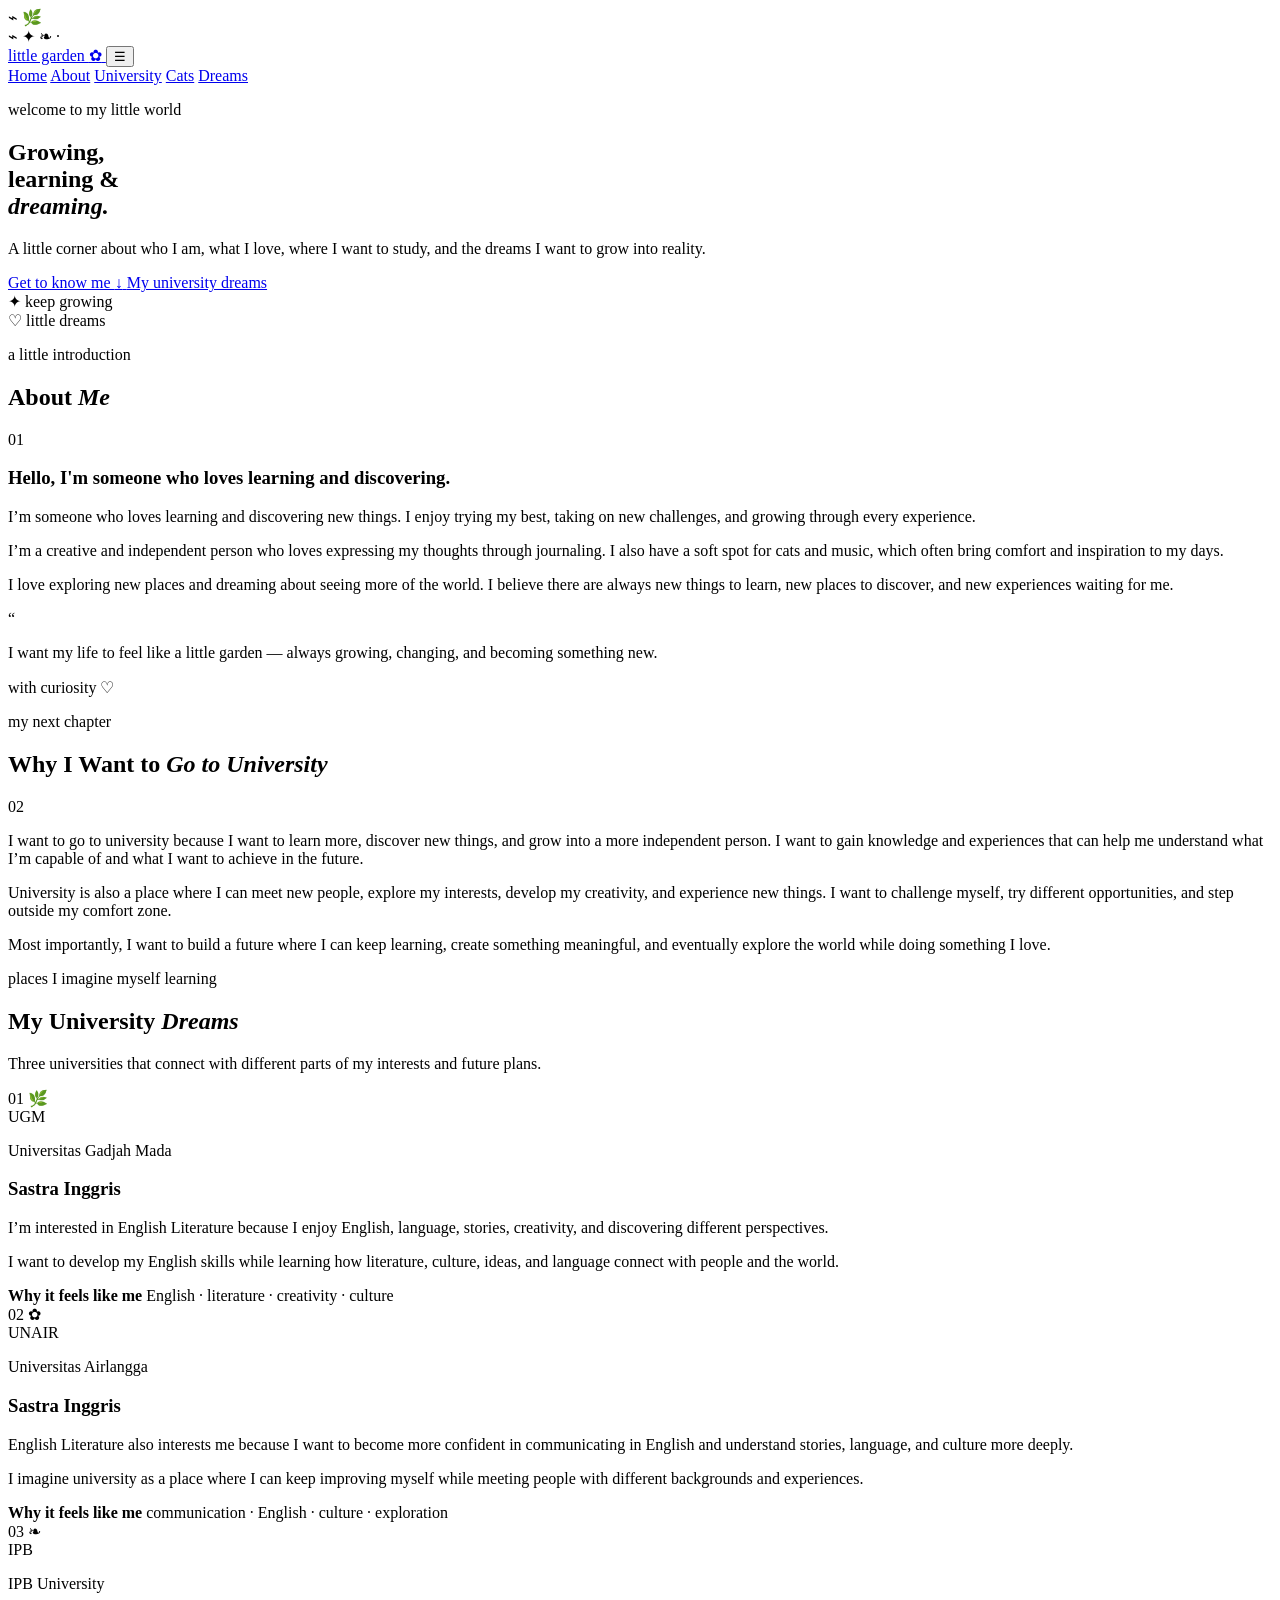
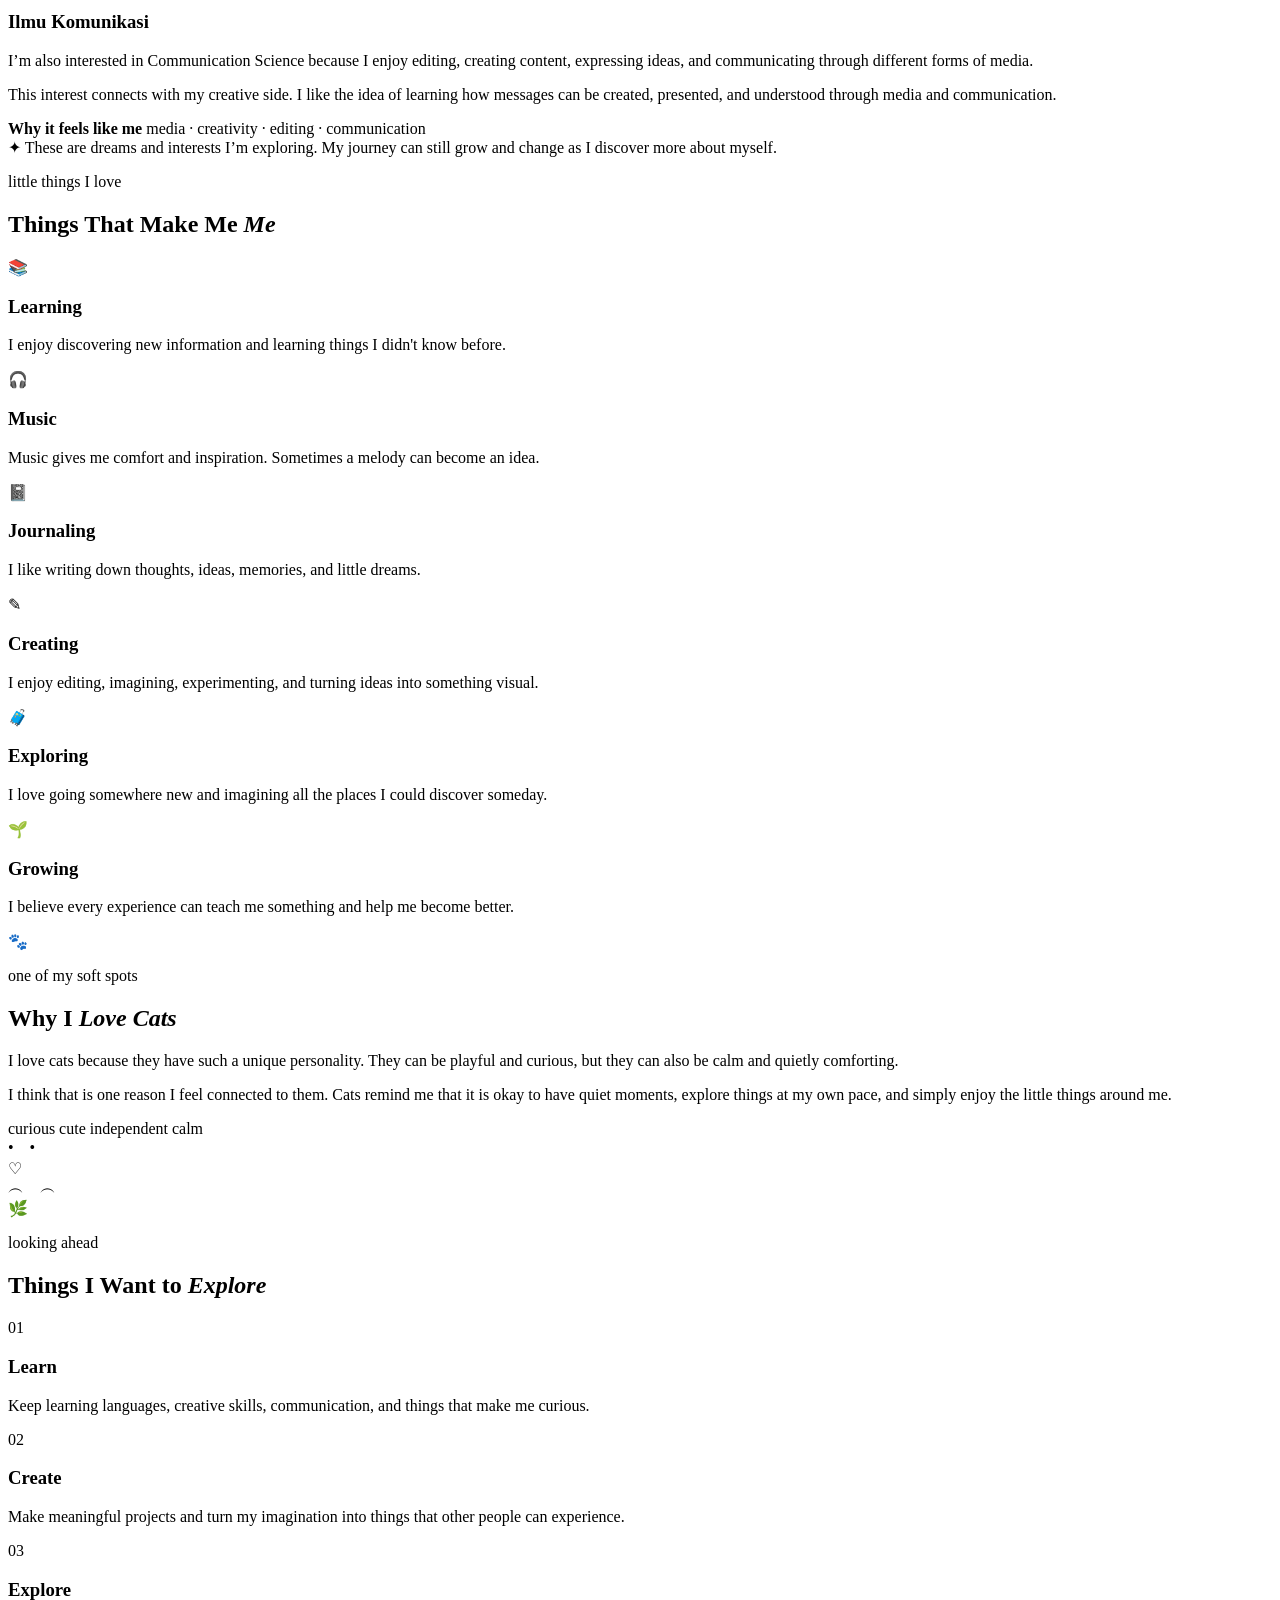
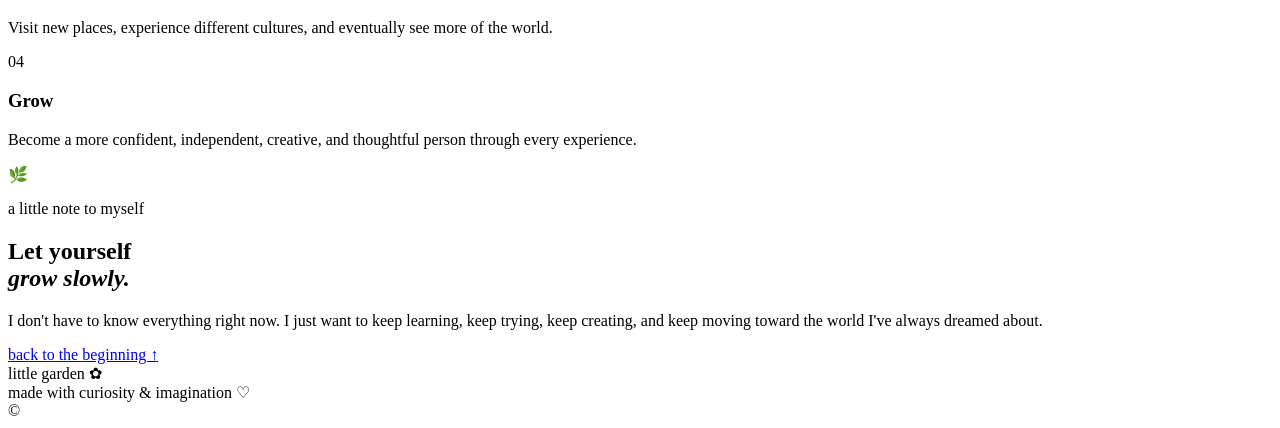
==== index.html @ 1af4e3e2 "Create index.html" ====
<!DOCTYPE html>
<html lang="en">
<head>
  <meta charset="UTF-8">
  <meta name="viewport" content="width=device-width, initial-scale=1.0">

  <title>About Me — A Little Garden of Dreams</title>

  <meta
    name="description"
    content="A little personal website about me, my dreams, university journey, interests, cats, and future."
  >

  <!-- Fonts -->
  <link rel="preconnect" href="https://fonts.googleapis.com">
  <link rel="preconnect" href="https://fonts.gstatic.com" crossorigin>

  <link
    href="https://fonts.googleapis.com/css2?family=DM+Sans:wght@400;500;600;700&family=Playfair+Display:ital,wght@0,500;0,600;0,700;1,500&display=swap"
    rel="stylesheet"
  >

  <link rel="stylesheet" href="style.css">
</head>

<body>

  <!-- =========================
       BOTANICAL CURSOR
  ========================== -->

  <div class="leaf-cursor">
    <span>⌁</span>
    <span>🌿</span>
  </div>


  <!-- Floating leaves -->
  <div class="floating-leaves">
    <span>⌁</span>
    <span>✦</span>
    <span>❧</span>
    <span>·</span>
  </div>


  <!-- =========================
       NAVBAR
  ========================== -->

  <header class="navbar">

    <a href="#home" class="logo">
      little garden <span>✿</span>
    </a>

    <button
      class="menu-button"
      aria-label="Open navigation"
      aria-expanded="false"
    >
      ☰
    </button>

    <nav class="nav-links">

      <a href="#home">Home</a>

      <a href="#about">About</a>

      <a href="#university">University</a>

      <a href="#cats">Cats</a>

      <a href="#dreams">Dreams</a>

    </nav>

  </header>



  <main>

    <!-- =========================
         HERO
    ========================== -->

    <section id="home" class="hero">

      <div class="hero-content reveal">

        <p class="small-label">
          welcome to my little world
        </p>

        <h1>
          Growing,
          <br>
          learning &
          <br>
          <i>dreaming.</i>
        </h1>

        <p class="hero-description">
          A little corner about who I am, what I love,
          where I want to study, and the dreams I want
          to grow into reality.
        </p>

        <div class="hero-buttons">

          <a href="#about" class="button dark">
            Get to know me
            <span>↓</span>
          </a>

          <a href="#university" class="button outline">
            My university dreams
          </a>

        </div>

      </div>



      <div class="hero-art reveal">

        <div class="circle circle-one"></div>
        <div class="circle circle-two"></div>

        <div class="plant-card">

          <div class="plant">
            <div class="stem"></div>

            <div class="leaf leaf-a"></div>
            <div class="leaf leaf-b"></div>
            <div class="leaf leaf-c"></div>
            <div class="leaf leaf-d"></div>
            <div class="leaf leaf-e"></div>
          </div>

          <div class="pot"></div>

        </div>


        <div class="tiny-card card-top">
          <span>✦</span>
          keep growing
        </div>

        <div class="tiny-card card-bottom">
          ♡ little dreams
        </div>

      </div>

    </section>



    <!-- =========================
         ABOUT ME
    ========================== -->

    <section id="about" class="section">

      <div class="section-heading reveal">

        <p class="small-label">
          a little introduction
        </p>

        <h2>
          About <i>Me</i>
        </h2>

      </div>


      <div class="about-layout">

        <div class="about-main reveal">

          <div class="number">
            01
          </div>

          <h3>
            Hello, I'm someone who loves
            <span>learning and discovering.</span>
          </h3>

          <p>
            I’m someone who loves learning and discovering new things.
            I enjoy trying my best, taking on new challenges, and growing
            through every experience.
          </p>

          <p>
            I’m a creative and independent person who loves expressing
            my thoughts through journaling. I also have a soft spot for
            cats and music, which often bring comfort and inspiration
            to my days.
          </p>

          <p>
            I love exploring new places and dreaming about seeing more
            of the world. I believe there are always new things to learn,
            new places to discover, and new experiences waiting for me.
          </p>

        </div>


        <aside class="about-note reveal">

          <span class="quote">
            “
          </span>

          <p>
            I want my life to feel like a little garden —
            always growing, changing, and becoming something new.
          </p>

          <div class="signature">
            with curiosity ♡
          </div>

        </aside>

      </div>

    </section>



    <!-- =========================
         WHY UNIVERSITY
    ========================== -->

    <section id="why-university" class="section why-section">

      <div class="section-heading reveal">

        <p class="small-label">
          my next chapter
        </p>

        <h2>
          Why I Want to <i>Go to University</i>
        </h2>

      </div>


      <div class="why-content reveal">

        <div class="why-number">
          02
        </div>

        <div>

          <p>
            I want to go to university because I want to learn more,
            discover new things, and grow into a more independent person.
            I want to gain knowledge and experiences that can help me
            understand what I’m capable of and what I want to achieve
            in the future.
          </p>

          <p>
            University is also a place where I can meet new people,
            explore my interests, develop my creativity, and experience
            new things. I want to challenge myself, try different
            opportunities, and step outside my comfort zone.
          </p>

          <p>
            Most importantly, I want to build a future where I can keep
            learning, create something meaningful, and eventually explore
            the world while doing something I love.
          </p>

        </div>

      </div>

    </section>



    <!-- =========================
         UNIVERSITY
    ========================== -->

    <section id="university" class="section university-section">

      <div class="section-heading reveal">

        <p class="small-label">
          places I imagine myself learning
        </p>

        <h2>
          My University <i>Dreams</i>
        </h2>

        <p class="section-subtitle">
          Three universities that connect with different parts
          of my interests and future plans.
        </p>

      </div>



      <div class="university-grid">


        <!-- UGM -->

        <article class="university-card reveal">

          <div class="uni-top">

            <span class="uni-number">
              01
            </span>

            <span class="leaf-symbol">
              🌿
            </span>

          </div>

          <div class="uni-name">
            UGM
          </div>

          <p class="uni-full">
            Universitas Gadjah Mada
          </p>

          <div class="line"></div>

          <h3>
            Sastra Inggris
          </h3>

          <p>
            I’m interested in English Literature because I enjoy
            English, language, stories, creativity, and discovering
            different perspectives.
          </p>

          <p>
            I want to develop my English skills while learning how
            literature, culture, ideas, and language connect with
            people and the world.
          </p>

          <div class="reason">
            <strong>Why it feels like me</strong>
            <span>
              English · literature · creativity · culture
            </span>
          </div>

        </article>



        <!-- UNAIR -->

        <article class="university-card featured reveal">

          <div class="uni-top">

            <span class="uni-number">
              02
            </span>

            <span class="leaf-symbol">
              ✿
            </span>

          </div>

          <div class="uni-name">
            UNAIR
          </div>

          <p class="uni-full">
            Universitas Airlangga
          </p>

          <div class="line"></div>

          <h3>
            Sastra Inggris
          </h3>

          <p>
            English Literature also interests me because I want to
            become more confident in communicating in English and
            understand stories, language, and culture more deeply.
          </p>

          <p>
            I imagine university as a place where I can keep improving
            myself while meeting people with different backgrounds
            and experiences.
          </p>

          <div class="reason">
            <strong>Why it feels like me</strong>
            <span>
              communication · English · culture · exploration
            </span>
          </div>

        </article>



        <!-- IPB -->

        <article class="university-card reveal">

          <div class="uni-top">

            <span class="uni-number">
              03
            </span>

            <span class="leaf-symbol">
              ❧
            </span>

          </div>

          <div class="uni-name">
            IPB
          </div>

          <p class="uni-full">
            IPB University
          </p>

          <div class="line"></div>

          <h3>
            Ilmu Komunikasi
          </h3>

          <p>
            I’m also interested in Communication Science because
            I enjoy editing, creating content, expressing ideas,
            and communicating through different forms of media.
          </p>

          <p>
            This interest connects with my creative side. I like the
            idea of learning how messages can be created, presented,
            and understood through media and communication.
          </p>

          <div class="reason">
            <strong>Why it feels like me</strong>
            <span>
              media · creativity · editing · communication
            </span>
          </div>

        </article>


      </div>


      <div class="uni-note reveal">

        <span>✦</span>

        These are dreams and interests I’m exploring.
        My journey can still grow and change as I discover more about myself.

      </div>

    </section>



    <!-- =========================
         MY INTERESTS
    ========================== -->

    <section class="section interests-section">

      <div class="section-heading reveal">

        <p class="small-label">
          little things I love
        </p>

        <h2>
          Things That Make Me <i>Me</i>
        </h2>

      </div>


      <div class="interest-grid">


        <div class="interest-box reveal">

          <div class="interest-icon">
            📚
          </div>

          <h3>
            Learning
          </h3>

          <p>
            I enjoy discovering new information
            and learning things I didn't know before.
          </p>

        </div>


        <div class="interest-box reveal">

          <div class="interest-icon">
            🎧
          </div>

          <h3>
            Music
          </h3>

          <p>
            Music gives me comfort and inspiration.
            Sometimes a melody can become an idea.
          </p>

        </div>


        <div class="interest-box reveal">

          <div class="interest-icon">
            📓
          </div>

          <h3>
            Journaling
          </h3>

          <p>
            I like writing down thoughts, ideas,
            memories, and little dreams.
          </p>

        </div>


        <div class="interest-box reveal">

          <div class="interest-icon">
            ✎
          </div>

          <h3>
            Creating
          </h3>

          <p>
            I enjoy editing, imagining, experimenting,
            and turning ideas into something visual.
          </p>

        </div>


        <div class="interest-box reveal">

          <div class="interest-icon">
            🧳
          </div>

          <h3>
            Exploring
          </h3>

          <p>
            I love going somewhere new and imagining
            all the places I could discover someday.
          </p>

        </div>


        <div class="interest-box reveal">

          <div class="interest-icon">
            🌱
          </div>

          <h3>
            Growing
          </h3>

          <p>
            I believe every experience can teach me
            something and help me become better.
          </p>

        </div>

      </div>

    </section>



    <!-- =========================
         CATS
    ========================== -->

    <section id="cats" class="section cats-section">

      <div class="cat-decoration">
        🐾
      </div>

      <div class="cat-content reveal">

        <p class="small-label">
          one of my soft spots
        </p>

        <h2>
          Why I <i>Love Cats</i>
        </h2>

        <p>
          I love cats because they have such a unique personality.
          They can be playful and curious, but they can also be calm
          and quietly comforting.
        </p>

        <p>
          I think that is one reason I feel connected to them.
          Cats remind me that it is okay to have quiet moments,
          explore things at my own pace, and simply enjoy the little
          things around me.
        </p>

        <div class="cat-tags">

          <span>curious</span>
          <span>cute</span>
          <span>independent</span>
          <span>calm</span>

        </div>

      </div>


      <div class="cat-visual reveal">

        <div class="cat-circle">

          <div class="cat-face">

            <div class="ear left"></div>
            <div class="ear right"></div>

            <div class="eyes">
              •　•
            </div>

            <div class="nose">
              ♡
            </div>

            <div class="whiskers">
              ︵　︵
            </div>

          </div>

        </div>

        <span class="cat-leaf">
          🌿
        </span>

      </div>

    </section>



    <!-- =========================
         DREAMS
    ========================== -->

    <section id="dreams" class="section dreams-section">

      <div class="section-heading reveal">

        <p class="small-label">
          looking ahead
        </p>

        <h2>
          Things I Want to <i>Explore</i>
        </h2>

      </div>


      <div class="dream-timeline">


        <div class="dream-row reveal">

          <span class="dream-number">
            01
          </span>

          <div>

            <h3>
              Learn
            </h3>

            <p>
              Keep learning languages, creative skills,
              communication, and things that make me curious.
            </p>

          </div>

        </div>


        <div class="dream-row reveal">

          <span class="dream-number">
            02
          </span>

          <div>

            <h3>
              Create
            </h3>

            <p>
              Make meaningful projects and turn my imagination
              into things that other people can experience.
            </p>

          </div>

        </div>


        <div class="dream-row reveal">

          <span class="dream-number">
            03
          </span>

          <div>

            <h3>
              Explore
            </h3>

            <p>
              Visit new places, experience different cultures,
              and eventually see more of the world.
            </p>

          </div>

        </div>


        <div class="dream-row reveal">

          <span class="dream-number">
            04
          </span>

          <div>

            <h3>
              Grow
            </h3>

            <p>
              Become a more confident, independent, creative,
              and thoughtful person through every experience.
            </p>

          </div>

        </div>


      </div>

    </section>



    <!-- =========================
         FINAL
    ========================== -->

    <section class="section final-section">

      <div class="final-card reveal">

        <div class="final-leaf">
          🌿
        </div>

        <p class="small-label">
          a little note to myself
        </p>

        <h2>
          Let yourself
          <br>
          <i>grow slowly.</i>
        </h2>

        <p>
          I don't have to know everything right now.
          I just want to keep learning, keep trying,
          keep creating, and keep moving toward the world
          I've always dreamed about.
        </p>

        <a href="#home" class="button dark">
          back to the beginning ↑
        </a>

      </div>

    </section>

  </main>



  <!-- =========================
       FOOTER
  ========================== -->

  <footer>

    <div>
      little garden <span>✿</span>
    </div>

    <div>
      made with curiosity & imagination ♡
    </div>

    <div>
      © <span id="year"></span>
    </div>

  </footer>


  <script src="script.js"></script>

</body>
</html>
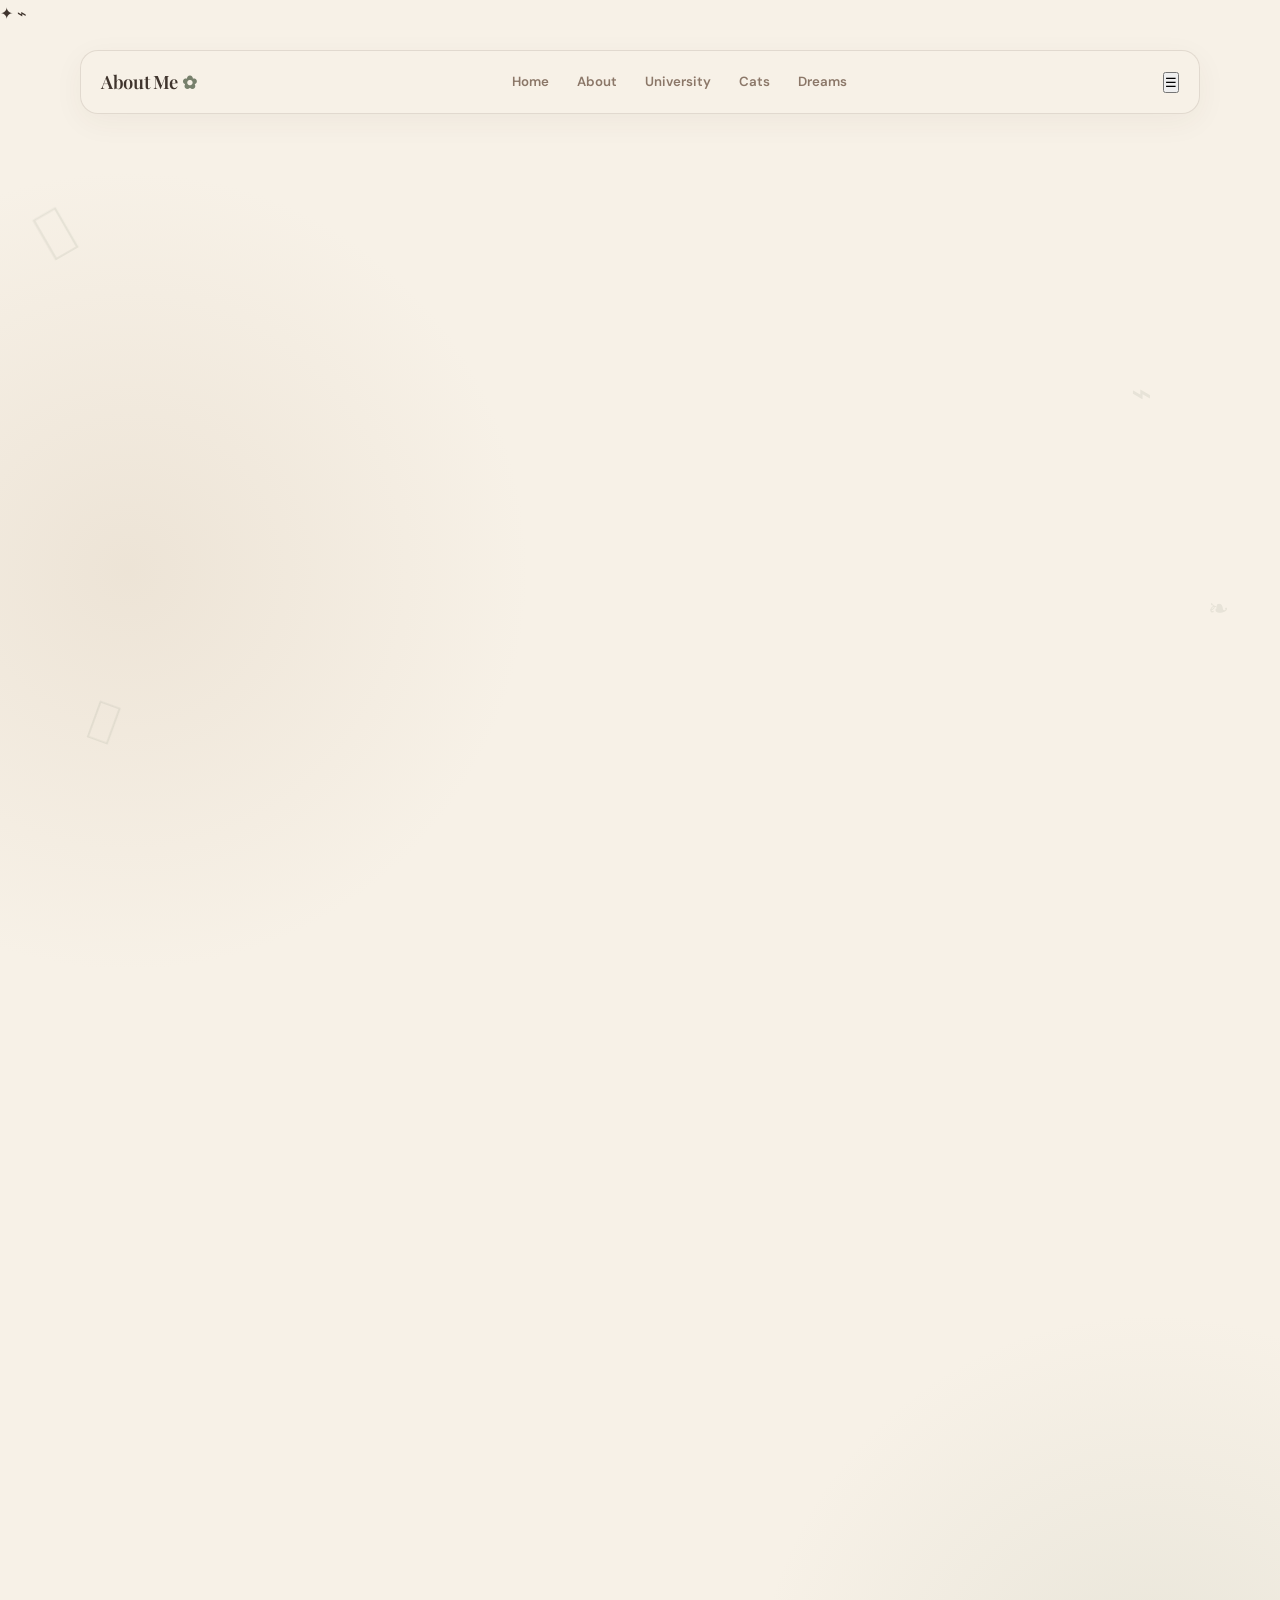
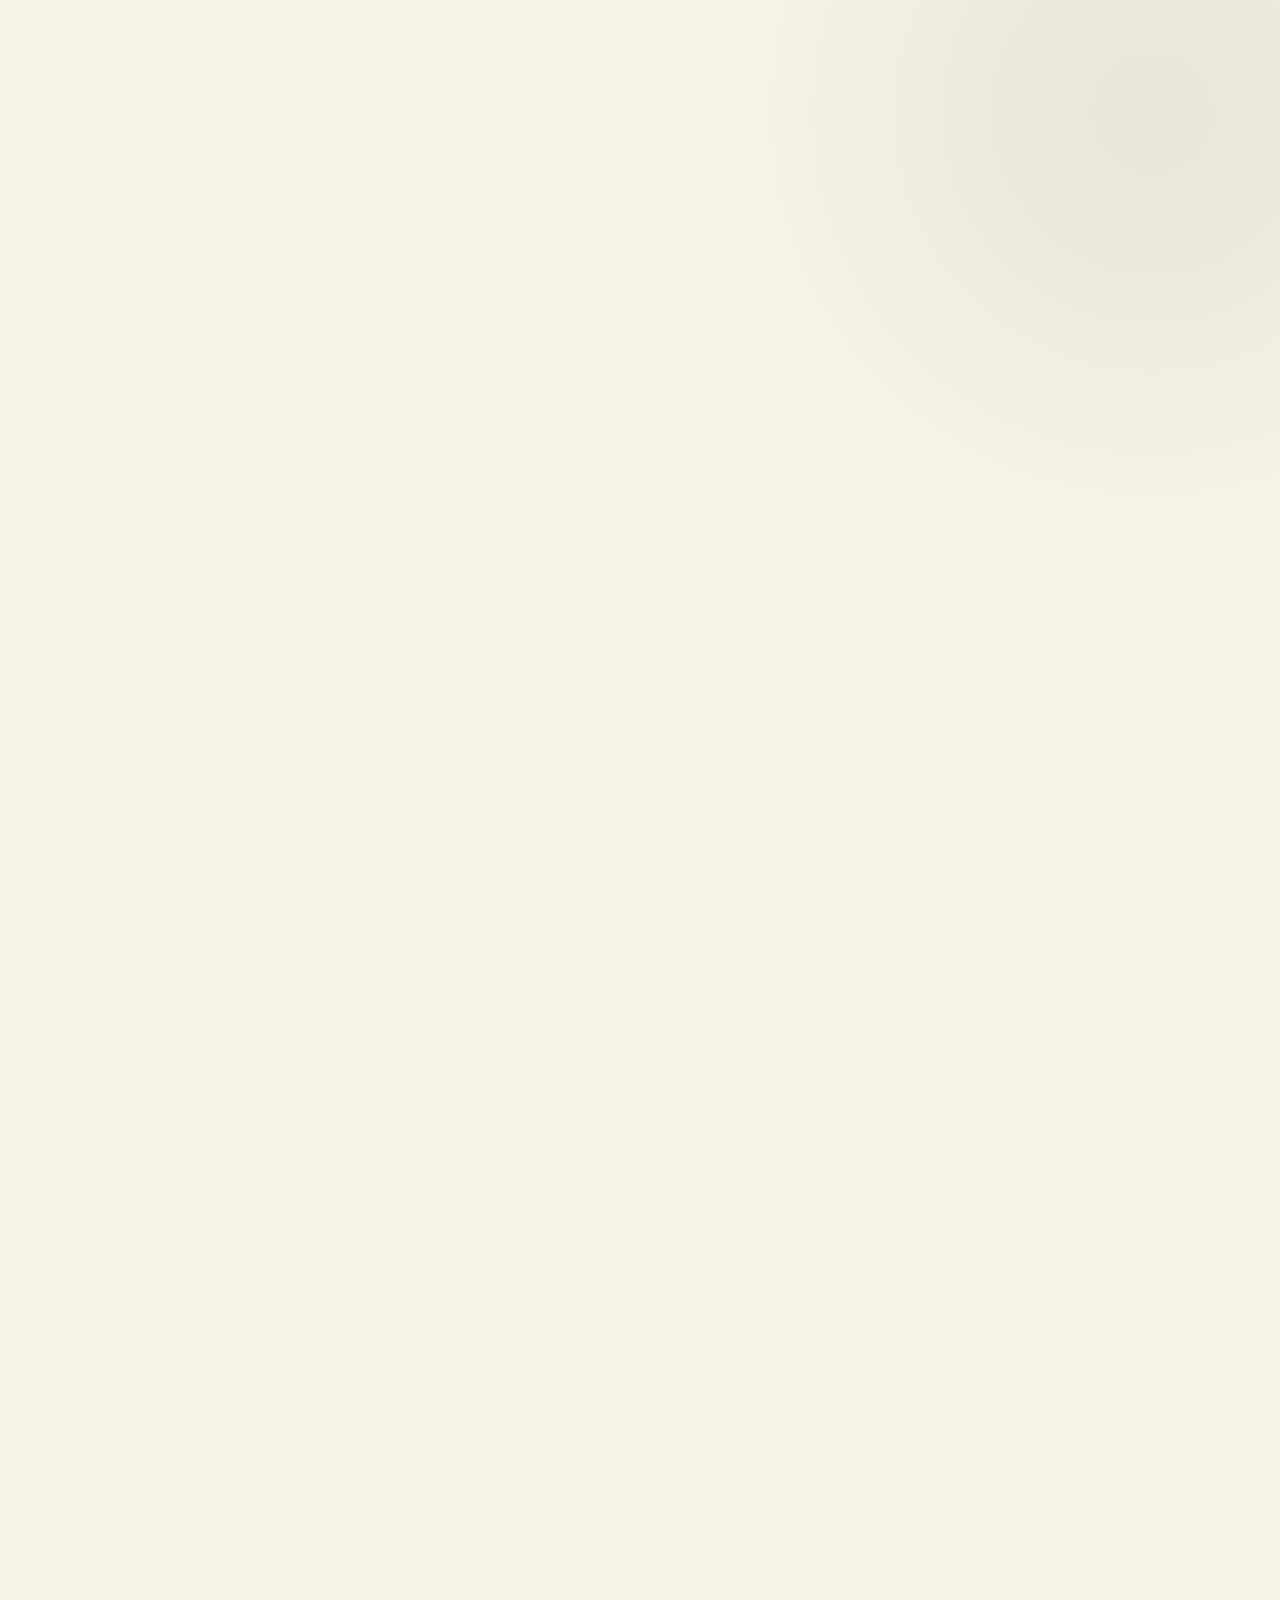
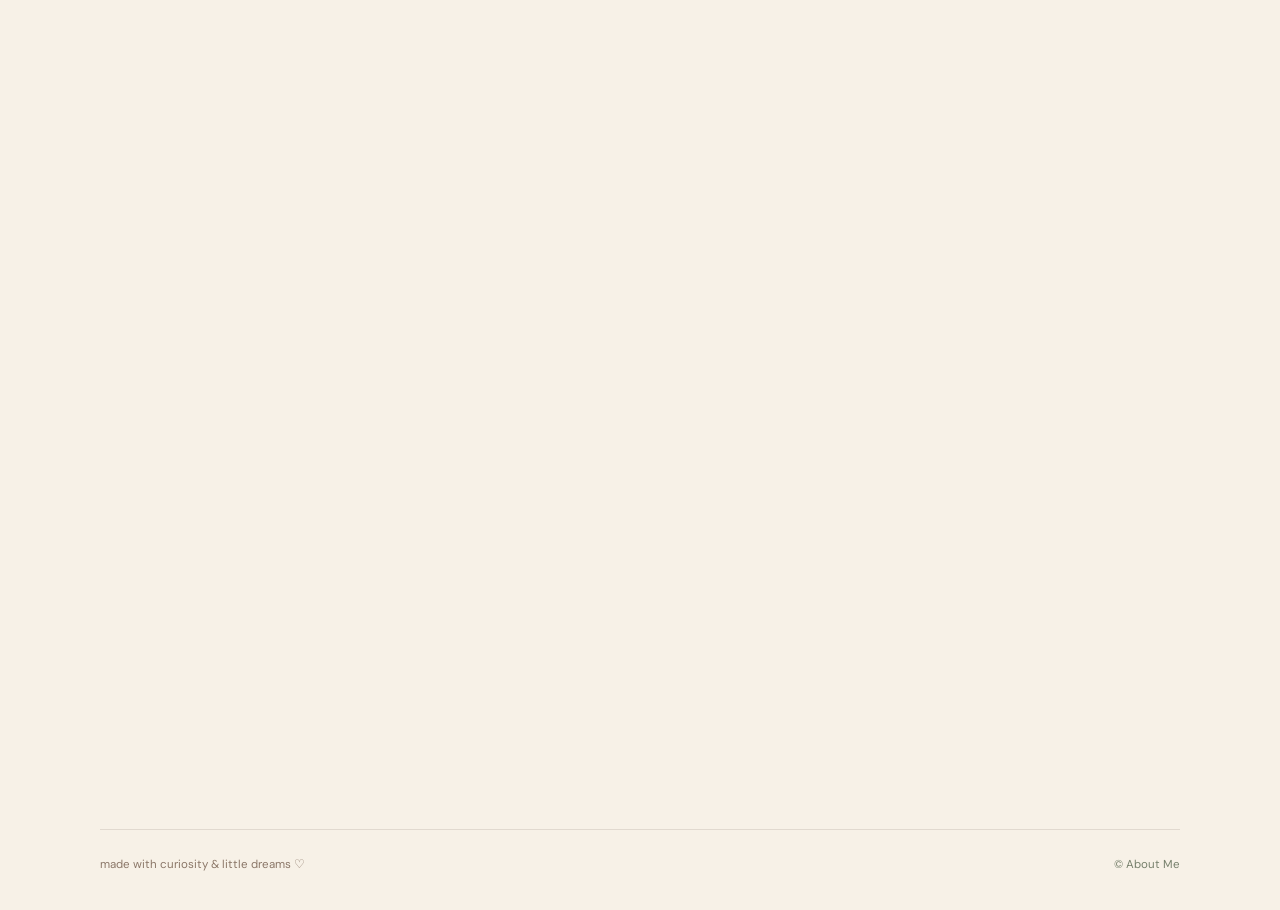
==== commit e8ed5163: "Update index.html" ====
--- a/index.html
+++ b/index.html
@@ -4,888 +4,511 @@
   <meta charset="UTF-8">
   <meta name="viewport" content="width=device-width, initial-scale=1.0">
 
-  <title>About Me — A Little Garden of Dreams</title>
-
-  <meta
-    name="description"
-    content="A little personal website about me, my dreams, university journey, interests, cats, and future."
-  >
-
-  <!-- Fonts -->
+  <title>About Me ✿</title>
+
   <link rel="preconnect" href="https://fonts.googleapis.com">
   <link rel="preconnect" href="https://fonts.gstatic.com" crossorigin>
-
-  <link
-    href="https://fonts.googleapis.com/css2?family=DM+Sans:wght@400;500;600;700&family=Playfair+Display:ital,wght@0,500;0,600;0,700;1,500&display=swap"
-    rel="stylesheet"
-  >
+  <link href="https://fonts.googleapis.com/css2?family=DM+Sans:wght@400;500;600&family=Playfair+Display:wght@500;600&display=swap" rel="stylesheet">
 
   <link rel="stylesheet" href="style.css">
 </head>
 
 <body>
 
-  <!-- =========================
-       BOTANICAL CURSOR
-  ========================== -->
-
-  <div class="leaf-cursor">
+  <!-- Sparkle Cursor -->
+  <div class="custom-cursor">
+    <span class="cursor-sparkle">✦</span>
+    <span class="cursor-leaf">⌁</span>
+  </div>
+
+  <!-- Floating Leaves -->
+  <div class="floating-leaves">
+    <span>𖥧</span>
+    <span>❧</span>
+    <span>𖡼</span>
     <span>⌁</span>
-    <span>🌿</span>
   </div>
 
-
-  <!-- Floating leaves -->
-  <div class="floating-leaves">
-    <span>⌁</span>
-    <span>✦</span>
-    <span>❧</span>
-    <span>·</span>
-  </div>
-
-
-  <!-- =========================
-       NAVBAR
-  ========================== -->
-
-  <header class="navbar">
-
-    <a href="#home" class="logo">
-      little garden <span>✿</span>
-    </a>
-
-    <button
-      class="menu-button"
-      aria-label="Open navigation"
-      aria-expanded="false"
-    >
-      ☰
-    </button>
-
-    <nav class="nav-links">
-
+  <!-- NAVBAR -->
+  <nav class="navbar">
+    <a href="#home" class="logo">About Me <span>✿</span></a>
+
+    <div class="nav-links">
       <a href="#home">Home</a>
-
       <a href="#about">About</a>
-
       <a href="#university">University</a>
-
       <a href="#cats">Cats</a>
-
       <a href="#dreams">Dreams</a>
-
-    </nav>
-
-  </header>
-
-
-
-  <main>
-
-    <!-- =========================
-         HERO
-    ========================== -->
-
-    <section id="home" class="hero">
-
-      <div class="hero-content reveal">
-
-        <p class="small-label">
-          welcome to my little world
+    </div>
+
+    <button class="menu-btn">☰</button>
+  </nav>
+
+
+  <!-- HERO -->
+  <section class="hero" id="home">
+
+    <div class="hero-content reveal">
+
+      <p class="small-title">welcome to my little world ✦</p>
+
+      <h1>
+        Growing,<br>
+        learning &<br>
+        <span>dreaming.</span>
+      </h1>
+
+      <p class="hero-description">
+        A little space about who I am, what I love,
+        what I dream about, and the journey I'm creating
+        for myself.
+      </p>
+
+      <div class="hero-buttons">
+        <a href="#about" class="btn primary">Get to know me ♡</a>
+        <a href="#dreams" class="btn secondary">My dreams →</a>
+      </div>
+
+    </div>
+
+
+    <!-- HERO PHOTO -->
+    <div class="hero-photo reveal">
+
+      <div class="photo-frame">
+
+        <img
+          src="https://images.unsplash.com/photo-1490750967868-88aa4486c946?auto=format&fit=crop&w=900&q=85"
+          alt="Flowers">
+
+        <div class="photo-note">
+          <span>little things</span>
+          <span>matter ✿</span>
+        </div>
+
+      </div>
+
+      <div class="tiny-flower">✿</div>
+      <div class="tiny-star">✦</div>
+
+    </div>
+
+  </section>
+
+
+  <!-- ABOUT -->
+  <section class="section about" id="about">
+
+    <div class="section-heading reveal">
+      <p class="eyebrow">01 · ABOUT ME</p>
+      <h2>A little bit<br><span>about me.</span></h2>
+    </div>
+
+
+    <div class="about-grid">
+
+      <div class="about-photo reveal">
+
+        <img
+          src="https://images.unsplash.com/photo-1529139574466-a303027c1d8b?auto=format&fit=crop&w=800&q=85"
+          alt="Creative lifestyle">
+
+        <div class="photo-label">
+          <span>currently</span>
+          <strong>figuring things out ✦</strong>
+        </div>
+
+      </div>
+
+
+      <div class="about-text reveal">
+
+        <p>
+          I'm someone who loves learning and discovering new things.
+          I enjoy trying my best, taking on new challenges, and growing
+          through every experience.
         </p>
 
-        <h1>
-          Growing,
-          <br>
-          learning &
-          <br>
-          <i>dreaming.</i>
-        </h1>
-
-        <p class="hero-description">
-          A little corner about who I am, what I love,
-          where I want to study, and the dreams I want
-          to grow into reality.
+        <p>
+          I'm a creative and independent person who loves expressing
+          my thoughts through journaling. I also have a soft spot for
+          cats and music, which often bring comfort and inspiration
+          to my days.
         </p>
 
-        <div class="hero-buttons">
-
-          <a href="#about" class="button dark">
-            Get to know me
-            <span>↓</span>
-          </a>
-
-          <a href="#university" class="button outline">
-            My university dreams
-          </a>
-
-        </div>
-
-      </div>
-
-
-
-      <div class="hero-art reveal">
-
-        <div class="circle circle-one"></div>
-        <div class="circle circle-two"></div>
-
-        <div class="plant-card">
-
-          <div class="plant">
-            <div class="stem"></div>
-
-            <div class="leaf leaf-a"></div>
-            <div class="leaf leaf-b"></div>
-            <div class="leaf leaf-c"></div>
-            <div class="leaf leaf-d"></div>
-            <div class="leaf leaf-e"></div>
-          </div>
-
-          <div class="pot"></div>
-
-        </div>
-
-
-        <div class="tiny-card card-top">
-          <span>✦</span>
-          keep growing
-        </div>
-
-        <div class="tiny-card card-bottom">
-          ♡ little dreams
-        </div>
-
-      </div>
-
-    </section>
-
-
-
-    <!-- =========================
-         ABOUT ME
-    ========================== -->
-
-    <section id="about" class="section">
-
-      <div class="section-heading reveal">
-
-        <p class="small-label">
-          a little introduction
+        <p>
+          I love exploring new places and dreaming about seeing more
+          of the world. I believe there are always new things to learn,
+          new places to discover, and new experiences waiting for me.
         </p>
 
-        <h2>
-          About <i>Me</i>
-        </h2>
-
-      </div>
-
-
-      <div class="about-layout">
-
-        <div class="about-main reveal">
-
-          <div class="number">
-            01
-          </div>
-
-          <h3>
-            Hello, I'm someone who loves
-            <span>learning and discovering.</span>
-          </h3>
-
+        <div class="signature">
+          <span>with curiosity,</span>
+          <strong>me ♡</strong>
+        </div>
+
+      </div>
+
+    </div>
+
+  </section>
+
+
+  <!-- WHY UNIVERSITY -->
+  <section class="section university-intro">
+
+    <div class="section-heading center reveal">
+      <p class="eyebrow">02 · MY JOURNEY</p>
+      <h2>Why I want<br><span>to go to university.</span></h2>
+    </div>
+
+
+    <div class="quote-box reveal">
+
+      <span class="quote-mark">“</span>
+
+      <p>
+        I want to go to university because I want to learn more,
+        discover new things, and grow into a more independent person.
+      </p>
+
+      <span class="quote-mark bottom">”</span>
+
+    </div>
+
+
+    <div class="university-text reveal">
+
+      <p>
+        I want to gain knowledge and experiences that can help me
+        understand what I'm capable of and what I want to achieve
+        in the future.
+      </p>
+
+      <p>
+        University is also a place where I can meet new people,
+        explore my interests, develop my creativity, and experience
+        new things.
+      </p>
+
+      <p>
+        I want to challenge myself, try different opportunities,
+        and step outside my comfort zone.
+      </p>
+
+      <p>
+        Most importantly, I want to build a future where I can keep
+        learning, create something meaningful, and eventually explore
+        the world while doing something I love.
+      </p>
+
+    </div>
+
+  </section>
+
+
+  <!-- UNIVERSITY -->
+  <section class="section university" id="university">
+
+    <div class="section-heading reveal">
+      <p class="eyebrow">03 · UNIVERSITY DREAMS</p>
+      <h2>Places I might<br><span>grow into.</span></h2>
+    </div>
+
+
+    <div class="university-grid">
+
+      <article class="uni-card reveal">
+
+        <div class="uni-number">01</div>
+
+        <div class="uni-icon">🌿</div>
+
+        <h3>UGM</h3>
+        <p class="major">Sastra Inggris</p>
+
+        <p>
+          I like this path because I enjoy English, creativity,
+          writing, discovering new ideas, and exploring different
+          perspectives.
+        </p>
+
+        <span class="uni-tag">language · creativity</span>
+
+      </article>
+
+
+      <article class="uni-card reveal">
+
+        <div class="uni-number">02</div>
+
+        <div class="uni-icon">☁️</div>
+
+        <h3>UNAIR</h3>
+        <p class="major">Sastra Inggris</p>
+
+        <p>
+          English can give me opportunities to communicate,
+          create, learn about culture, and connect with people
+          from different backgrounds.
+        </p>
+
+        <span class="uni-tag">english · culture</span>
+
+      </article>
+
+
+      <article class="uni-card reveal">
+
+        <div class="uni-number">03</div>
+
+        <div class="uni-icon">✦</div>
+
+        <h3>IPB University</h3>
+        <p class="major">Ilmu Komunikasi</p>
+
+        <p>
+          Communication connects with my interest in editing,
+          content, creativity, storytelling, and expressing ideas
+          through different media.
+        </p>
+
+        <span class="uni-tag">media · communication</span>
+
+      </article>
+
+    </div>
+
+  </section>
+
+
+  <!-- INTERESTS -->
+  <section class="section interests">
+
+    <div class="section-heading center reveal">
+
+      <p class="eyebrow">04 · THINGS I LOVE</p>
+
+      <h2>
+        Little things<br>
+        that make me <span>me.</span>
+      </h2>
+
+    </div>
+
+
+    <div class="interest-grid">
+
+      <div class="interest-card reveal">
+        <span>📖</span>
+        <h3>Learning</h3>
+        <p>Learning something new always makes life more interesting.</p>
+      </div>
+
+      <div class="interest-card reveal">
+        <span>🎧</span>
+        <h3>Music</h3>
+        <p>Music gives me ideas, emotions, and little moments of inspiration.</p>
+      </div>
+
+      <div class="interest-card reveal">
+        <span>✎</span>
+        <h3>Journaling</h3>
+        <p>I love putting thoughts, ideas, and dreams into my notebook.</p>
+      </div>
+
+      <div class="interest-card reveal">
+        <span>✦</span>
+        <h3>Creating</h3>
+        <p>Editing, designing, writing, and turning ideas into something real.</p>
+      </div>
+
+      <div class="interest-card reveal">
+        <span>🗺</span>
+        <h3>Exploring</h3>
+        <p>I want to discover new places, cultures, and experiences.</p>
+      </div>
+
+      <div class="interest-card reveal">
+        <span>🌱</span>
+        <h3>Growing</h3>
+        <p>Trying, failing, learning, and trying again.</p>
+      </div>
+
+    </div>
+
+  </section>
+
+
+  <!-- CATS -->
+  <section class="section cats" id="cats">
+
+    <div class="cats-content reveal">
+
+      <p class="eyebrow">05 · A SOFT SPOT</p>
+
+      <h2>
+        And yes...<br>
+        I really love <span>cats.</span> 🐈
+      </h2>
+
+      <p>
+        Cats remind me to enjoy the little things.
+        They're playful, curious, calm, and somehow
+        always manage to make ordinary moments feel special.
+      </p>
+
+      <div class="cat-facts">
+
+        <div>
+          <strong>♡</strong>
+          <span>cute moments</span>
+        </div>
+
+        <div>
+          <strong>✦</strong>
+          <span>soft energy</span>
+        </div>
+
+        <div>
+          <strong>☁</strong>
+          <span>little comfort</span>
+        </div>
+
+      </div>
+
+    </div>
+
+
+    <div class="cat-photo reveal">
+
+      <img
+        src="https://images.unsplash.com/photo-1518791841217-8f162f1e1131?auto=format&fit=crop&w=900&q=85"
+        alt="Cute cat">
+
+      <div class="cat-sticker">meow ♡</div>
+
+    </div>
+
+  </section>
+
+
+  <!-- DREAMS -->
+  <section class="section dreams" id="dreams">
+
+    <div class="section-heading center reveal">
+
+      <p class="eyebrow">06 · MY DREAMS</p>
+
+      <h2>
+        Things I want<br>
+        to <span>experience.</span>
+      </h2>
+
+    </div>
+
+
+    <div class="dream-timeline">
+
+      <div class="dream-item reveal">
+
+        <span class="dream-icon">📚</span>
+
+        <div>
+          <small>01</small>
+          <h3>Learn</h3>
           <p>
-            I’m someone who loves learning and discovering new things.
-            I enjoy trying my best, taking on new challenges, and growing
-            through every experience.
+            Keep learning languages, skills, ideas,
+            and things I've never tried before.
           </p>
-
+        </div>
+
+      </div>
+
+
+      <div class="dream-item reveal">
+
+        <span class="dream-icon">🎨</span>
+
+        <div>
+          <small>02</small>
+          <h3>Create</h3>
           <p>
-            I’m a creative and independent person who loves expressing
-            my thoughts through journaling. I also have a soft spot for
-            cats and music, which often bring comfort and inspiration
-            to my days.
+            Make things that represent my ideas,
+            imagination, and creativity.
           </p>
-
+        </div>
+
+      </div>
+
+
+      <div class="dream-item reveal">
+
+        <span class="dream-icon">✈</span>
+
+        <div>
+          <small>03</small>
+          <h3>Explore</h3>
           <p>
-            I love exploring new places and dreaming about seeing more
-            of the world. I believe there are always new things to learn,
-            new places to discover, and new experiences waiting for me.
+            Visit new places and eventually see more
+            of the world.
           </p>
-
-        </div>
-
-
-        <aside class="about-note reveal">
-
-          <span class="quote">
-            “
-          </span>
-
+        </div>
+
+      </div>
+
+
+      <div class="dream-item reveal">
+
+        <span class="dream-icon">🌱</span>
+
+        <div>
+          <small>04</small>
+          <h3>Grow</h3>
           <p>
-            I want my life to feel like a little garden —
-            always growing, changing, and becoming something new.
+            Become someone I'm proud of while enjoying
+            the journey along the way.
           </p>
-
-          <div class="signature">
-            with curiosity ♡
-          </div>
-
-        </aside>
-
-      </div>
-
-    </section>
-
-
-
-    <!-- =========================
-         WHY UNIVERSITY
-    ========================== -->
-
-    <section id="why-university" class="section why-section">
-
-      <div class="section-heading reveal">
-
-        <p class="small-label">
-          my next chapter
-        </p>
-
-        <h2>
-          Why I Want to <i>Go to University</i>
-        </h2>
-
-      </div>
-
-
-      <div class="why-content reveal">
-
-        <div class="why-number">
-          02
-        </div>
-
-        <div>
-
-          <p>
-            I want to go to university because I want to learn more,
-            discover new things, and grow into a more independent person.
-            I want to gain knowledge and experiences that can help me
-            understand what I’m capable of and what I want to achieve
-            in the future.
-          </p>
-
-          <p>
-            University is also a place where I can meet new people,
-            explore my interests, develop my creativity, and experience
-            new things. I want to challenge myself, try different
-            opportunities, and step outside my comfort zone.
-          </p>
-
-          <p>
-            Most importantly, I want to build a future where I can keep
-            learning, create something meaningful, and eventually explore
-            the world while doing something I love.
-          </p>
-
-        </div>
-
-      </div>
-
-    </section>
-
-
-
-    <!-- =========================
-         UNIVERSITY
-    ========================== -->
-
-    <section id="university" class="section university-section">
-
-      <div class="section-heading reveal">
-
-        <p class="small-label">
-          places I imagine myself learning
-        </p>
-
-        <h2>
-          My University <i>Dreams</i>
-        </h2>
-
-        <p class="section-subtitle">
-          Three universities that connect with different parts
-          of my interests and future plans.
-        </p>
-
-      </div>
-
-
-
-      <div class="university-grid">
-
-
-        <!-- UGM -->
-
-        <article class="university-card reveal">
-
-          <div class="uni-top">
-
-            <span class="uni-number">
-              01
-            </span>
-
-            <span class="leaf-symbol">
-              🌿
-            </span>
-
-          </div>
-
-          <div class="uni-name">
-            UGM
-          </div>
-
-          <p class="uni-full">
-            Universitas Gadjah Mada
-          </p>
-
-          <div class="line"></div>
-
-          <h3>
-            Sastra Inggris
-          </h3>
-
-          <p>
-            I’m interested in English Literature because I enjoy
-            English, language, stories, creativity, and discovering
-            different perspectives.
-          </p>
-
-          <p>
-            I want to develop my English skills while learning how
-            literature, culture, ideas, and language connect with
-            people and the world.
-          </p>
-
-          <div class="reason">
-            <strong>Why it feels like me</strong>
-            <span>
-              English · literature · creativity · culture
-            </span>
-          </div>
-
-        </article>
-
-
-
-        <!-- UNAIR -->
-
-        <article class="university-card featured reveal">
-
-          <div class="uni-top">
-
-            <span class="uni-number">
-              02
-            </span>
-
-            <span class="leaf-symbol">
-              ✿
-            </span>
-
-          </div>
-
-          <div class="uni-name">
-            UNAIR
-          </div>
-
-          <p class="uni-full">
-            Universitas Airlangga
-          </p>
-
-          <div class="line"></div>
-
-          <h3>
-            Sastra Inggris
-          </h3>
-
-          <p>
-            English Literature also interests me because I want to
-            become more confident in communicating in English and
-            understand stories, language, and culture more deeply.
-          </p>
-
-          <p>
-            I imagine university as a place where I can keep improving
-            myself while meeting people with different backgrounds
-            and experiences.
-          </p>
-
-          <div class="reason">
-            <strong>Why it feels like me</strong>
-            <span>
-              communication · English · culture · exploration
-            </span>
-          </div>
-
-        </article>
-
-
-
-        <!-- IPB -->
-
-        <article class="university-card reveal">
-
-          <div class="uni-top">
-
-            <span class="uni-number">
-              03
-            </span>
-
-            <span class="leaf-symbol">
-              ❧
-            </span>
-
-          </div>
-
-          <div class="uni-name">
-            IPB
-          </div>
-
-          <p class="uni-full">
-            IPB University
-          </p>
-
-          <div class="line"></div>
-
-          <h3>
-            Ilmu Komunikasi
-          </h3>
-
-          <p>
-            I’m also interested in Communication Science because
-            I enjoy editing, creating content, expressing ideas,
-            and communicating through different forms of media.
-          </p>
-
-          <p>
-            This interest connects with my creative side. I like the
-            idea of learning how messages can be created, presented,
-            and understood through media and communication.
-          </p>
-
-          <div class="reason">
-            <strong>Why it feels like me</strong>
-            <span>
-              media · creativity · editing · communication
-            </span>
-          </div>
-
-        </article>
-
-
-      </div>
-
-
-      <div class="uni-note reveal">
-
-        <span>✦</span>
-
-        These are dreams and interests I’m exploring.
-        My journey can still grow and change as I discover more about myself.
-
-      </div>
-
-    </section>
-
-
-
-    <!-- =========================
-         MY INTERESTS
-    ========================== -->
-
-    <section class="section interests-section">
-
-      <div class="section-heading reveal">
-
-        <p class="small-label">
-          little things I love
-        </p>
-
-        <h2>
-          Things That Make Me <i>Me</i>
-        </h2>
-
-      </div>
-
-
-      <div class="interest-grid">
-
-
-        <div class="interest-box reveal">
-
-          <div class="interest-icon">
-            📚
-          </div>
-
-          <h3>
-            Learning
-          </h3>
-
-          <p>
-            I enjoy discovering new information
-            and learning things I didn't know before.
-          </p>
-
-        </div>
-
-
-        <div class="interest-box reveal">
-
-          <div class="interest-icon">
-            🎧
-          </div>
-
-          <h3>
-            Music
-          </h3>
-
-          <p>
-            Music gives me comfort and inspiration.
-            Sometimes a melody can become an idea.
-          </p>
-
-        </div>
-
-
-        <div class="interest-box reveal">
-
-          <div class="interest-icon">
-            📓
-          </div>
-
-          <h3>
-            Journaling
-          </h3>
-
-          <p>
-            I like writing down thoughts, ideas,
-            memories, and little dreams.
-          </p>
-
-        </div>
-
-
-        <div class="interest-box reveal">
-
-          <div class="interest-icon">
-            ✎
-          </div>
-
-          <h3>
-            Creating
-          </h3>
-
-          <p>
-            I enjoy editing, imagining, experimenting,
-            and turning ideas into something visual.
-          </p>
-
-        </div>
-
-
-        <div class="interest-box reveal">
-
-          <div class="interest-icon">
-            🧳
-          </div>
-
-          <h3>
-            Exploring
-          </h3>
-
-          <p>
-            I love going somewhere new and imagining
-            all the places I could discover someday.
-          </p>
-
-        </div>
-
-
-        <div class="interest-box reveal">
-
-          <div class="interest-icon">
-            🌱
-          </div>
-
-          <h3>
-            Growing
-          </h3>
-
-          <p>
-            I believe every experience can teach me
-            something and help me become better.
-          </p>
-
-        </div>
-
-      </div>
-
-    </section>
-
-
-
-    <!-- =========================
-         CATS
-    ========================== -->
-
-    <section id="cats" class="section cats-section">
-
-      <div class="cat-decoration">
-        🐾
-      </div>
-
-      <div class="cat-content reveal">
-
-        <p class="small-label">
-          one of my soft spots
-        </p>
-
-        <h2>
-          Why I <i>Love Cats</i>
-        </h2>
-
-        <p>
-          I love cats because they have such a unique personality.
-          They can be playful and curious, but they can also be calm
-          and quietly comforting.
-        </p>
-
-        <p>
-          I think that is one reason I feel connected to them.
-          Cats remind me that it is okay to have quiet moments,
-          explore things at my own pace, and simply enjoy the little
-          things around me.
-        </p>
-
-        <div class="cat-tags">
-
-          <span>curious</span>
-          <span>cute</span>
-          <span>independent</span>
-          <span>calm</span>
-
-        </div>
-
-      </div>
-
-
-      <div class="cat-visual reveal">
-
-        <div class="cat-circle">
-
-          <div class="cat-face">
-
-            <div class="ear left"></div>
-            <div class="ear right"></div>
-
-            <div class="eyes">
-              •　•
-            </div>
-
-            <div class="nose">
-              ♡
-            </div>
-
-            <div class="whiskers">
-              ︵　︵
-            </div>
-
-          </div>
-
-        </div>
-
-        <span class="cat-leaf">
-          🌿
-        </span>
-
-      </div>
-
-    </section>
-
-
-
-    <!-- =========================
-         DREAMS
-    ========================== -->
-
-    <section id="dreams" class="section dreams-section">
-
-      <div class="section-heading reveal">
-
-        <p class="small-label">
-          looking ahead
-        </p>
-
-        <h2>
-          Things I Want to <i>Explore</i>
-        </h2>
-
-      </div>
-
-
-      <div class="dream-timeline">
-
-
-        <div class="dream-row reveal">
-
-          <span class="dream-number">
-            01
-          </span>
-
-          <div>
-
-            <h3>
-              Learn
-            </h3>
-
-            <p>
-              Keep learning languages, creative skills,
-              communication, and things that make me curious.
-            </p>
-
-          </div>
-
-        </div>
-
-
-        <div class="dream-row reveal">
-
-          <span class="dream-number">
-            02
-          </span>
-
-          <div>
-
-            <h3>
-              Create
-            </h3>
-
-            <p>
-              Make meaningful projects and turn my imagination
-              into things that other people can experience.
-            </p>
-
-          </div>
-
-        </div>
-
-
-        <div class="dream-row reveal">
-
-          <span class="dream-number">
-            03
-          </span>
-
-          <div>
-
-            <h3>
-              Explore
-            </h3>
-
-            <p>
-              Visit new places, experience different cultures,
-              and eventually see more of the world.
-            </p>
-
-          </div>
-
-        </div>
-
-
-        <div class="dream-row reveal">
-
-          <span class="dream-number">
-            04
-          </span>
-
-          <div>
-
-            <h3>
-              Grow
-            </h3>
-
-            <p>
-              Become a more confident, independent, creative,
-              and thoughtful person through every experience.
-            </p>
-
-          </div>
-
-        </div>
-
-
-      </div>
-
-    </section>
-
-
-
-    <!-- =========================
-         FINAL
-    ========================== -->
-
-    <section class="section final-section">
-
-      <div class="final-card reveal">
-
-        <div class="final-leaf">
-          🌿
-        </div>
-
-        <p class="small-label">
-          a little note to myself
-        </p>
-
-        <h2>
-          Let yourself
-          <br>
-          <i>grow slowly.</i>
-        </h2>
-
-        <p>
-          I don't have to know everything right now.
-          I just want to keep learning, keep trying,
-          keep creating, and keep moving toward the world
-          I've always dreamed about.
-        </p>
-
-        <a href="#home" class="button dark">
-          back to the beginning ↑
-        </a>
-
-      </div>
-
-    </section>
-
-  </main>
-
-
-
-  <!-- =========================
-       FOOTER
-  ========================== -->
+        </div>
+
+      </div>
+
+    </div>
+
+  </section>
+
+
+  <!-- FINAL -->
+  <section class="final-section">
+
+    <div class="final-content reveal">
+
+      <span class="final-flower">✿</span>
+
+      <p>
+        There's still so much<br>
+        I want to discover.
+      </p>
+
+      <h2>
+        This is only<br>
+        the beginning.
+      </h2>
+
+      <span class="final-sparkle">✦ ✧ ✦</span>
+
+    </div>
+
+  </section>
+
 
   <footer>
 
-    <div>
-      little garden <span>✿</span>
-    </div>
-
-    <div>
-      made with curiosity & imagination ♡
-    </div>
-
-    <div>
-      © <span id="year"></span>
-    </div>
+    <p>
+      made with curiosity & little dreams ♡
+    </p>
+
+    <span>© <span id="year"></span> About Me</span>
 
   </footer>
 
--- a/style.css
+++ b/style.css
@@ -0,0 +1,2095 @@
+/* ========================================
+   ROOT
+======================================== */
+
+:root {
+
+  --cream: #f7f1e7;
+  --cream-light: #fbf7f0;
+
+  --brown-dark: #3f342d;
+  --brown: #675548;
+  --brown-light: #8b7768;
+
+  --sage: #77806c;
+  --sage-light: #aeb5a0;
+
+  --beige: #ded0bd;
+  --white: #fffdf9;
+
+  --border: rgba(103, 85, 72, 0.15);
+
+  --shadow:
+    0 25px 70px rgba(70, 52, 42, 0.09);
+}
+
+
+/* ========================================
+   RESET
+======================================== */
+
+* {
+  margin: 0;
+  padding: 0;
+  box-sizing: border-box;
+}
+
+html {
+  scroll-behavior: smooth;
+}
+
+body {
+
+  font-family:
+    "DM Sans",
+    sans-serif;
+
+  color: var(--brown-dark);
+
+  background:
+    radial-gradient(
+      circle at 10% 10%,
+      rgba(222, 208, 189, 0.4),
+      transparent 25rem
+    ),
+
+    radial-gradient(
+      circle at 90% 30%,
+      rgba(174, 181, 160, 0.2),
+      transparent 25rem
+    ),
+
+    var(--cream);
+
+  line-height: 1.75;
+
+  overflow-x: hidden;
+
+  cursor: none;
+}
+
+a {
+  color: inherit;
+  text-decoration: none;
+}
+
+button {
+  font-family: inherit;
+}
+
+
+/* ========================================
+   CURSOR
+======================================== */
+
+.leaf-cursor {
+
+  position: fixed;
+
+  width: 32px;
+  height: 32px;
+
+  pointer-events: none;
+
+  z-index: 9999;
+
+  transform:
+    translate(-5px, -5px)
+    rotate(-18deg);
+
+  transition:
+    transform 0.1s ease;
+}
+
+.leaf-cursor span:first-child {
+
+  position: absolute;
+
+  font-size: 27px;
+
+  color: var(--sage);
+
+  transform:
+    rotate(45deg);
+
+}
+
+.leaf-cursor span:last-child {
+
+  position: absolute;
+
+  left: 8px;
+  top: 2px;
+
+  font-size: 15px;
+
+  filter:
+    grayscale(1);
+
+  opacity: 0.9;
+}
+
+
+/* ========================================
+   FLOATING BOTANICAL DECORATION
+======================================== */
+
+.floating-leaves span {
+
+  position: fixed;
+
+  pointer-events: none;
+
+  color: var(--sage);
+
+  opacity: 0.12;
+
+  z-index: 0;
+
+  font-family:
+    "Playfair Display",
+    serif;
+
+}
+
+.floating-leaves span:nth-child(1) {
+
+  top: 20%;
+  left: 3%;
+
+  font-size: 60px;
+
+  transform: rotate(-30deg);
+
+}
+
+.floating-leaves span:nth-child(2) {
+
+  top: 65%;
+  right: 4%;
+
+  font-size: 25px;
+
+}
+
+.floating-leaves span:nth-child(3) {
+
+  bottom: 15%;
+  left: 7%;
+
+  font-size: 50px;
+
+  transform: rotate(20deg);
+
+}
+
+.floating-leaves span:nth-child(4) {
+
+  top: 40%;
+  right: 10%;
+
+  font-size: 35px;
+
+}
+
+
+/* ========================================
+   NAVBAR
+======================================== */
+
+.navbar {
+
+  width:
+    min(1120px, 92%);
+
+  margin:
+    22px auto 0;
+
+  padding:
+    15px 20px;
+
+  display: flex;
+
+  align-items: center;
+
+  justify-content: space-between;
+
+  position: sticky;
+
+  top: 18px;
+
+  z-index: 500;
+
+  border:
+    1px solid var(--border);
+
+  border-radius: 18px;
+
+  background:
+    rgba(247, 241, 231, 0.82);
+
+  backdrop-filter:
+    blur(18px);
+
+  box-shadow:
+    0 8px 30px rgba(70, 52, 42, 0.05);
+}
+
+.logo {
+
+  font-family:
+    "Playfair Display",
+    serif;
+
+  font-size: 1.15rem;
+
+  font-weight: 600;
+
+  letter-spacing: -0.02em;
+}
+
+.logo span {
+  color: var(--sage);
+}
+
+.nav-links {
+
+  display: flex;
+
+  gap: 28px;
+
+  font-size: 0.83rem;
+
+  font-weight: 600;
+
+  color: var(--brown-light);
+}
+
+.nav-links a {
+
+  transition:
+    color 0.25s ease;
+}
+
+.nav-links a:hover {
+
+  color: var(--brown-dark);
+}
+
+.menu-button {
+
+  display: none;
+
+  border: 0;
+
+  background: transparent;
+
+  color: var(--brown-dark);
+
+  font-size: 1.25rem;
+
+  cursor: pointer;
+}
+
+
+/* ========================================
+   GENERAL
+======================================== */
+
+.section {
+
+  width:
+    min(1080px, 90%);
+
+  margin:
+    auto;
+
+  padding:
+    120px 0;
+}
+
+.small-label {
+
+  color: var(--sage);
+
+  font-size: 0.7rem;
+
+  text-transform: uppercase;
+
+  letter-spacing: 0.22em;
+
+  font-weight: 700;
+
+  margin-bottom: 16px;
+}
+
+h1,
+h2,
+h3 {
+
+  font-family:
+    "Playfair Display",
+    serif;
+}
+
+h1,
+h2 {
+
+  line-height: 1.08;
+
+  letter-spacing: -0.035em;
+}
+
+h1 {
+
+  font-size:
+    clamp(
+      4rem,
+      8vw,
+      7.2rem
+    );
+
+  font-weight: 500;
+
+  color:
+    var(--brown-dark);
+}
+
+h1 i,
+h2 i {
+
+  font-style: italic;
+
+  color: var(--sage);
+}
+
+h2 {
+
+  font-size:
+    clamp(
+      2.7rem,
+      5vw,
+      4.6rem
+    );
+
+  font-weight: 500;
+}
+
+h3 {
+
+  font-weight: 600;
+}
+
+
+/* ========================================
+   HERO
+======================================== */
+
+.hero {
+
+  width:
+    min(1080px, 90%);
+
+  min-height:
+    calc(100vh - 80px);
+
+  margin:
+    auto;
+
+  padding:
+    100px 0;
+
+  display: grid;
+
+  grid-template-columns:
+    1fr 0.85fr;
+
+  align-items: center;
+
+  gap: 80px;
+}
+
+.hero-description {
+
+  max-width: 560px;
+
+  margin:
+    30px 0;
+
+  color:
+    var(--brown-light);
+
+  font-size: 1rem;
+}
+
+.hero-buttons {
+
+  display: flex;
+
+  gap: 12px;
+
+  flex-wrap: wrap;
+}
+
+
+/* ========================================
+   BUTTON
+======================================== */
+
+.button {
+
+  min-height: 48px;
+
+  padding:
+    0 21px;
+
+  border-radius:
+    999px;
+
+  display:
+    inline-flex;
+
+  align-items:
+    center;
+
+  justify-content:
+    center;
+
+  gap: 10px;
+
+  font-size: 0.82rem;
+
+  font-weight: 700;
+
+  transition:
+    transform 0.25s ease,
+    box-shadow 0.25s ease,
+    background 0.25s ease;
+}
+
+.button:hover {
+
+  transform:
+    translateY(-3px);
+}
+
+.button.dark {
+
+  color:
+    var(--cream-light);
+
+  background:
+    var(--brown-dark);
+
+  box-shadow:
+    0 12px 30px
+    rgba(63, 52, 45, 0.15);
+}
+
+.button.outline {
+
+  border:
+    1px solid var(--border);
+
+  background:
+    rgba(255,255,255,0.35);
+}
+
+
+/* ========================================
+   HERO PLANT ART
+======================================== */
+
+.hero-art {
+
+  min-height: 510px;
+
+  position: relative;
+
+  display:
+    grid;
+
+  place-items:
+    center;
+}
+
+.circle {
+
+  position: absolute;
+
+  border:
+    1px solid
+    rgba(119, 128, 108, 0.2);
+
+  border-radius:
+    50%;
+}
+
+.circle-one {
+
+  width: 390px;
+  height: 390px;
+
+}
+
+.circle-two {
+
+  width: 480px;
+  height: 300px;
+
+  transform:
+    rotate(-30deg);
+}
+
+.plant-card {
+
+  width: 290px;
+  height: 360px;
+
+  border-radius:
+    160px 160px 30px 30px;
+
+  background:
+    linear-gradient(
+      145deg,
+      #eee6d9,
+      #d8cebd
+    );
+
+  box-shadow:
+    var(--shadow);
+
+  display:
+    flex;
+
+  flex-direction:
+    column;
+
+  align-items:
+    center;
+
+  justify-content:
+    flex-end;
+
+  padding-bottom: 55px;
+
+  position: relative;
+
+  z-index: 2;
+}
+
+.plant {
+
+  width: 190px;
+  height: 260px;
+
+  position: relative;
+}
+
+.stem {
+
+  position: absolute;
+
+  width: 5px;
+
+  height: 230px;
+
+  background:
+    var(--sage);
+
+  left: 94px;
+
+  bottom: 0;
+
+  border-radius: 999px;
+
+  transform:
+    rotate(2deg);
+}
+
+.leaf {
+
+  position: absolute;
+
+  width: 70px;
+  height: 35px;
+
+  background:
+    var(--sage);
+
+  border-radius:
+    100% 0 100% 0;
+
+  opacity: 0.85;
+}
+
+.leaf-a {
+
+  left: 25px;
+  top: 100px;
+
+  transform:
+    rotate(20deg);
+}
+
+.leaf-b {
+
+  left: 97px;
+  top: 55px;
+
+  transform:
+    rotate(-70deg);
+}
+
+.leaf-c {
+
+  left: 20px;
+  top: 160px;
+
+  transform:
+    rotate(25deg);
+}
+
+.leaf-d {
+
+  left: 92px;
+  top: 125px;
+
+  transform:
+    rotate(-65deg);
+}
+
+.leaf-e {
+
+  left: 70px;
+  top: 185px;
+
+  transform:
+    rotate(-55deg);
+}
+
+.pot {
+
+  width: 105px;
+  height: 65px;
+
+  background:
+    #9a806d;
+
+  border-radius:
+    5px 5px 25px 25px;
+
+  position: absolute;
+
+  bottom: 35px;
+}
+
+.tiny-card {
+
+  position: absolute;
+
+  z-index: 5;
+
+  padding:
+    9px 15px;
+
+  background:
+    var(--white);
+
+  border:
+    1px solid var(--border);
+
+  border-radius:
+    999px;
+
+  font-size:
+    0.75rem;
+
+  box-shadow:
+    0 15px 40px
+    rgba(70, 52, 42, 0.1);
+
+  animation:
+    floating 4s ease-in-out infinite;
+}
+
+.card-top {
+
+  top: 16%;
+  right: 0;
+}
+
+.card-bottom {
+
+  bottom: 15%;
+  left: 0;
+
+  animation-delay:
+    -2s;
+}
+
+@keyframes floating {
+
+  50% {
+
+    transform:
+      translateY(-9px);
+
+  }
+
+}
+
+
+/* ========================================
+   SECTION HEADING
+======================================== */
+
+.section-heading {
+
+  text-align:
+    center;
+
+  margin-bottom:
+    55px;
+}
+
+.section-subtitle {
+
+  max-width:
+    570px;
+
+  margin:
+    22px auto 0;
+
+  color:
+    var(--brown-light);
+}
+
+
+/* ========================================
+   ABOUT
+======================================== */
+
+.about-layout {
+
+  display:
+    grid;
+
+  grid-template-columns:
+    1.15fr 0.85fr;
+
+  gap:
+    25px;
+}
+
+.about-main {
+
+  padding:
+    45px;
+
+  background:
+    rgba(255,255,255,0.46);
+
+  border:
+    1px solid var(--border);
+
+  border-radius:
+    28px;
+
+  box-shadow:
+    var(--shadow);
+}
+
+.number {
+
+  color:
+    var(--sage);
+
+  font-size:
+    0.75rem;
+
+  font-weight:
+    700;
+
+  margin-bottom:
+    25px;
+}
+
+.about-main h3 {
+
+  font-size:
+    clamp(
+      1.7rem,
+      3vw,
+      2.5rem
+    );
+
+  line-height:
+    1.3;
+
+  margin-bottom:
+    25px;
+}
+
+.about-main h3 span {
+
+  color:
+    var(--sage);
+}
+
+.about-main p {
+
+  color:
+    var(--brown-light);
+
+  margin-bottom:
+    18px;
+}
+
+.about-note {
+
+  padding:
+    45px;
+
+  border-radius:
+    28px;
+
+  background:
+    var(--brown-dark);
+
+  color:
+    var(--cream-light);
+
+  display:
+    flex;
+
+  flex-direction:
+    column;
+
+  justify-content:
+    center;
+}
+
+.quote {
+
+  font-family:
+    "Playfair Display",
+    serif;
+
+  font-size:
+    6rem;
+
+  line-height:
+    0.7;
+
+  color:
+    var(--sage-light);
+}
+
+.about-note p {
+
+  font-family:
+    "Playfair Display",
+    serif;
+
+  font-size:
+    1.45rem;
+
+  line-height:
+    1.5;
+
+  margin:
+    25px 0;
+}
+
+.signature {
+
+  color:
+    #c5c0b5;
+
+  font-size:
+    0.75rem;
+
+  letter-spacing:
+    0.08em;
+}
+
+
+/* ========================================
+   WHY UNIVERSITY
+======================================== */
+
+.why-section {
+
+  padding-top:
+    80px;
+}
+
+.why-content {
+
+  display:
+    grid;
+
+  grid-template-columns:
+    100px 1fr;
+
+  gap:
+    35px;
+
+  max-width:
+    850px;
+
+  margin:
+    auto;
+
+  padding:
+    50px;
+
+  border-top:
+    1px solid var(--border);
+
+  border-bottom:
+    1px solid var(--border);
+}
+
+.why-number {
+
+  font-family:
+    "Playfair Display",
+    serif;
+
+  color:
+    var(--sage);
+
+  font-size:
+    1.5rem;
+}
+
+.why-content p {
+
+  color:
+    var(--brown-light);
+
+  margin-bottom:
+    22px;
+}
+
+.why-content p:last-child {
+
+  margin-bottom:
+    0;
+}
+
+
+/* ========================================
+   UNIVERSITY
+======================================== */
+
+.university-section {
+
+  padding-top:
+    100px;
+}
+
+.university-grid {
+
+  display:
+    grid;
+
+  grid-template-columns:
+    repeat(3, 1fr);
+
+  gap:
+    18px;
+}
+
+.university-card {
+
+  position:
+    relative;
+
+  padding:
+    35px;
+
+  min-height:
+    570px;
+
+  background:
+    rgba(255,255,255,0.5);
+
+  border:
+    1px solid var(--border);
+
+  border-radius:
+    27px;
+
+  transition:
+    transform 0.3s ease,
+    box-shadow 0.3s ease;
+
+  box-shadow:
+    0 15px 45px
+    rgba(70,52,42,0.06);
+}
+
+.university-card:hover {
+
+  transform:
+    translateY(-8px);
+
+  box-shadow:
+    var(--shadow);
+}
+
+.university-card.featured {
+
+  background:
+    #e8e1d4;
+
+  border-color:
+    rgba(119,128,108,0.25);
+}
+
+.uni-top {
+
+  display:
+    flex;
+
+  justify-content:
+    space-between;
+
+  align-items:
+    center;
+
+  margin-bottom:
+    40px;
+}
+
+.uni-number {
+
+  font-size:
+    0.72rem;
+
+  color:
+    var(--sage);
+
+  font-weight:
+    700;
+}
+
+.leaf-symbol {
+
+  font-size:
+    1.2rem;
+}
+
+.uni-name {
+
+  font-family:
+    "Playfair Display",
+    serif;
+
+  font-size:
+    3rem;
+
+  color:
+    var(--brown-dark);
+
+  margin-bottom:
+    -5px;
+}
+
+.uni-full {
+
+  color:
+    var(--brown-light);
+
+  font-size:
+    0.75rem;
+}
+
+.line {
+
+  width:
+    45px;
+
+  height:
+    1px;
+
+  background:
+    var(--sage);
+
+  margin:
+    25px 0;
+}
+
+.university-card h3 {
+
+  font-size:
+    1.45rem;
+
+  margin-bottom:
+    15px;
+}
+
+.university-card > p:not(.uni-full) {
+
+  color:
+    var(--brown-light);
+
+  font-size:
+    0.88rem;
+
+  margin-bottom:
+    17px;
+}
+
+.reason {
+
+  position:
+    absolute;
+
+  left:
+    35px;
+
+  right:
+    35px;
+
+  bottom:
+    30px;
+
+  padding-top:
+    18px;
+
+  border-top:
+    1px solid var(--border);
+
+  display:
+    flex;
+
+  flex-direction:
+    column;
+
+  gap:
+    3px;
+}
+
+.reason strong {
+
+  font-size:
+    0.75rem;
+
+  color:
+    var(--brown-dark);
+}
+
+.reason span {
+
+  font-size:
+    0.7rem;
+
+  color:
+    var(--brown-light);
+}
+
+.uni-note {
+
+  margin:
+    25px auto 0;
+
+  max-width:
+    750px;
+
+  text-align:
+    center;
+
+  color:
+    var(--brown-light);
+
+  font-size:
+    0.8rem;
+}
+
+.uni-note span {
+
+  color:
+    var(--sage);
+
+  margin-right:
+    5px;
+}
+
+
+/* ========================================
+   INTERESTS
+======================================== */
+
+.interests-section {
+
+  padding-top:
+    80px;
+}
+
+.interest-grid {
+
+  display:
+    grid;
+
+  grid-template-columns:
+    repeat(3, 1fr);
+
+  gap:
+    16px;
+}
+
+.interest-box {
+
+  padding:
+    30px;
+
+  min-height:
+    230px;
+
+  background:
+    rgba(255,255,255,0.42);
+
+  border:
+    1px solid var(--border);
+
+  border-radius:
+    23px;
+
+  transition:
+    transform 0.25s ease,
+    background 0.25s ease;
+}
+
+.interest-box:hover {
+
+  transform:
+    translateY(-5px);
+
+  background:
+    rgba(255,255,255,0.72);
+}
+
+.interest-icon {
+
+  font-size:
+    1.8rem;
+
+  margin-bottom:
+    17px;
+}
+
+.interest-box h3 {
+
+  font-size:
+    1.35rem;
+
+  margin-bottom:
+    8px;
+}
+
+.interest-box p {
+
+  color:
+    var(--brown-light);
+
+  font-size:
+    0.83rem;
+}
+
+
+/* ========================================
+   CATS
+======================================== */
+
+.cats-section {
+
+  display:
+    grid;
+
+  grid-template-columns:
+    1fr 0.7fr;
+
+  gap:
+    80px;
+
+  align-items:
+    center;
+
+  position:
+    relative;
+}
+
+.cat-content h2 {
+
+  margin-bottom:
+    25px;
+}
+
+.cat-content > p:not(.small-label) {
+
+  color:
+    var(--brown-light);
+
+  max-width:
+    580px;
+
+  margin-bottom:
+    18px;
+}
+
+.cat-tags {
+
+  display:
+    flex;
+
+  flex-wrap:
+    wrap;
+
+  gap:
+    8px;
+
+  margin-top:
+    25px;
+}
+
+.cat-tags span {
+
+  padding:
+    6px 12px;
+
+  border:
+    1px solid var(--border);
+
+  border-radius:
+    999px;
+
+  font-size:
+    0.7rem;
+
+  background:
+    rgba(255,255,255,0.4);
+}
+
+.cat-visual {
+
+  min-height:
+    400px;
+
+  display:
+    grid;
+
+  place-items:
+    center;
+
+  position:
+    relative;
+}
+
+.cat-circle {
+
+  width:
+    290px;
+
+  height:
+    290px;
+
+  border-radius:
+    50%;
+
+  background:
+    #ded5c6;
+
+  display:
+    grid;
+
+  place-items:
+    center;
+
+  box-shadow:
+    var(--shadow);
+}
+
+.cat-face {
+
+  width:
+    190px;
+
+  height:
+    170px;
+
+  background:
+    #b49b83;
+
+  border-radius:
+    48%
+    48%
+    42%
+    42%;
+
+  position:
+    relative;
+}
+
+.ear {
+
+  position:
+    absolute;
+
+  width:
+    65px;
+
+  height:
+    65px;
+
+  background:
+    #b49b83;
+
+  top:
+    -30px;
+
+  transform:
+    rotate(45deg);
+
+  z-index:
+    -1;
+}
+
+.ear.left {
+
+  left:
+    5px;
+}
+
+.ear.right {
+
+  right:
+    5px;
+}
+
+.eyes {
+
+  text-align:
+    center;
+
+  padding-top:
+    60px;
+
+  font-size:
+    1.5rem;
+
+  color:
+    var(--brown-dark);
+}
+
+.nose {
+
+  text-align:
+    center;
+
+  font-size:
+    1.2rem;
+
+  color:
+    #765d51;
+
+  margin-top:
+    4px;
+}
+
+.whiskers {
+
+  text-align:
+    center;
+
+  color:
+    #715d52;
+
+  font-size:
+    1rem;
+
+  margin-top:
+    2px;
+}
+
+.cat-leaf {
+
+  position:
+    absolute;
+
+  bottom:
+    20px;
+
+  right:
+    20px;
+
+  font-size:
+    2.2rem;
+
+  transform:
+    rotate(-20deg);
+}
+
+.cat-decoration {
+
+  position:
+    absolute;
+
+  top:
+    15%;
+
+  right:
+    50%;
+
+  color:
+    var(--sage);
+
+  opacity:
+    0.15;
+
+  font-size:
+    5rem;
+}
+
+
+/* ========================================
+   DREAMS
+======================================== */
+
+.dreams-section {
+
+  padding-top:
+    90px;
+}
+
+.dream-timeline {
+
+  max-width:
+    820px;
+
+  margin:
+    auto;
+}
+
+.dream-row {
+
+  display:
+    grid;
+
+  grid-template-columns:
+    90px 1fr;
+
+  gap:
+    25px;
+
+  padding:
+    35px 0;
+
+  border-bottom:
+    1px solid var(--border);
+}
+
+.dream-number {
+
+  color:
+    var(--sage);
+
+  font-size:
+    0.75rem;
+
+  font-weight:
+    700;
+}
+
+.dream-row h3 {
+
+  font-size:
+    1.6rem;
+
+  margin-bottom:
+    6px;
+}
+
+.dream-row p {
+
+  color:
+    var(--brown-light);
+
+  font-size:
+    0.88rem;
+
+  max-width:
+    600px;
+}
+
+
+/* ========================================
+   FINAL
+======================================== */
+
+.final-section {
+
+  padding-bottom:
+    130px;
+}
+
+.final-card {
+
+  position:
+    relative;
+
+  overflow:
+    hidden;
+
+  text-align:
+    center;
+
+  padding:
+    90px 35px;
+
+  border-radius:
+    35px;
+
+  background:
+    var(--brown-dark);
+
+  color:
+    var(--cream-light);
+
+  box-shadow:
+    var(--shadow);
+}
+
+.final-card .small-label {
+
+  color:
+    var(--sage-light);
+}
+
+.final-card h2 {
+
+  margin-bottom:
+    22px;
+}
+
+.final-card h2 i {
+
+  color:
+    var(--sage-light);
+}
+
+.final-card > p:not(.small-label) {
+
+  max-width:
+    600px;
+
+  margin:
+    0 auto 30px;
+
+  color:
+    #c9c0b5;
+
+  font-size:
+    0.9rem;
+}
+
+.final-card .button.dark {
+
+  background:
+    var(--cream-light);
+
+  color:
+    var(--brown-dark);
+
+  box-shadow:
+    none;
+}
+
+.final-leaf {
+
+  position:
+    absolute;
+
+  top:
+    20px;
+
+  right:
+    30px;
+
+  font-size:
+    4rem;
+
+  opacity:
+    0.15;
+}
+
+
+/* ========================================
+   FOOTER
+======================================== */
+
+footer {
+
+  width:
+    min(1080px, 90%);
+
+  margin:
+    auto;
+
+  padding:
+    25px 0 35px;
+
+  border-top:
+    1px solid var(--border);
+
+  display:
+    flex;
+
+  justify-content:
+    space-between;
+
+  gap:
+    15px;
+
+  color:
+    var(--brown-light);
+
+  font-size:
+    0.72rem;
+}
+
+footer span {
+
+  color:
+    var(--sage);
+}
+
+
+/* ========================================
+   REVEAL
+======================================== */
+
+.reveal {
+
+  opacity:
+    0;
+
+  transform:
+    translateY(25px);
+
+  transition:
+    opacity 0.8s ease,
+    transform 0.8s ease;
+}
+
+.reveal.visible {
+
+  opacity:
+    1;
+
+  transform:
+    translateY(0);
+}
+
+
+/* ========================================
+   RESPONSIVE TABLET
+======================================== */
+
+@media (max-width: 850px) {
+
+  body {
+    cursor: auto;
+  }
+
+  .leaf-cursor {
+    display: none;
+  }
+
+  .menu-button {
+    display:
+      block;
+  }
+
+  .nav-links {
+
+    display:
+      none;
+
+    position:
+      absolute;
+
+    top:
+      65px;
+
+    left:
+      0;
+
+    right:
+      0;
+
+    padding:
+      18px;
+
+    flex-direction:
+      column;
+
+    gap:
+      14px;
+
+    background:
+      var(--cream-light);
+
+    border:
+      1px solid var(--border);
+
+    border-radius:
+      16px;
+
+    box-shadow:
+      var(--shadow);
+  }
+
+  .nav-links.open {
+    display:
+      flex;
+  }
+
+
+  .hero {
+
+    grid-template-columns:
+      1fr;
+
+    text-align:
+      center;
+
+    gap:
+      30px;
+  }
+
+  .hero-description {
+    margin-left:
+      auto;
+
+    margin-right:
+      auto;
+  }
+
+  .hero-buttons {
+    justify-content:
+      center;
+  }
+
+
+  .about-layout {
+
+    grid-template-columns:
+      1fr;
+  }
+
+
+  .university-grid {
+
+    grid-template-columns:
+      1fr;
+
+    max-width:
+      650px;
+
+    margin:
+      auto;
+  }
+
+
+  .interest-grid {
+
+    grid-template-columns:
+      repeat(2, 1fr);
+  }
+
+
+  .cats-section {
+
+    grid-template-columns:
+      1fr;
+
+    gap:
+      30px;
+  }
+
+  .cat-content {
+    text-align:
+      center;
+  }
+
+  .cat-content > p {
+    margin-left:
+      auto;
+
+    margin-right:
+      auto;
+  }
+
+  .cat-tags {
+    justify-content:
+      center;
+  }
+
+}
+
+
+/* ========================================
+   MOBILE
+======================================== */
+
+@media (max-width: 560px) {
+
+  .section {
+    padding:
+      85px 0;
+  }
+
+  .hero {
+    padding-top:
+      70px;
+  }
+
+  h1 {
+    font-size:
+      3.6rem;
+  }
+
+  h2 {
+    font-size:
+      2.8rem;
+  }
+
+
+  .plant-card {
+
+    width:
+      250px;
+
+    height:
+      320px;
+  }
+
+  .circle-one {
+
+    width:
+      320px;
+
+    height:
+      320px;
+  }
+
+  .circle-two {
+
+    width:
+      350px;
+
+    height:
+      230px;
+  }
+
+
+  .about-main,
+  .about-note {
+
+    padding:
+      30px;
+  }
+
+
+  .why-content {
+
+    grid-template-columns:
+      1fr;
+
+    padding:
+      30px;
+
+    gap:
+      10px;
+  }
+
+
+  .interest-grid {
+
+    grid-template-columns:
+      1fr;
+  }
+
+
+  .university-card {
+
+    min-height:
+      590px;
+
+    padding:
+      30px;
+  }
+
+
+  .uni-name {
+    font-size:
+      2.6rem;
+  }
+
+
+  .dream-row {
+
+    grid-template-columns:
+      55px 1fr;
+
+    gap:
+      10px;
+  }
+
+
+  .final-card {
+
+    padding:
+      70px 25px;
+  }
+
+
+  footer {
+
+    flex-direction:
+      column;
+
+    text-align:
+      center;
+  }
+
+}
+
+
+/* ========================================
+   ACCESSIBILITY
+======================================== */
+
+@media (prefers-reduced-motion: reduce) {
+
+  html {
+    scroll-behavior:
+      auto;
+  }
+
+  *,
+  *::before,
+  *::after {
+
+    animation:
+      none !important;
+
+    transition:
+      none !important;
+  }
+
+}
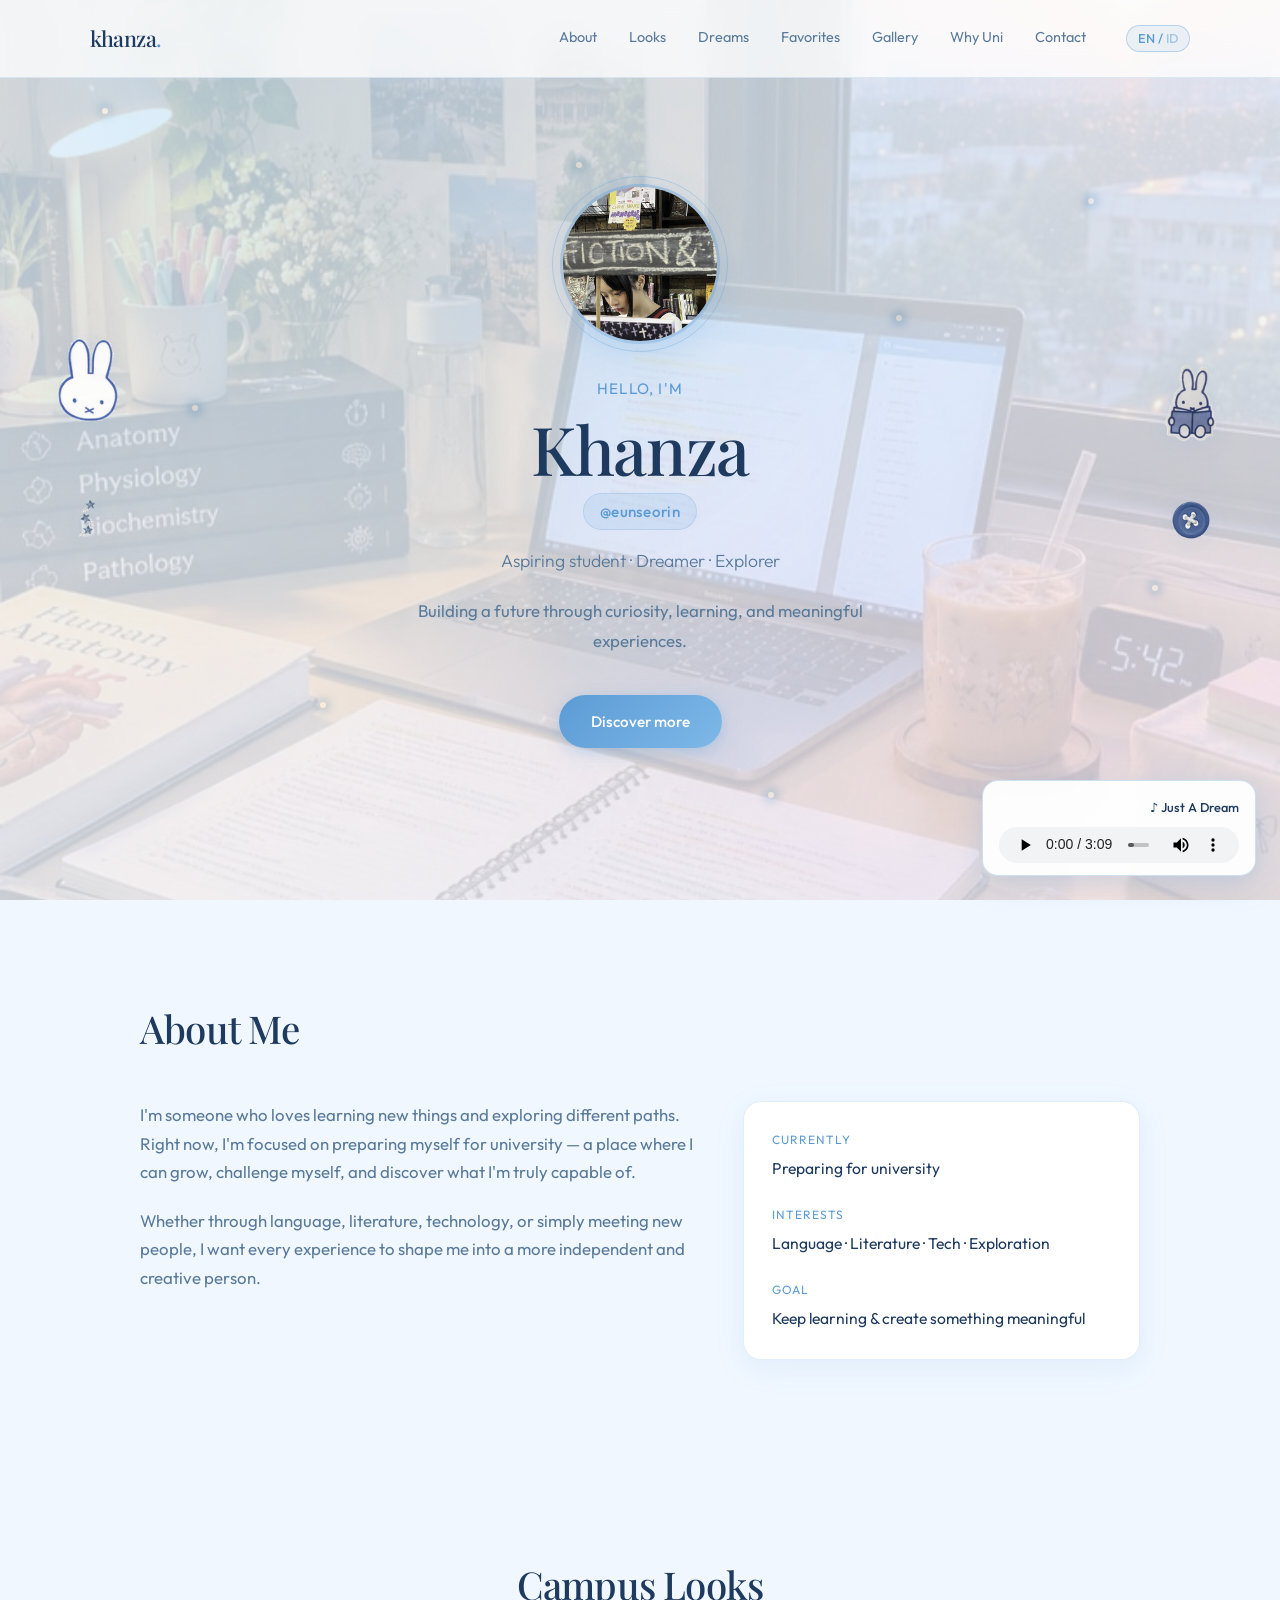
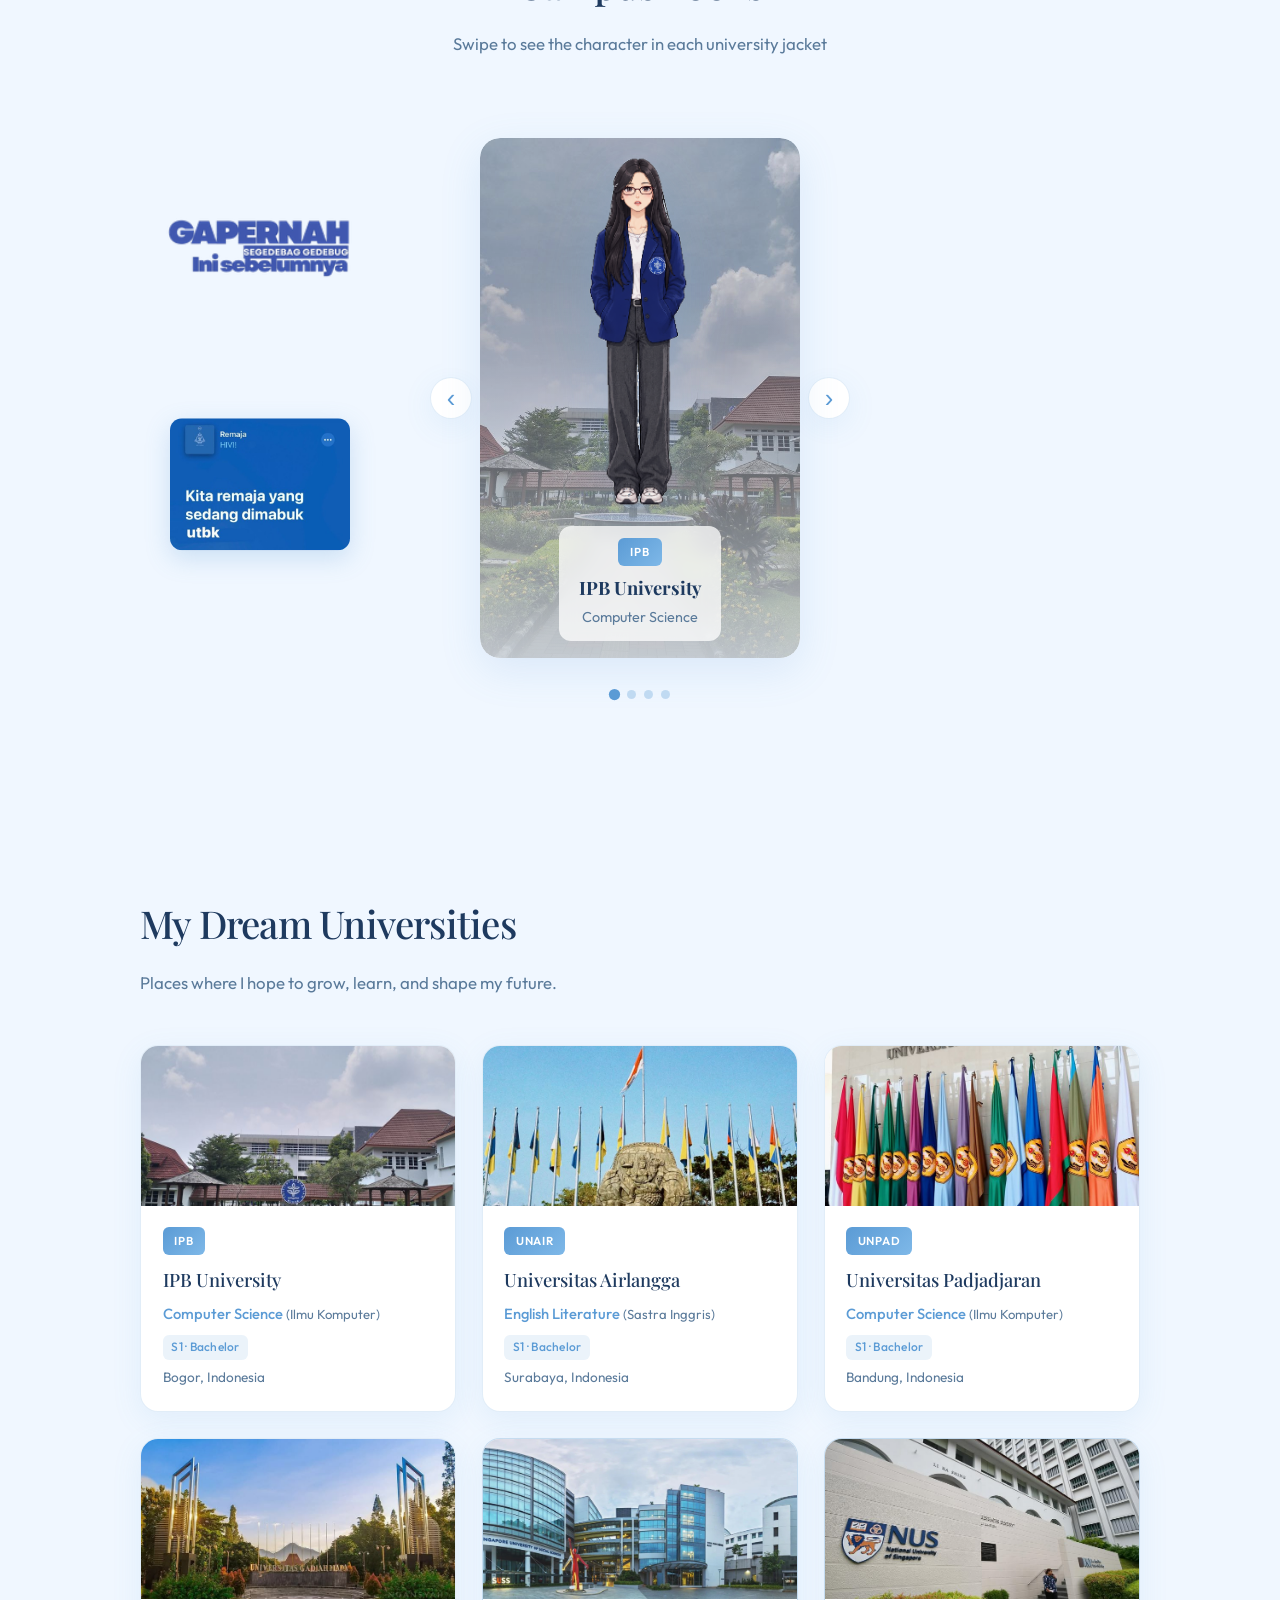
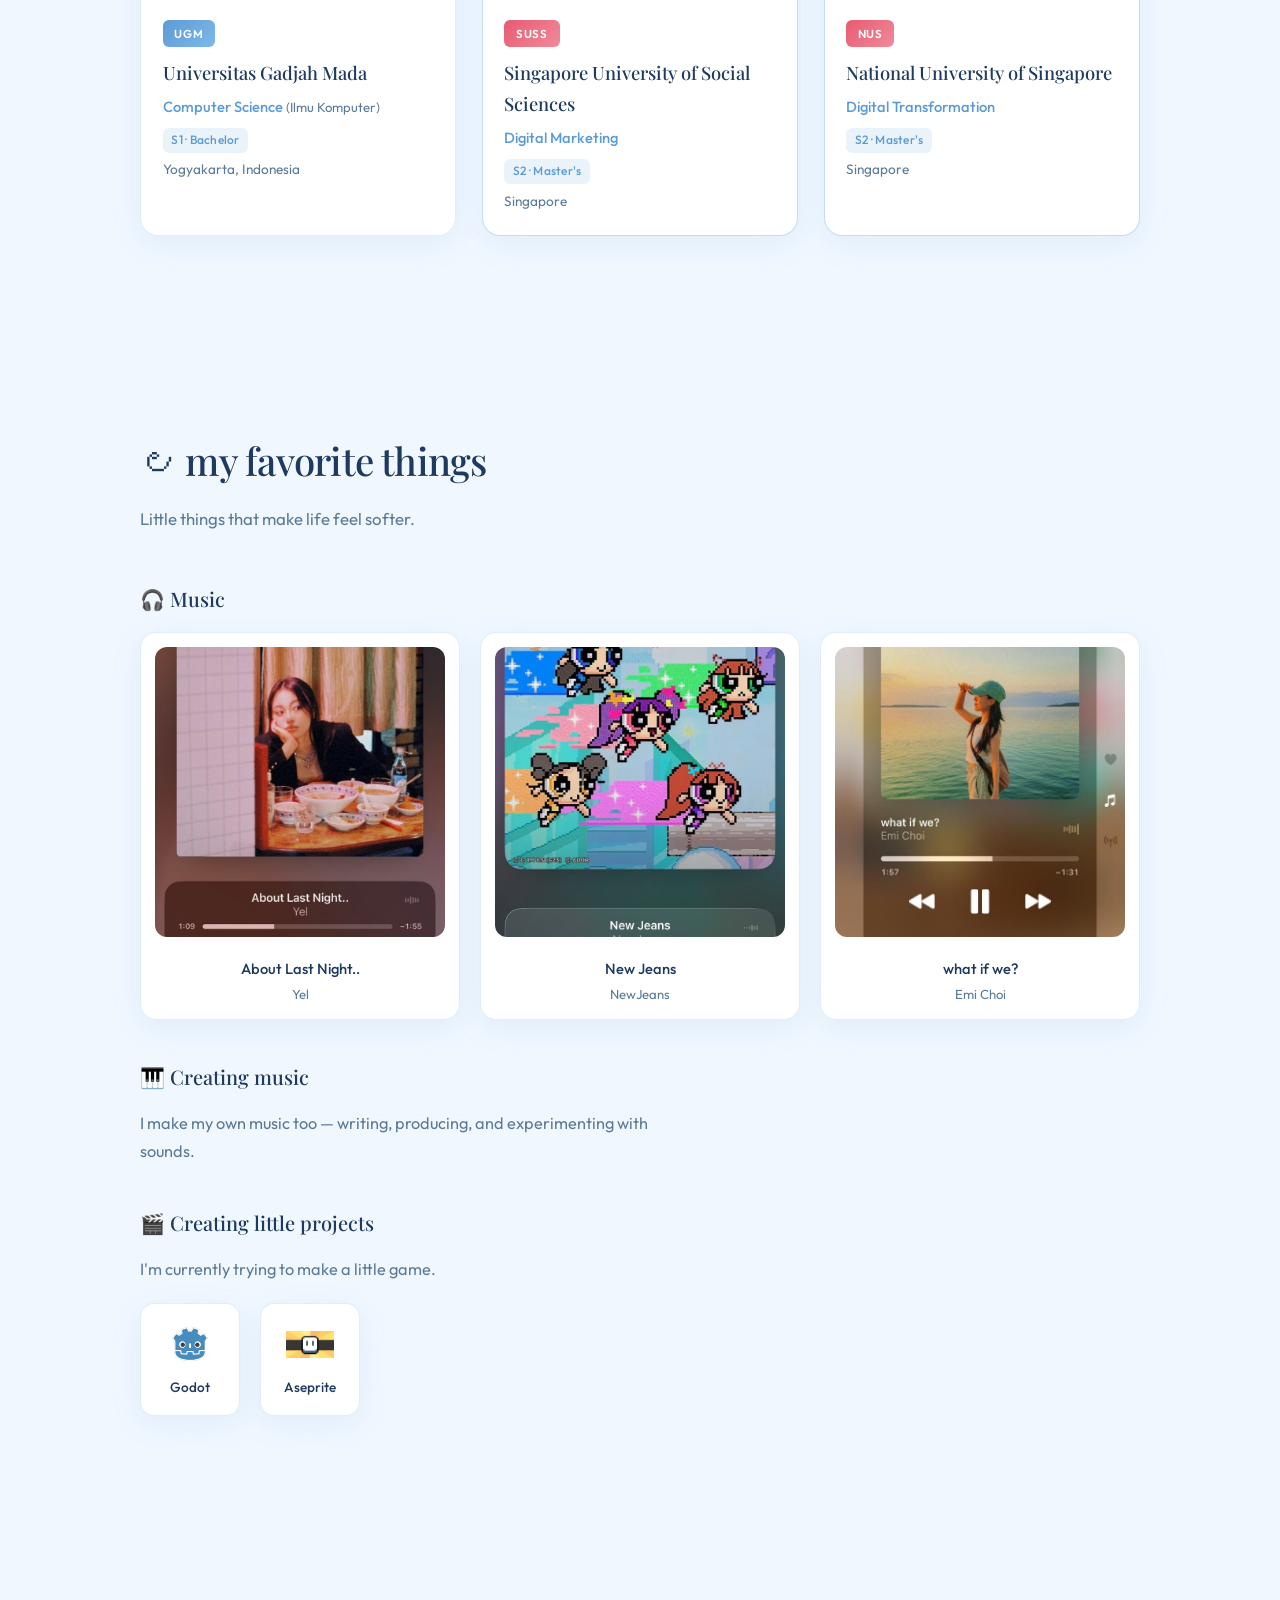
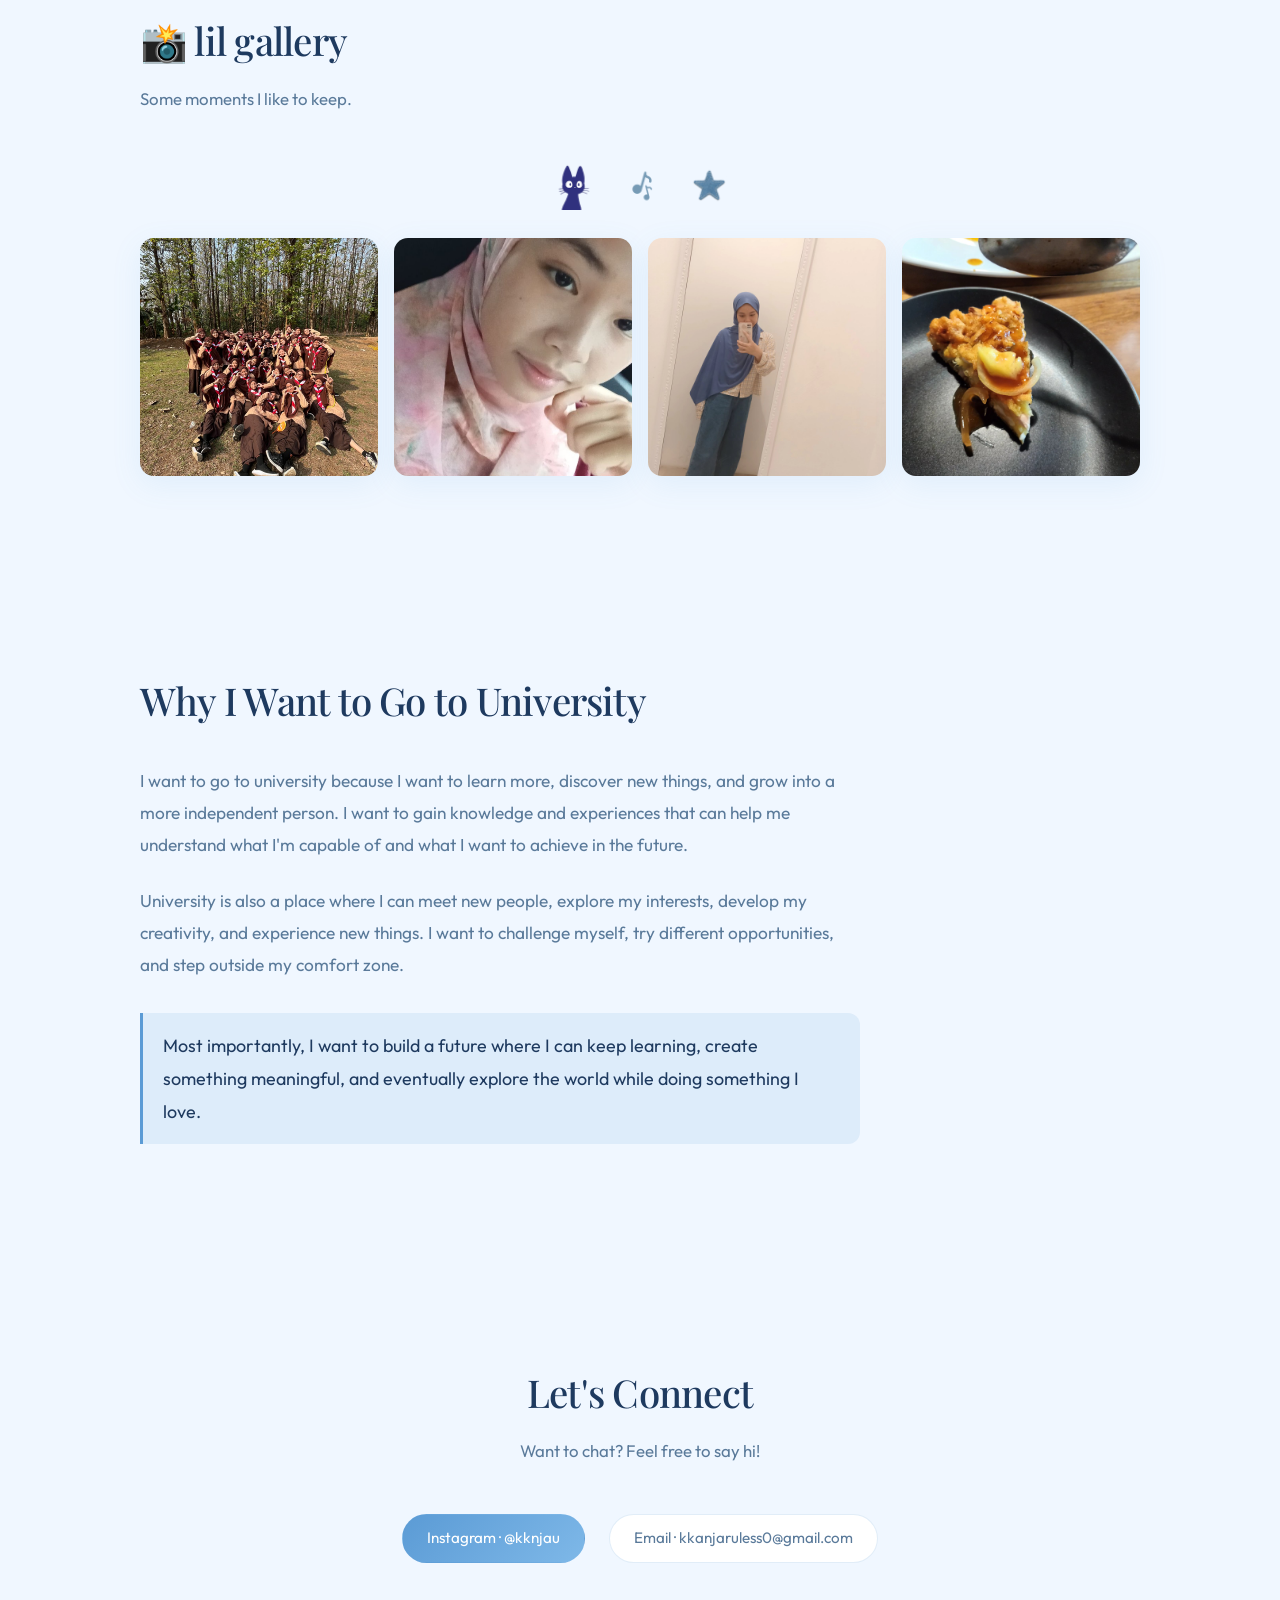
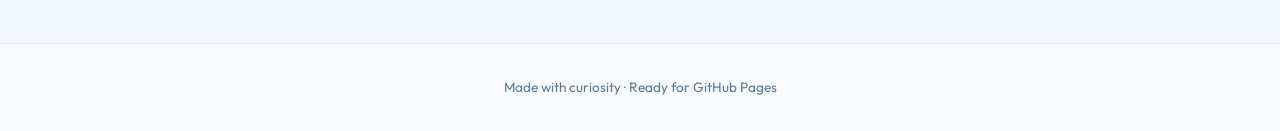
==== commit e2cae2c6: "Add files via upload" ====
--- a/index.html
+++ b/index.html
@@ -1,519 +1,620 @@
 <!DOCTYPE html>
 <html lang="en">
 <head>
-  <meta charset="UTF-8">
-  <meta name="viewport" content="width=device-width, initial-scale=1.0">
-
-  <title>About Me ✿</title>
-
-  <link rel="preconnect" href="https://fonts.googleapis.com">
-  <link rel="preconnect" href="https://fonts.gstatic.com" crossorigin>
-  <link href="https://fonts.googleapis.com/css2?family=DM+Sans:wght@400;500;600&family=Playfair+Display:wght@500;600&display=swap" rel="stylesheet">
-
-  <link rel="stylesheet" href="style.css">
+  <meta charset="UTF-8" />
+  <meta name="viewport" content="width=device-width, initial-scale=1.0" />
+  <title>Khanza | About Me</title>
+  <link rel="preconnect" href="https://fonts.googleapis.com" />
+  <link rel="preconnect" href="https://fonts.gstatic.com" crossorigin />
+  <link href="https://fonts.googleapis.com/css2?family=Outfit:wght@300;400;500;600&family=Playfair+Display:ital,wght@0,500;0,600;1,500&display=swap" rel="stylesheet" />
+  <link rel="stylesheet" href="style.css" />
 </head>
-
 <body>
-
-  <!-- Sparkle Cursor -->
-  <div class="custom-cursor">
-    <span class="cursor-sparkle">✦</span>
-    <span class="cursor-leaf">⌁</span>
+  <!-- Sparkles -->
+  <div class="sparkle" style="top:12%; left:8%; animation-delay:0s;"></div>
+  <div class="sparkle" style="top:22%; left:85%; animation-delay:0.8s;"></div>
+  <div class="sparkle" style="top:45%; left:15%; animation-delay:1.5s;"></div>
+  <div class="sparkle" style="top:65%; left:90%; animation-delay:0.4s;"></div>
+  <div class="sparkle" style="top:78%; left:25%; animation-delay:2.1s;"></div>
+  <div class="sparkle" style="top:35%; left:70%; animation-delay:1.2s;"></div>
+  <div class="sparkle" style="top:88%; left:60%; animation-delay:0.6s;"></div>
+  <div class="sparkle" style="top:18%; left:45%; animation-delay:1.8s;"></div>
+
+  <header class="header">
+    <nav class="nav">
+      <a href="#home" class="logo">khanza<span>.</span></a>
+      <div class="nav-links">
+        <a href="#about" data-i18n="nav-about">About</a>
+        <a href="#characters" data-i18n="nav-looks">Looks</a>
+        <a href="#dreams" data-i18n="nav-dreams">Dreams</a>
+        <a href="#food" data-i18n="nav-fav">Favorites</a>
+        <a href="#gallery" data-i18n="nav-gallery">Gallery</a>
+        <a href="#why" data-i18n="nav-why">Why Uni</a>
+        <a href="#contact" data-i18n="nav-contact">Contact</a>
+        <button type="button" class="lang-toggle" id="langToggle" aria-label="Switch language">
+          <span id="langLabel">EN</span> / <span class="lang-other">ID</span>
+        </button>
+      </div>
+    </nav>
+  </header>
+
+  <main>
+    <!-- Hero -->
+    <section id="home" class="hero">
+      <div class="hero-wallpaper"></div>
+      <!-- Side decorations -->
+      <div class="hero-deco hero-deco-left">
+        <img src="deco-miffy.png" alt="" class="deco-img" />
+        <img src="deco-stars.png" alt="" class="deco-img deco-stars" />
+      </div>
+      <div class="hero-deco hero-deco-right">
+        <img src="deco-miffy-read.png" alt="" class="deco-img" />
+        <img src="deco-button.png" alt="" class="deco-img deco-btn" />
+      </div>
+      <div class="hero-content">
+        <div class="profile-wrapper">
+          <img src="profile.jpg" alt="Profile photo" class="profile-img" />
+          <div class="profile-ring"></div>
+        </div>
+        <p class="eyebrow" data-i18n="eyebrow">Hello, I'm</p>
+        <h1 class="name">Khanza</h1>
+        <p class="name-tag">@eunseorin</p>
+        <p class="tagline" data-i18n="tagline">Aspiring student · Dreamer · Explorer</p>
+        <p class="intro" data-i18n="intro">
+          Building a future through curiosity, learning, and meaningful experiences.
+        </p>
+        <a href="#about" class="btn" data-i18n="btn-more">Discover more</a>
+      </div>
+    </section>
+
+    <!-- About -->
+    <section id="about" class="section">
+      <div class="container">
+        <h2 class="section-title" data-i18n="about-title">About Me</h2>
+        <div class="about-grid">
+          <div class="about-text">
+            <p data-i18n="about-p1">
+              I'm someone who loves learning new things and exploring different paths.
+              Right now, I'm focused on preparing myself for university — a place where
+              I can grow, challenge myself, and discover what I'm truly capable of.
+            </p>
+            <p data-i18n="about-p2">
+              Whether through language, literature, technology, or simply meeting new people,
+              I want every experience to shape me into a more independent and creative person.
+            </p>
+          </div>
+          <div class="about-card">
+            <div class="card-item">
+              <span class="label" data-i18n="label-now">Currently</span>
+              <span class="value" data-i18n="val-now">Preparing for university</span>
+            </div>
+            <div class="card-item">
+              <span class="label" data-i18n="label-interest">Interests</span>
+              <span class="value" data-i18n="val-interest">Language · Literature · Tech · Exploration</span>
+            </div>
+            <div class="card-item">
+              <span class="label" data-i18n="label-goal">Goal</span>
+              <span class="value" data-i18n="val-goal">Keep learning & create something meaningful</span>
+            </div>
+          </div>
+        </div>
+      </div>
+    </section>
+
+
+
+    <!-- Character Slider -->
+    <section id="characters" class="section characters">
+      <div class="container">
+        <h2 class="section-title" data-i18n="looks-title">Campus Looks</h2>
+        <p class="section-desc" data-i18n="looks-desc">Swipe to see the character in each university jacket</p>
+
+        <div class="looks-deco-wrap">
+          <div class="looks-deco looks-deco-left">
+            <img src="deco-gapernah.png" alt="" class="deco-gapernah" />
+            <img src="deco-utbk.jpg" alt="" class="deco-utbk" />
+          </div>
+
+          <div class="char-slider">
+            <button class="char-nav prev" type="button" aria-label="Previous">‹</button>
+
+            <div class="char-track">
+              <div class="char-slide active" data-uni="ipb">
+                <div class="char-bg" style="background-image: url('ipb.jpg')"></div>
+                <img src="char-ipb.png" alt="IPB look" class="char-img" />
+                <div class="char-info">
+                  <span class="char-badge">IPB</span>
+                  <h3>IPB University</h3>
+                  <p>Computer Science</p>
+                </div>
+              </div>
+              <div class="char-slide" data-uni="unpad">
+                <div class="char-bg" style="background-image: url('unpad.jpg')"></div>
+                <img src="char-unpad.png" alt="UNPAD look" class="char-img" />
+                <div class="char-info">
+                  <span class="char-badge">UNPAD</span>
+                  <h3>Universitas Padjadjaran</h3>
+                  <p>Computer Science (Ilkom)</p>
+                </div>
+              </div>
+              <div class="char-slide" data-uni="unair">
+                <div class="char-bg" style="background-image: url('unair.jpg')"></div>
+                <img src="char-unair.png" alt="UNAIR look" class="char-img" />
+                <div class="char-info">
+                  <span class="char-badge">UNAIR</span>
+                  <h3>Universitas Airlangga</h3>
+                  <p>English Literature</p>
+                </div>
+              </div>
+              <div class="char-slide" data-uni="ugm">
+                <div class="char-bg" style="background-image: url('ugm.jpg')"></div>
+                <img src="char-ugm.png" alt="UGM look" class="char-img" />
+                <div class="char-info">
+                  <span class="char-badge">UGM</span>
+                  <h3>Universitas Gadjah Mada</h3>
+                  <p>Computer Science (Ilkom)</p>
+                </div>
+              </div>
+            </div>
+
+            <button class="char-nav next" type="button" aria-label="Next">›</button>
+          </div>
+
+          <div class="char-dots">
+            <button class="dot active" type="button" data-index="0"></button>
+            <button class="dot" type="button" data-index="1"></button>
+            <button class="dot" type="button" data-index="2"></button>
+            <button class="dot" type="button" data-index="3"></button>
+          </div>
+
+          <div class="looks-deco looks-deco-right"></div>
+        </div>
+      </div>
+    </section>
+
+    <!-- Dreams -->
+    <section id="dreams" class="section dreams">
+      <div class="container">
+        <h2 class="section-title" data-i18n="dreams-title">My Dream Universities</h2>
+        <p class="section-desc" data-i18n="dreams-desc">
+          Places where I hope to grow, learn, and shape my future.
+        </p>
+
+        <div class="uni-grid">
+          <!-- IPB -->
+          <a href="https://www.ipb.ac.id/" target="_blank" rel="noopener" class="uni-card">
+            <div class="uni-img-wrap">
+              <img src="ipb.jpg" alt="IPB University" class="uni-img" />
+            </div>
+            <div class="uni-body">
+              <div class="uni-logo-text">IPB</div>
+              <h3>IPB University</h3>
+              <p class="major">Computer Science <span>(Ilmu Komputer)</span></p>
+              <p class="degree">S1 · Bachelor</p>
+              <p class="location">Bogor, Indonesia</p>
+            </div>
+          </a>
+
+          <!-- UNAIR -->
+          <a href="https://www.unair.ac.id/" target="_blank" rel="noopener" class="uni-card">
+            <div class="uni-img-wrap">
+              <img src="unair.jpg" alt="Universitas Airlangga" class="uni-img" />
+            </div>
+            <div class="uni-body">
+              <div class="uni-logo-text">UNAIR</div>
+              <h3>Universitas Airlangga</h3>
+              <p class="major">English Literature <span>(Sastra Inggris)</span></p>
+              <p class="degree">S1 · Bachelor</p>
+              <p class="location">Surabaya, Indonesia</p>
+            </div>
+          </a>
+
+          <!-- UNPAD -->
+          <a href="https://www.unpad.ac.id/" target="_blank" rel="noopener" class="uni-card">
+            <div class="uni-img-wrap">
+              <img src="unpad.jpg" alt="Universitas Padjadjaran" class="uni-img" />
+            </div>
+            <div class="uni-body">
+              <div class="uni-logo-text">UNPAD</div>
+              <h3>Universitas Padjadjaran</h3>
+              <p class="major">Computer Science <span>(Ilmu Komputer)</span></p>
+              <p class="degree">S1 · Bachelor</p>
+              <p class="location">Bandung, Indonesia</p>
+            </div>
+          </a>
+
+          <!-- UGM -->
+          <a href="https://www.ugm.ac.id/" target="_blank" rel="noopener" class="uni-card">
+            <div class="uni-img-wrap">
+              <img src="ugm.jpg" alt="Universitas Gadjah Mada" class="uni-img" />
+            </div>
+            <div class="uni-body">
+              <div class="uni-logo-text">UGM</div>
+              <h3>Universitas Gadjah Mada</h3>
+              <p class="major">Computer Science <span>(Ilmu Komputer)</span></p>
+              <p class="degree">S1 · Bachelor</p>
+              <p class="location">Yogyakarta, Indonesia</p>
+            </div>
+          </a>
+
+          <!-- SUSS -->
+          <a href="https://www.suss.edu.sg/" target="_blank" rel="noopener" class="uni-card highlight">
+            <div class="uni-img-wrap">
+              <img src="suss.jpg" alt="Singapore University of Social Sciences" class="uni-img" />
+            </div>
+            <div class="uni-body">
+              <div class="uni-logo-text sg">SUSS</div>
+              <h3>Singapore University of Social Sciences</h3>
+              <p class="major">Digital Marketing</p>
+              <p class="degree">S2 · Master's</p>
+              <p class="location">Singapore</p>
+            </div>
+          </a>
+
+          <!-- NUS -->
+          <a href="https://www.nus.edu.sg/" target="_blank" rel="noopener" class="uni-card highlight">
+            <div class="uni-img-wrap">
+              <img src="nus.jpg" alt="National University of Singapore" class="uni-img" />
+            </div>
+            <div class="uni-body">
+              <div class="uni-logo-text sg">NUS</div>
+              <h3>National University of Singapore</h3>
+              <p class="major">Digital Transformation</p>
+              <p class="degree">S2 · Master's</p>
+              <p class="location">Singapore</p>
+            </div>
+          </a>
+        </div>
+      </div>
+    </section>
+
+    <!-- Favorites -->
+    <section id="food" class="section food">
+      <div class="container">
+        <h2 class="section-title" data-i18n="fav-title">౿ my favorite things</h2>
+        <p class="section-desc" data-i18n="fav-desc">Little things that make life feel softer.</p>
+
+        <div class="fav-block">
+          <h3 class="fav-subtitle">🎧 Music</h3>
+          <div class="music-grid">
+            <a class="music-card" href="https://youtu.be/tdzUmuXRivs" target="_blank" rel="noopener">
+              <img src="music-yel.jpg" alt="Yel - About Last Night" class="music-cover" />
+              <p class="music-song">About Last Night..</p>
+              <p class="music-artist">Yel</p>
+            </a>
+            <a class="music-card" href="https://youtu.be/yFTAYXDTjqI" target="_blank" rel="noopener">
+              <img src="music-newjeans.jpg" alt="NewJeans - New Jeans" class="music-cover" />
+              <p class="music-song">New Jeans</p>
+              <p class="music-artist">NewJeans</p>
+            </a>
+            <a class="music-card" href="https://youtu.be/tkNWlBsL318" target="_blank" rel="noopener">
+              <img src="music-emi.jpg" alt="Emi Choi - what if we?" class="music-cover" />
+              <p class="music-song">what if we?</p>
+              <p class="music-artist">Emi Choi</p>
+            </a>
+          </div>
+        </div>
+
+        <div class="fav-block">
+          <h3 class="fav-subtitle">🎹 Creating music</h3>
+          <p class="fav-note" data-i18n="fav-create-music">I make my own music too — writing, producing, and experimenting with sounds.</p>
+        </div>
+
+        <div class="fav-block">
+          <h3 class="fav-subtitle">🎬 Creating little projects</h3>
+          <p class="fav-note" data-i18n="fav-create-game">I'm currently trying to make a little game.</p>
+          <div class="tools-row">
+            <div class="tool-item">
+              <img src="tool-godot.png" alt="Godot" class="tool-icon" />
+              <span>Godot</span>
+            </div>
+            <div class="tool-item">
+              <img src="tool-aseprite.png" alt="Aseprite" class="tool-icon" />
+              <span>Aseprite</span>
+            </div>
+          </div>
+        </div>
+      </div>
+    </section>
+
+
+    <!-- Gallery -->
+    <section id="gallery" class="section gallery">
+      <div class="container">
+        <h2 class="section-title" data-i18n="gallery-title">📸 lil gallery</h2>
+        <p class="section-desc" data-i18n="gallery-desc">Some moments I like to keep.</p>
+        <div class="gallery-icons">
+          <img src="icon-cat.png" alt="" class="gallery-icon" />
+          <img src="icon-music.png" alt="" class="gallery-icon" />
+          <img src="icon-star.png" alt="" class="gallery-icon" />
+        </div>
+        <div class="gallery-grid">
+          <button class="gallery-item" data-full="gallery-1.jpg">
+            <img src="gallery-1.jpg" alt="Gallery photo 1" loading="lazy" />
+          </button>
+          <button class="gallery-item" data-full="gallery-2.jpg">
+            <img src="gallery-2.jpg" alt="Gallery photo 2" loading="lazy" />
+          </button>
+          <button class="gallery-item" data-full="gallery-3.jpg">
+            <img src="gallery-3.jpg" alt="Gallery photo 3" loading="lazy" />
+          </button>
+          <button class="gallery-item" data-full="gallery-4.jpg">
+            <img src="gallery-4.jpg" alt="Gallery photo 4" loading="lazy" />
+          </button>
+        </div>
+      </div>
+    </section>
+
+    <!-- Lightbox -->
+    <div class="lightbox" id="lightbox" hidden>
+      <button class="lightbox-close" id="lightboxClose" aria-label="Close">&times;</button>
+      <img src="" alt="Full size" id="lightboxImg" />
+    </div>
+
+    <!-- Why University -->
+    <section id="why" class="section why">
+      <div class="container">
+        <h2 class="section-title" data-i18n="why-title">Why I Want to Go to University</h2>
+        <div class="why-content">
+          <p data-i18n="why-p1">
+            I want to go to university because I want to learn more, discover new things,
+            and grow into a more independent person. I want to gain knowledge and experiences
+            that can help me understand what I’m capable of and what I want to achieve in the future.
+          </p>
+          <p data-i18n="why-p2">
+            University is also a place where I can meet new people, explore my interests,
+            develop my creativity, and experience new things. I want to challenge myself,
+            try different opportunities, and step outside my comfort zone.
+          </p>
+          <p class="emphasis" data-i18n="why-p3">
+            Most importantly, I want to build a future where I can keep learning,
+            create something meaningful, and eventually explore the world while doing something I love.
+          </p>
+        </div>
+      </div>
+    </section>
+
+    <!-- Contact -->
+    <section id="contact" class="section contact">
+      <div class="container">
+        <h2 class="section-title" data-i18n="contact-title">Let's Connect</h2>
+        <p class="section-desc" data-i18n="contact-desc">Want to chat? Feel free to say hi!</p>
+        <div class="socials">
+          <a href="https://instagram.com/kknjau" class="social-link ig" target="_blank" rel="noopener">
+            Instagram · @kknjau
+          </a>
+          <a href="mailto:kkanjaruless0@gmail.com" class="social-link" target="_blank" rel="noopener">
+            Email · kkanjaruless0@gmail.com
+          </a>
+        </div>
+      </div>
+    </section>
+  </main>
+
+  <footer class="footer">
+    <p data-i18n="footer">Made with curiosity · Ready for GitHub Pages</p>
+  </footer>
+
+  <script>
+    // Fade-in sections
+    const sections = document.querySelectorAll('.section, .hero');
+    const observer = new IntersectionObserver((entries) => {
+      entries.forEach(entry => {
+        if (entry.isIntersecting) {
+          entry.target.classList.add('visible');
+        }
+      });
+    }, { threshold: 0.12 });
+    sections.forEach(sec => observer.observe(sec));
+
+    // Click sound (short soft click)
+    const clickAudio = new Audio('[data-uri]');
+    // fallback simple click using AudioContext if base64 fails
+    function playClick() {
+      try {
+        const ctx = new (window.AudioContext || window.webkitAudioContext)();
+        const osc = ctx.createOscillator();
+        const gain = ctx.createGain();
+        osc.connect(gain);
+        gain.connect(ctx.destination);
+        osc.frequency.value = 800;
+        gain.gain.setValueAtTime(0.08, ctx.currentTime);
+        gain.gain.exponentialRampToValueAtTime(0.001, ctx.currentTime + 0.06);
+        osc.start(ctx.currentTime);
+        osc.stop(ctx.currentTime + 0.06);
+      } catch(e) {}
+    }
+
+    document.addEventListener('click', (e) => {
+      if (e.target.closest('a, button, .uni-card, .char-nav, .dot, .social-link, .btn')) {
+        playClick();
+      }
+    });
+
+
+    
+    // ===== Language switcher EN / ID =====
+    const translations = {
+      en: {
+        "nav-about": "About",
+        "nav-looks": "Looks",
+        "nav-dreams": "Dreams",
+        "nav-fav": "Favorites",
+        "nav-why": "Why Uni",
+        "nav-contact": "Contact",
+        "eyebrow": "Hello, I'm",
+        "tagline": "Aspiring student · Dreamer · Explorer",
+        "intro": "Building a future through curiosity, learning, and meaningful experiences.",
+        "btn-more": "Discover more",
+        "about-title": "About Me",
+        "about-p1": "I'm someone who loves learning new things and exploring different paths. Right now, I'm focused on preparing myself for university — a place where I can grow, challenge myself, and discover what I'm truly capable of.",
+        "about-p2": "Whether through language, literature, technology, or simply meeting new people, I want every experience to shape me into a more independent and creative person.",
+        "label-now": "Currently",
+        "val-now": "Preparing for university",
+        "label-interest": "Interests",
+        "val-interest": "Language · Literature · Tech · Exploration",
+        "label-goal": "Goal",
+        "val-goal": "Keep learning & create something meaningful",
+        "looks-title": "Campus Looks",
+        "looks-desc": "Swipe to see the character in each university jacket",
+        "dreams-title": "My Dream Universities",
+        "dreams-desc": "Places where I hope to grow, learn, and shape my future.",
+        "fav-title": "౿ my favorite things",
+        "fav-desc": "Little things that make life feel softer.",
+        "fav-create-music": "I make my own music too — writing, producing, and experimenting with sounds.",
+        "fav-create-game": "I'm currently trying to make a little game.",
+        "gallery-title": "📸 lil gallery",
+        "gallery-desc": "Some moments I like to keep.",
+        "nav-gallery": "Gallery",
+        "fav-sweet": "Sweet",
+        "fav-drink": "Drink",
+        "fav-savory": "Savory",
+        "fav-choco-desc": "Classic creamy chocolate that never fails.",
+        "fav-tian-desc": "Refreshing and perfect for any mood.",
+        "fav-udon-desc": "Warm, comforting, and always satisfying.",
+        "why-title": "Why I Want to Go to University",
+        "why-p1": "I want to go to university because I want to learn more, discover new things, and grow into a more independent person. I want to gain knowledge and experiences that can help me understand what I'm capable of and what I want to achieve in the future.",
+        "why-p2": "University is also a place where I can meet new people, explore my interests, develop my creativity, and experience new things. I want to challenge myself, try different opportunities, and step outside my comfort zone.",
+        "why-p3": "Most importantly, I want to build a future where I can keep learning, create something meaningful, and eventually explore the world while doing something I love.",
+        "contact-title": "Let's Connect",
+        "contact-desc": "Want to chat? Feel free to say hi!",
+        "footer": "Made with curiosity · Ready for GitHub Pages"
+      },
+      id: {
+        "nav-about": "Tentang",
+        "nav-looks": "Gaya",
+        "nav-dreams": "Impian",
+        "nav-fav": "Favorit",
+        "nav-why": "Kenapa Kuliah",
+        "nav-contact": "Kontak",
+        "eyebrow": "Halo, aku",
+        "tagline": "Calon mahasiswa · Pemimpi · Penjelajah",
+        "intro": "Membangun masa depan lewat rasa ingin tahu, belajar, dan pengalaman yang berarti.",
+        "btn-more": "Jelajahi lebih lanjut",
+        "about-title": "Tentang Aku",
+        "about-p1": "Aku orang yang suka belajar hal baru dan mencoba berbagai jalur. Sekarang aku fokus mempersiapkan diri untuk kuliah — tempat di mana aku bisa tumbuh, menantang diri, dan menemukan apa yang benar-benar mampu kulakukan.",
+        "about-p2": "Baik lewat bahasa, sastra, teknologi, atau sekadar bertemu orang baru, aku ingin setiap pengalaman membentukku menjadi pribadi yang lebih mandiri dan kreatif.",
+        "label-now": "Saat ini",
+        "val-now": "Mempersiapkan diri ke universitas",
+        "label-interest": "Minat",
+        "val-interest": "Bahasa · Sastra · Teknologi · Eksplorasi",
+        "label-goal": "Tujuan",
+        "val-goal": "Terus belajar & menciptakan sesuatu yang bermakna",
+        "looks-title": "Gaya Kampus",
+        "looks-desc": "Geser untuk melihat karakter dengan almet tiap universitas",
+        "dreams-title": "Universitas Impianku",
+        "dreams-desc": "Tempat di mana aku berharap bisa tumbuh, belajar, dan membentuk masa depanku.",
+        "fav-title": "౿ my favorite things",
+        "fav-desc": "Hal-hal kecil yang membuat hidup terasa lebih lembut.",
+        "fav-create-music": "Aku juga membuat musik sendiri — menulis, produksi, dan bereksperimen dengan suara.",
+        "fav-create-game": "Sekarang aku sedang mencoba membuat game kecil.",
+        "gallery-title": "📸 lil gallery",
+        "gallery-desc": "Beberapa momen yang ingin kusimpan.",
+        "nav-gallery": "Galeri",
+        "fav-sweet": "Manis",
+        "fav-drink": "Minuman",
+        "fav-savory": "Asin",
+        "fav-choco-desc": "Cokelat creamy klasik yang selalu pas.",
+        "fav-tian-desc": "Segar dan cocok untuk segala suasana.",
+        "fav-udon-desc": "Hangat, nyaman, dan selalu memuaskan.",
+        "why-title": "Kenapa Aku Ingin Kuliah",
+        "why-p1": "Aku ingin kuliah karena ingin belajar lebih banyak, menemukan hal-hal baru, dan tumbuh menjadi pribadi yang lebih mandiri. Aku ingin mendapatkan ilmu dan pengalaman yang membantuku memahami apa yang mampu kulakukan dan apa yang ingin kucapai di masa depan.",
+        "why-p2": "Universitas juga tempat di mana aku bisa bertemu orang baru, mengeksplorasi minat, mengembangkan kreativitas, dan mencoba pengalaman baru. Aku ingin menantang diri, mencoba kesempatan berbeda, dan keluar dari zona nyaman.",
+        "why-p3": "Yang paling penting, aku ingin membangun masa depan di mana aku bisa terus belajar, menciptakan sesuatu yang bermakna, dan suatu hari menjelajahi dunia sambil melakukan apa yang aku cintai.",
+        "contact-title": "Yuk Terhubung",
+        "contact-desc": "Mau ngobrol? Silakan sapa saja!",
+        "footer": "Dibuat dengan rasa ingin tahu · Siap untuk GitHub Pages"
+      }
+    };
+
+    let currentLang = localStorage.getItem('lang') || 'en';
+
+    function applyLang(lang) {
+      currentLang = lang;
+      localStorage.setItem('lang', lang);
+      const dict = translations[lang] || translations.en;
+      document.querySelectorAll('[data-i18n]').forEach(el => {
+        const key = el.getAttribute('data-i18n');
+        if (dict[key]) el.textContent = dict[key];
+      });
+      const label = document.getElementById('langLabel');
+      if (label) label.textContent = lang.toUpperCase();
+      document.documentElement.lang = lang === 'id' ? 'id' : 'en';
+    }
+
+    document.getElementById('langToggle')?.addEventListener('click', () => {
+      applyLang(currentLang === 'en' ? 'id' : 'en');
+    });
+
+    applyLang(currentLang);
+
+
+    // Music player volume
+    const audio = document.getElementById('bgMusic');
+    if (audio) {
+      audio.volume = 0.85;
+    }
+
+    
+    // Lightbox for gallery
+    const lightbox = document.getElementById('lightbox');
+    const lightboxImg = document.getElementById('lightboxImg');
+    const lightboxClose = document.getElementById('lightboxClose');
+    document.querySelectorAll('.gallery-item').forEach(btn => {
+      btn.addEventListener('click', () => {
+        const src = btn.getAttribute('data-full');
+        if (lightboxImg && lightbox) {
+          lightboxImg.src = src;
+          lightbox.hidden = false;
+          document.body.style.overflow = 'hidden';
+        }
+      });
+    });
+    function closeLightbox() {
+      if (lightbox) {
+        lightbox.hidden = true;
+        document.body.style.overflow = '';
+      }
+    }
+    lightboxClose?.addEventListener('click', closeLightbox);
+    lightbox?.addEventListener('click', (e) => {
+      if (e.target === lightbox) closeLightbox();
+    });
+    document.addEventListener('keydown', (e) => {
+      if (e.key === 'Escape') closeLightbox();
+    });
+
+    // Character slider
+    const slides = document.querySelectorAll('.char-slide');
+    const dots = document.querySelectorAll('.dot');
+    let current = 0;
+
+    function showSlide(index) {
+      slides.forEach((s, i) => s.classList.toggle('active', i === index));
+      dots.forEach((d, i) => d.classList.toggle('active', i === index));
+      current = index;
+    }
+
+    document.querySelector('.char-nav.next')?.addEventListener('click', () => {
+      showSlide((current + 1) % slides.length);
+    });
+    document.querySelector('.char-nav.prev')?.addEventListener('click', () => {
+      showSlide((current - 1 + slides.length) % slides.length);
+    });
+    dots.forEach(dot => {
+      dot.addEventListener('click', () => showSlide(+dot.dataset.index));
+    });
+  </script>
+
+  <!-- Music Player (side) -->
+  <div class="music-player" id="musicPlayer">
+    <div class="music-info">
+      <span class="music-title">♪ Just A Dream</span>
+    </div>
+    <audio id="bgMusic" controls loop preload="auto" playsinline controlslist="nodownload">
+      <source src="just-a-dream.mp3" type="audio/mpeg">
+    </audio>
   </div>
-
-  <!-- Floating Leaves -->
-  <div class="floating-leaves">
-    <span>𖥧</span>
-    <span>❧</span>
-    <span>𖡼</span>
-    <span>⌁</span>
-  </div>
-
-  <!-- NAVBAR -->
-  <nav class="navbar">
-    <a href="#home" class="logo">About Me <span>✿</span></a>
-
-    <div class="nav-links">
-      <a href="#home">Home</a>
-      <a href="#about">About</a>
-      <a href="#university">University</a>
-      <a href="#cats">Cats</a>
-      <a href="#dreams">Dreams</a>
-    </div>
-
-    <button class="menu-btn">☰</button>
-  </nav>
-
-
-  <!-- HERO -->
-  <section class="hero" id="home">
-
-    <div class="hero-content reveal">
-
-      <p class="small-title">welcome to my little world ✦</p>
-
-      <h1>
-        Growing,<br>
-        learning &<br>
-        <span>dreaming.</span>
-      </h1>
-
-      <p class="hero-description">
-        A little space about who I am, what I love,
-        what I dream about, and the journey I'm creating
-        for myself.
-      </p>
-
-      <div class="hero-buttons">
-        <a href="#about" class="btn primary">Get to know me ♡</a>
-        <a href="#dreams" class="btn secondary">My dreams →</a>
-      </div>
-
-    </div>
-
-
-    <!-- HERO PHOTO -->
-    <div class="hero-photo reveal">
-
-      <div class="photo-frame">
-
-        <img
-          src="https://images.unsplash.com/photo-1490750967868-88aa4486c946?auto=format&fit=crop&w=900&q=85"
-          alt="Flowers">
-
-        <div class="photo-note">
-          <span>little things</span>
-          <span>matter ✿</span>
-        </div>
-
-      </div>
-
-      <div class="tiny-flower">✿</div>
-      <div class="tiny-star">✦</div>
-
-    </div>
-
-  </section>
-
-
-  <!-- ABOUT -->
-  <section class="section about" id="about">
-
-    <div class="section-heading reveal">
-      <p class="eyebrow">01 · ABOUT ME</p>
-      <h2>A little bit<br><span>about me.</span></h2>
-    </div>
-
-
-    <div class="about-grid">
-
-      <div class="about-photo reveal">
-
-        <img
-          src="https://images.unsplash.com/photo-1529139574466-a303027c1d8b?auto=format&fit=crop&w=800&q=85"
-          alt="Creative lifestyle">
-
-        <div class="photo-label">
-          <span>currently</span>
-          <strong>figuring things out ✦</strong>
-        </div>
-
-      </div>
-
-
-      <div class="about-text reveal">
-
-        <p>
-          I'm someone who loves learning and discovering new things.
-          I enjoy trying my best, taking on new challenges, and growing
-          through every experience.
-        </p>
-
-        <p>
-          I'm a creative and independent person who loves expressing
-          my thoughts through journaling. I also have a soft spot for
-          cats and music, which often bring comfort and inspiration
-          to my days.
-        </p>
-
-        <p>
-          I love exploring new places and dreaming about seeing more
-          of the world. I believe there are always new things to learn,
-          new places to discover, and new experiences waiting for me.
-        </p>
-
-        <div class="signature">
-          <span>with curiosity,</span>
-          <strong>me ♡</strong>
-        </div>
-
-      </div>
-
-    </div>
-
-  </section>
-
-
-  <!-- WHY UNIVERSITY -->
-  <section class="section university-intro">
-
-    <div class="section-heading center reveal">
-      <p class="eyebrow">02 · MY JOURNEY</p>
-      <h2>Why I want<br><span>to go to university.</span></h2>
-    </div>
-
-
-    <div class="quote-box reveal">
-
-      <span class="quote-mark">“</span>
-
-      <p>
-        I want to go to university because I want to learn more,
-        discover new things, and grow into a more independent person.
-      </p>
-
-      <span class="quote-mark bottom">”</span>
-
-    </div>
-
-
-    <div class="university-text reveal">
-
-      <p>
-        I want to gain knowledge and experiences that can help me
-        understand what I'm capable of and what I want to achieve
-        in the future.
-      </p>
-
-      <p>
-        University is also a place where I can meet new people,
-        explore my interests, develop my creativity, and experience
-        new things.
-      </p>
-
-      <p>
-        I want to challenge myself, try different opportunities,
-        and step outside my comfort zone.
-      </p>
-
-      <p>
-        Most importantly, I want to build a future where I can keep
-        learning, create something meaningful, and eventually explore
-        the world while doing something I love.
-      </p>
-
-    </div>
-
-  </section>
-
-
-  <!-- UNIVERSITY -->
-  <section class="section university" id="university">
-
-    <div class="section-heading reveal">
-      <p class="eyebrow">03 · UNIVERSITY DREAMS</p>
-      <h2>Places I might<br><span>grow into.</span></h2>
-    </div>
-
-
-    <div class="university-grid">
-
-      <article class="uni-card reveal">
-
-        <div class="uni-number">01</div>
-
-        <div class="uni-icon">🌿</div>
-
-        <h3>UGM</h3>
-        <p class="major">Sastra Inggris</p>
-
-        <p>
-          I like this path because I enjoy English, creativity,
-          writing, discovering new ideas, and exploring different
-          perspectives.
-        </p>
-
-        <span class="uni-tag">language · creativity</span>
-
-      </article>
-
-
-      <article class="uni-card reveal">
-
-        <div class="uni-number">02</div>
-
-        <div class="uni-icon">☁️</div>
-
-        <h3>UNAIR</h3>
-        <p class="major">Sastra Inggris</p>
-
-        <p>
-          English can give me opportunities to communicate,
-          create, learn about culture, and connect with people
-          from different backgrounds.
-        </p>
-
-        <span class="uni-tag">english · culture</span>
-
-      </article>
-
-
-      <article class="uni-card reveal">
-
-        <div class="uni-number">03</div>
-
-        <div class="uni-icon">✦</div>
-
-        <h3>IPB University</h3>
-        <p class="major">Ilmu Komunikasi</p>
-
-        <p>
-          Communication connects with my interest in editing,
-          content, creativity, storytelling, and expressing ideas
-          through different media.
-        </p>
-
-        <span class="uni-tag">media · communication</span>
-
-      </article>
-
-    </div>
-
-  </section>
-
-
-  <!-- INTERESTS -->
-  <section class="section interests">
-
-    <div class="section-heading center reveal">
-
-      <p class="eyebrow">04 · THINGS I LOVE</p>
-
-      <h2>
-        Little things<br>
-        that make me <span>me.</span>
-      </h2>
-
-    </div>
-
-
-    <div class="interest-grid">
-
-      <div class="interest-card reveal">
-        <span>📖</span>
-        <h3>Learning</h3>
-        <p>Learning something new always makes life more interesting.</p>
-      </div>
-
-      <div class="interest-card reveal">
-        <span>🎧</span>
-        <h3>Music</h3>
-        <p>Music gives me ideas, emotions, and little moments of inspiration.</p>
-      </div>
-
-      <div class="interest-card reveal">
-        <span>✎</span>
-        <h3>Journaling</h3>
-        <p>I love putting thoughts, ideas, and dreams into my notebook.</p>
-      </div>
-
-      <div class="interest-card reveal">
-        <span>✦</span>
-        <h3>Creating</h3>
-        <p>Editing, designing, writing, and turning ideas into something real.</p>
-      </div>
-
-      <div class="interest-card reveal">
-        <span>🗺</span>
-        <h3>Exploring</h3>
-        <p>I want to discover new places, cultures, and experiences.</p>
-      </div>
-
-      <div class="interest-card reveal">
-        <span>🌱</span>
-        <h3>Growing</h3>
-        <p>Trying, failing, learning, and trying again.</p>
-      </div>
-
-    </div>
-
-  </section>
-
-
-  <!-- CATS -->
-  <section class="section cats" id="cats">
-
-    <div class="cats-content reveal">
-
-      <p class="eyebrow">05 · A SOFT SPOT</p>
-
-      <h2>
-        And yes...<br>
-        I really love <span>cats.</span> 🐈
-      </h2>
-
-      <p>
-        Cats remind me to enjoy the little things.
-        They're playful, curious, calm, and somehow
-        always manage to make ordinary moments feel special.
-      </p>
-
-      <div class="cat-facts">
-
-        <div>
-          <strong>♡</strong>
-          <span>cute moments</span>
-        </div>
-
-        <div>
-          <strong>✦</strong>
-          <span>soft energy</span>
-        </div>
-
-        <div>
-          <strong>☁</strong>
-          <span>little comfort</span>
-        </div>
-
-      </div>
-
-    </div>
-
-
-    <div class="cat-photo reveal">
-
-      <img
-        src="https://images.unsplash.com/photo-1518791841217-8f162f1e1131?auto=format&fit=crop&w=900&q=85"
-        alt="Cute cat">
-
-      <div class="cat-sticker">meow ♡</div>
-
-    </div>
-
-  </section>
-
-
-  <!-- DREAMS -->
-  <section class="section dreams" id="dreams">
-
-    <div class="section-heading center reveal">
-
-      <p class="eyebrow">06 · MY DREAMS</p>
-
-      <h2>
-        Things I want<br>
-        to <span>experience.</span>
-      </h2>
-
-    </div>
-
-
-    <div class="dream-timeline">
-
-      <div class="dream-item reveal">
-
-        <span class="dream-icon">📚</span>
-
-        <div>
-          <small>01</small>
-          <h3>Learn</h3>
-          <p>
-            Keep learning languages, skills, ideas,
-            and things I've never tried before.
-          </p>
-        </div>
-
-      </div>
-
-
-      <div class="dream-item reveal">
-
-        <span class="dream-icon">🎨</span>
-
-        <div>
-          <small>02</small>
-          <h3>Create</h3>
-          <p>
-            Make things that represent my ideas,
-            imagination, and creativity.
-          </p>
-        </div>
-
-      </div>
-
-
-      <div class="dream-item reveal">
-
-        <span class="dream-icon">✈</span>
-
-        <div>
-          <small>03</small>
-          <h3>Explore</h3>
-          <p>
-            Visit new places and eventually see more
-            of the world.
-          </p>
-        </div>
-
-      </div>
-
-
-      <div class="dream-item reveal">
-
-        <span class="dream-icon">🌱</span>
-
-        <div>
-          <small>04</small>
-          <h3>Grow</h3>
-          <p>
-            Become someone I'm proud of while enjoying
-            the journey along the way.
-          </p>
-        </div>
-
-      </div>
-
-    </div>
-
-  </section>
-
-
-  <!-- FINAL -->
-  <section class="final-section">
-
-    <div class="final-content reveal">
-
-      <span class="final-flower">✿</span>
-
-      <p>
-        There's still so much<br>
-        I want to discover.
-      </p>
-
-      <h2>
-        This is only<br>
-        the beginning.
-      </h2>
-
-      <span class="final-sparkle">✦ ✧ ✦</span>
-
-    </div>
-
-  </section>
-
-
-  <footer>
-
-    <p>
-      made with curiosity & little dreams ♡
-    </p>
-
-    <span>© <span id="year"></span> About Me</span>
-
-  </footer>
-
-
-  <script src="script.js"></script>
 
 </body>
 </html>
--- a/style.css
+++ b/style.css
@@ -1,2095 +1,1294 @@
-/* ========================================
-   ROOT
-======================================== */
-
-:root {
-
-  --cream: #f7f1e7;
-  --cream-light: #fbf7f0;
-
-  --brown-dark: #3f342d;
-  --brown: #675548;
-  --brown-light: #8b7768;
-
-  --sage: #77806c;
-  --sage-light: #aeb5a0;
-
-  --beige: #ded0bd;
-  --white: #fffdf9;
-
-  --border: rgba(103, 85, 72, 0.15);
-
-  --shadow:
-    0 25px 70px rgba(70, 52, 42, 0.09);
-}
-
-
-/* ========================================
-   RESET
-======================================== */
-
-* {
+/* ===== Reset & Base ===== */
+*, *::before, *::after {
   margin: 0;
   padding: 0;
   box-sizing: border-box;
 }
 
+:root {
+  --bg: #f0f7ff;
+  --bg-soft: #e8f2fc;
+  --text: #1e3a5f;
+  --text-muted: #5a7a9a;
+  --accent: #5b9bd5;
+  --accent-soft: rgba(91, 155, 213, 0.12);
+  --accent-light: #a8d4f0;
+  --pink-soft: #f8c8dc;
+  --border: rgba(91, 155, 213, 0.18);
+  --card: #ffffff;
+  --card-shadow: 0 8px 30px rgba(91, 155, 213, 0.1);
+  --radius: 18px;
+}
+
 html {
   scroll-behavior: smooth;
 }
 
 body {
-
-  font-family:
-    "DM Sans",
-    sans-serif;
-
-  color: var(--brown-dark);
-
-  background:
-    radial-gradient(
-      circle at 10% 10%,
-      rgba(222, 208, 189, 0.4),
-      transparent 25rem
-    ),
-
-    radial-gradient(
-      circle at 90% 30%,
-      rgba(174, 181, 160, 0.2),
-      transparent 25rem
-    ),
-
-    var(--cream);
-
+  font-family: 'Outfit', system-ui, sans-serif;
+  background: var(--bg);
+  color: var(--text);
+  line-height: 1.7;
+  overflow-x: hidden;
+  min-height: 100vh;
+  position: relative;
+}
+
+/* Soft gradient background */
+body::before {
+  content: '';
+  position: fixed;
+  inset: 0;
+  background: 
+    radial-gradient(ellipse at 20% 10%, rgba(168, 212, 240, 0.45) 0%, transparent 50%),
+    radial-gradient(ellipse at 80% 80%, rgba(248, 200, 220, 0.25) 0%, transparent 45%),
+    radial-gradient(ellipse at 50% 50%, rgba(240, 247, 255, 1) 0%, transparent 70%);
+  z-index: 0;
+  pointer-events: none;
+}
+
+/* Sparkles */
+.sparkle {
+  position: fixed;
+  width: 6px;
+  height: 6px;
+  background: white;
+  border-radius: 50%;
+  box-shadow: 0 0 10px 3px rgba(91, 155, 213, 0.55), 0 0 4px 1px rgba(255, 255, 255, 0.8);
+  pointer-events: none;
+  z-index: 1;
+  animation: twinkle 3s ease-in-out infinite;
+}
+
+@keyframes twinkle {
+  0%, 100% { opacity: 0.15; transform: scale(0.5); }
+  50% { opacity: 1; transform: scale(1.3); }
+}
+
+
+/* ===== Header ===== */
+.header {
+  position: fixed;
+  top: 0;
+  left: 0;
+  right: 0;
+  z-index: 100;
+  padding: 1.25rem 2rem;
+  background: rgba(255, 255, 255, 0.75);
+  backdrop-filter: blur(16px);
+  border-bottom: 1px solid var(--border);
+}
+
+.nav {
+  max-width: 1100px;
+  margin: 0 auto;
+  display: flex;
+  justify-content: space-between;
+  align-items: center;
+}
+
+.logo {
+  font-family: 'Playfair Display', serif;
+  font-size: 1.35rem;
+  font-weight: 500;
+  color: var(--text);
+  text-decoration: none;
+  letter-spacing: -0.02em;
+}
+
+.logo span {
+  color: var(--accent);
+}
+
+.nav-links {
+  display: flex;
+  gap: 2rem;
+}
+
+.nav-links a {
+  color: var(--text-muted);
+  text-decoration: none;
+  font-size: 0.9rem;
+  font-weight: 400;
+  transition: color 0.25s ease;
+}
+
+.nav-links a:hover {
+  color: var(--accent);
+}
+
+/* ===== Hero ===== */
+.hero {
+  min-height: 100vh;
+  display: flex;
+  align-items: center;
+  justify-content: center;
+  padding: 6rem 2rem 4rem;
+  position: relative;
+  z-index: 2;
+  opacity: 0;
+  transform: translateY(20px);
+  transition: opacity 0.8s ease, transform 0.8s ease;
+}
+
+.hero.visible {
+  opacity: 1;
+  transform: translateY(0);
+}
+
+.hero-content {
+  max-width: 680px;
+  text-align: center;
+}
+
+/* Profile photo */
+.profile-wrapper {
+  position: relative;
+  width: 160px;
+  height: 160px;
+  margin: 0 auto 2rem;
+}
+
+.profile-img {
+  width: 100%;
+  height: 100%;
+  object-fit: cover;
+  object-position: center 28%;
+  border-radius: 50%;
+  position: relative;
+  z-index: 2;
+  border: 3px solid rgba(91, 155, 213, 0.4);
+  box-shadow: 0 8px 32px rgba(91, 155, 213, 0.25);
+}
+
+.profile-ring {
+  position: absolute;
+  inset: -8px;
+  border-radius: 50%;
+  border: 1.5px solid rgba(91, 155, 213, 0.3);
+  z-index: 1;
+  animation: pulse-ring 3.5s ease-in-out infinite;
+}
+
+@keyframes pulse-ring {
+  0%, 100% {
+    transform: scale(1);
+    opacity: 0.5;
+  }
+  50% {
+    transform: scale(1.06);
+    opacity: 1;
+  }
+}
+
+.eyebrow {
+  font-size: 0.95rem;
+  color: var(--accent);
+  letter-spacing: 0.08em;
+  text-transform: uppercase;
+  margin-bottom: 0.5rem;
+  font-weight: 400;
+}
+
+.name {
+  font-family: 'Playfair Display', serif;
+  font-size: clamp(2.8rem, 7vw, 4.2rem);
+  font-weight: 500;
+  line-height: 1.15;
+  margin-bottom: 0.35rem;
+  letter-spacing: -0.02em;
+  color: var(--text);
+}
+
+.name-tag {
+  display: inline-block;
+  font-size: 0.95rem;
+  color: var(--accent);
+  background: var(--accent-soft);
+  padding: 0.3rem 1rem;
+  border-radius: 999px;
+  margin-bottom: 1rem;
+  font-weight: 500;
+  letter-spacing: 0.02em;
+  border: 1px solid rgba(91, 155, 213, 0.2);
+}
+
+.tagline {
+  font-size: 1.1rem;
+  color: var(--text-muted);
+  margin-bottom: 1.25rem;
+  font-weight: 300;
+}
+
+.intro {
+  font-size: 1.05rem;
+  color: var(--text-muted);
+  max-width: 480px;
+  margin: 0 auto 2.5rem;
   line-height: 1.75;
-
-  overflow-x: hidden;
-
-  cursor: none;
-}
-
-a {
+}
+
+.btn {
+  display: inline-block;
+  padding: 0.85rem 2rem;
+  background: linear-gradient(135deg, #5b9bd5, #7eb8e8);
+  color: white;
+  border: none;
+  border-radius: 999px;
+  text-decoration: none;
+  font-size: 0.95rem;
+  font-weight: 500;
+  transition: all 0.3s ease;
+  box-shadow: 0 4px 18px rgba(91, 155, 213, 0.35);
+}
+
+.btn:hover {
+  transform: translateY(-3px);
+  box-shadow: 0 8px 24px rgba(91, 155, 213, 0.45);
+}
+
+/* ===== Sections ===== */
+.section {
+  padding: 6rem 2rem;
+  position: relative;
+  z-index: 2;
+  opacity: 0;
+  transform: translateY(30px);
+  transition: opacity 0.7s ease, transform 0.7s ease;
+}
+
+.section.visible {
+  opacity: 1;
+  transform: translateY(0);
+}
+
+.container {
+  max-width: 1000px;
+  margin: 0 auto;
+}
+
+.section-title {
+  font-family: 'Playfair Display', serif;
+  font-size: clamp(1.8rem, 4vw, 2.4rem);
+  font-weight: 500;
+  margin-bottom: 0.75rem;
+  letter-spacing: -0.02em;
+  color: var(--text);
+}
+
+.section-desc {
+  color: var(--text-muted);
+  margin-bottom: 3rem;
+  font-size: 1.05rem;
+}
+
+/* About */
+.about-grid {
+  display: grid;
+  grid-template-columns: 1.4fr 1fr;
+  gap: 3rem;
+  margin-top: 2.5rem;
+  align-items: start;
+}
+
+.about-text p {
+  color: var(--text-muted);
+  margin-bottom: 1.25rem;
+  font-size: 1.05rem;
+}
+
+.about-text p:last-child {
+  margin-bottom: 0;
+}
+
+.about-card {
+  background: var(--card);
+  border: 1px solid var(--border);
+  border-radius: var(--radius);
+  padding: 1.75rem;
+  display: flex;
+  flex-direction: column;
+  gap: 1.5rem;
+  box-shadow: var(--card-shadow);
+}
+
+.card-item {
+  display: flex;
+  flex-direction: column;
+  gap: 0.25rem;
+}
+
+.card-item .label {
+  font-size: 0.75rem;
+  text-transform: uppercase;
+  letter-spacing: 0.08em;
+  color: var(--accent);
+}
+
+.card-item .value {
+  font-size: 0.98rem;
+  color: var(--text);
+}
+
+/* Dreams / Universities */
+/* Why University */
+.why-content {
+  max-width: 720px;
+  margin-top: 2rem;
+}
+
+.why-content p {
+  color: var(--text-muted);
+  font-size: 1.08rem;
+  margin-bottom: 1.5rem;
+  line-height: 1.85;
+}
+
+.why-content .emphasis {
+  color: var(--text);
+  font-size: 1.12rem;
+  border-left: 3px solid var(--accent);
+  margin-top: 2rem;
+  background: var(--accent-soft);
+  padding: 1rem 1.25rem;
+  border-radius: 0 12px 12px 0;
+}
+
+/* Contact */
+.contact {
+  text-align: center;
+  padding-bottom: 5rem;
+}
+
+.socials {
+  display: flex;
+  justify-content: center;
+  gap: 1.5rem;
+  margin-top: 2rem;
+  flex-wrap: wrap;
+}
+
+.social-link {
+  color: var(--text-muted);
+  text-decoration: none;
+  font-size: 0.95rem;
+  padding: 0.65rem 1.5rem;
+  border: 1px solid var(--border);
+  border-radius: 999px;
+  transition: all 0.3s ease;
+  background: white;
+}
+
+.social-link:hover {
+  color: white;
+  border-color: var(--accent);
+  background: var(--accent);
+  box-shadow: 0 4px 16px rgba(91, 155, 213, 0.3);
+}
+
+/* Footer */
+.footer {
+  text-align: center;
+  padding: 2rem;
+  color: var(--text-muted);
+  font-size: 0.85rem;
+  border-top: 1px solid var(--border);
+  position: relative;
+  z-index: 2;
+  background: rgba(255, 255, 255, 0.5);
+}
+
+/* ===== Responsive ===== */
+@media (max-width: 768px) {
+  .header {
+    padding: 1rem 1.25rem;
+  }
+
+  .nav-links {
+    gap: 1.25rem;
+  }
+
+  .nav-links a {
+    font-size: 0.85rem;
+  }
+
+  .about-grid {
+    grid-template-columns: 1fr;
+    gap: 2rem;
+  }
+
+  .hero {
+    padding: 5rem 1.5rem 3rem;
+  }
+
+  .profile-wrapper {
+    width: 130px;
+    height: 130px;
+  }
+
+  .section {
+    padding: 4.5rem 1.5rem;
+  }
+
+  .uni-grid {
+    grid-template-columns: 1fr;
+  }
+}
+
+@media (max-width: 480px) {
+  .nav-links {
+    display: none;
+  }
+}
+
+/* ===== University cards with images ===== */
+.uni-grid {
+  display: grid;
+  grid-template-columns: repeat(auto-fill, minmax(300px, 1fr));
+  gap: 1.6rem;
+}
+
+.uni-card {
+  background: var(--card);
+  border: 1px solid var(--border);
+  border-radius: var(--radius);
+  overflow: hidden;
+  transition: all 0.35s ease;
+  box-shadow: var(--card-shadow);
+  display: flex;
+  flex-direction: column;
+}
+
+.uni-card:hover {
+  transform: translateY(-6px);
+  box-shadow: 0 14px 40px rgba(91, 155, 213, 0.2);
+  border-color: rgba(91, 155, 213, 0.4);
+}
+
+.uni-card.highlight {
+  border-color: rgba(91, 155, 213, 0.35);
+}
+
+.uni-img-wrap {
+  width: 100%;
+  height: 160px;
+  overflow: hidden;
+  position: relative;
+}
+
+.uni-img {
+  width: 100%;
+  height: 100%;
+  object-fit: cover;
+  transition: transform 0.5s ease;
+}
+
+.uni-card:hover .uni-img {
+  transform: scale(1.06);
+}
+
+.uni-body {
+  padding: 1.25rem 1.35rem 1.4rem;
+  position: relative;
+}
+
+.uni-logo-text {
+  display: inline-block;
+  font-size: 0.72rem;
+  font-weight: 600;
+  letter-spacing: 0.08em;
+  text-transform: uppercase;
+  color: white;
+  background: linear-gradient(135deg, #5b9bd5, #7eb8e8);
+  padding: 0.25rem 0.7rem;
+  border-radius: 6px;
+  margin-bottom: 0.6rem;
+}
+
+.uni-logo-text.sg {
+  background: linear-gradient(135deg, #e85a71, #f08a9a);
+}
+
+.uni-card h3 {
+  font-family: 'Playfair Display', serif;
+  font-size: 1.15rem;
+  font-weight: 500;
+  margin-bottom: 0.35rem;
+  color: var(--text);
+}
+
+.uni-card .major {
+  color: var(--accent);
+  font-size: 0.92rem;
+  margin-bottom: 0.3rem;
+  font-weight: 500;
+}
+
+.uni-card .major span {
+  color: var(--text-muted);
+  font-size: 0.82rem;
+  font-weight: 400;
+}
+
+.uni-card .location {
+  color: var(--text-muted);
+  font-size: 0.85rem;
+}
+
+/* ===== Food section ===== */
+.food-grid {
+  display: grid;
+  grid-template-columns: repeat(auto-fit, minmax(220px, 1fr));
+  gap: 1.4rem;
+  margin-top: 1rem;
+}
+
+.food-card {
+  background: var(--card);
+  border: 1px solid var(--border);
+  border-radius: var(--radius);
+  padding: 1.8rem 1.5rem;
+  text-align: center;
+  box-shadow: var(--card-shadow);
+  transition: all 0.3s ease;
+}
+
+.food-card:hover {
+  transform: translateY(-4px);
+  box-shadow: 0 12px 32px rgba(91, 155, 213, 0.15);
+}
+
+.food-emoji {
+  font-size: 2.4rem;
+  margin-bottom: 0.8rem;
+}
+
+.food-card h3 {
+  font-size: 0.8rem;
+  text-transform: uppercase;
+  letter-spacing: 0.1em;
+  color: var(--accent);
+  margin-bottom: 0.4rem;
+  font-weight: 500;
+}
+
+.food-name {
+  font-family: 'Playfair Display', serif;
+  font-size: 1.2rem;
+  color: var(--text);
+  margin-bottom: 0.4rem;
+}
+
+.food-desc {
+  font-size: 0.9rem;
+  color: var(--text-muted);
+}
+
+/* Instagram button highlight */
+.social-link.ig {
+  background: linear-gradient(135deg, #5b9bd5, #7eb8e8);
+  color: white;
+  border-color: transparent;
+}
+
+.social-link.ig:hover {
+  background: linear-gradient(135deg, #4a8bc4, #6aa8d8);
+  color: white;
+}
+
+/* ===== Character Slider ===== */
+.characters {
+  text-align: center;
+}
+
+.char-slider {
+  position: relative;
+  max-width: 420px;
+  margin: 2rem auto 1.5rem;
+  display: flex;
+  align-items: center;
+  gap: 0.5rem;
+}
+
+.char-track {
+  flex: 1;
+  overflow: hidden;
+  position: relative;
+  height: 520px;
+  border-radius: 20px;
+  box-shadow: 0 12px 40px rgba(91, 155, 213, 0.15);
+}
+
+.char-slide {
+  position: absolute;
+  inset: 0;
+  display: flex;
+  flex-direction: column;
+  align-items: center;
+  opacity: 0;
+  transform: translateX(40px);
+  transition: all 0.45s ease;
+  pointer-events: none;
+}
+
+.char-slide.active {
+  opacity: 1;
+  transform: translateX(0);
+  pointer-events: auto;
+}
+
+.char-img {
+  height: 380px;
+  width: auto;
+  max-width: 100%;
+  object-fit: contain;
+  filter: drop-shadow(0 12px 28px rgba(91, 155, 213, 0.25));
+}
+
+.char-info {
+  margin-top: 0.75rem;
+}
+
+.char-badge {
+  display: inline-block;
+  font-size: 0.72rem;
+  font-weight: 600;
+  letter-spacing: 0.08em;
+  color: white;
+  background: linear-gradient(135deg, #5b9bd5, #7eb8e8);
+  padding: 0.25rem 0.75rem;
+  border-radius: 6px;
+  margin-bottom: 0.35rem;
+}
+
+.char-info h3 {
+  font-family: 'Playfair Display', serif;
+  font-size: 1.15rem;
+  color: var(--text);
+  margin-bottom: 0.15rem;
+}
+
+.char-info p {
+  font-size: 0.9rem;
+  color: var(--text-muted);
+}
+
+.char-nav {
+  width: 42px;
+  height: 42px;
+  border-radius: 50%;
+  border: 1px solid var(--border);
+  background: white;
+  color: var(--accent);
+  font-size: 1.6rem;
+  cursor: pointer;
+  display: flex;
+  align-items: center;
+  justify-content: center;
+  transition: all 0.25s ease;
+  flex-shrink: 0;
+  box-shadow: var(--card-shadow);
+}
+
+.char-nav:hover {
+  background: var(--accent);
+  color: white;
+  border-color: var(--accent);
+}
+
+.char-dots {
+  display: flex;
+  justify-content: center;
+  gap: 0.5rem;
+}
+
+.dot {
+  width: 9px;
+  height: 9px;
+  border-radius: 50%;
+  border: none;
+  background: rgba(91, 155, 213, 0.3);
+  cursor: pointer;
+  transition: all 0.25s ease;
+}
+
+.dot.active {
+  background: var(--accent);
+  transform: scale(1.25);
+}
+
+@media (max-width: 480px) {
+  .char-track {
+    height: 420px;
+  }
+  .char-img {
+    height: 320px;
+  }
+}
+
+/* Character background (campus photo) */
+.char-slide {
+  border-radius: 20px;
+  overflow: hidden;
+}
+
+.char-bg {
+  position: absolute;
+  inset: 0;
+  background-size: cover;
+  background-position: center;
+  z-index: 0;
+  filter: brightness(0.85) saturate(1.05);
+}
+
+.char-bg::after {
+  content: '';
+  position: absolute;
+  inset: 0;
+  background: linear-gradient(to top, rgba(240, 247, 255, 0.92) 0%, rgba(240, 247, 255, 0.4) 40%, transparent 70%);
+}
+
+.char-img {
+  position: relative;
+  z-index: 2;
+}
+
+.char-info {
+  position: relative;
+  z-index: 2;
+  background: rgba(255, 255, 255, 0.75);
+  backdrop-filter: blur(8px);
+  padding: 0.7rem 1.2rem;
+  border-radius: 12px;
+  margin-top: 0.5rem;
+}
+
+/* Uni card as link */
+a.uni-card {
+  text-decoration: none;
   color: inherit;
+  display: flex;
+  flex-direction: column;
+}
+
+/* Food images */
+.food-img-wrap {
+  width: 100%;
+  height: 160px;
+  overflow: hidden;
+  border-radius: 12px;
+  margin-bottom: 1rem;
+}
+
+.food-img {
+  width: 100%;
+  height: 100%;
+  object-fit: cover;
+  transition: transform 0.4s ease;
+}
+
+.food-card:hover .food-img {
+  transform: scale(1.05);
+}
+
+.food-card {
+  padding: 1rem 1.2rem 1.5rem;
+}
+
+/* ===== Cute bow cursor ===== */
+body {
+  cursor: url('cursor-bow.png') 18 18, auto;
+}
+
+a, button, .uni-card, .char-nav, .dot, .btn, .social-link, .music-toggle {
+  cursor: url('cursor-bow.png') 18 18, pointer;
+}
+
+/* ===== Hero wallpaper (subtle) ===== */
+.hero {
+  position: relative;
+  overflow: hidden;
+}
+
+.hero-wallpaper {
+  position: absolute;
+  inset: 0;
+  background-image: url('wallpaper-study.jpg');
+  background-size: cover;
+  background-position: center;
+  opacity: 0.18;
+  z-index: 0;
+  pointer-events: none;
+  filter: saturate(0.9) brightness(1.05);
+}
+
+.hero-content {
+  position: relative;
+  z-index: 2;
+}
+
+/* ===== Music player (side) ===== */
+.music-player {
+  position: fixed;
+  bottom: 1.5rem;
+  right: 1.5rem;
+  z-index: 200;
+  display: flex;
+  flex-direction: column;
+  align-items: flex-end;
+  gap: 0.4rem;
+  background: rgba(255, 255, 255, 0.95);
+  backdrop-filter: blur(12px);
+  border: 1px solid rgba(91, 155, 213, 0.3);
+  border-radius: 16px;
+  padding: 0.75rem 1rem;
+  box-shadow: 0 8px 28px rgba(91, 155, 213, 0.25);
+  max-width: 280px;
+}
+
+.music-title {
+  font-size: 0.8rem;
+  font-weight: 500;
+  color: var(--text);
+  white-space: nowrap;
+}
+
+.music-player audio {
+  width: 240px;
+  height: 36px;
+  border-radius: 8px;
+}
+
+@media (max-width: 480px) {
+  .music-player {
+    bottom: 1rem;
+    right: 0.75rem;
+    left: 0.75rem;
+    max-width: none;
+    align-items: center;
+  }
+  .music-player audio {
+    width: 100%;
+  }
+}
+
+
+/* ===== Hero side decorations ===== */
+.hero-deco {
+  position: absolute;
+  top: 50%;
+  transform: translateY(-50%);
+  z-index: 1;
+  display: flex;
+  flex-direction: column;
+  gap: 2.5rem;
+  align-items: center;
+  pointer-events: none;
+  opacity: 0.85;
+}
+
+.hero-deco-left {
+  left: 3%;
+}
+
+.hero-deco-right {
+  right: 3%;
+}
+
+.deco-img {
+  width: auto;
+  height: auto;
+  max-width: 100px;
+  filter: drop-shadow(0 4px 12px rgba(91, 155, 213, 0.15));
+  animation: float-deco 4s ease-in-out infinite;
+}
+
+.hero-deco-right .deco-img:nth-child(2) {
+  animation-delay: 1s;
+}
+
+.hero-deco-left .deco-img:nth-child(2) {
+  animation-delay: 0.5s;
+}
+
+.deco-stars {
+  max-width: 70px;
+}
+
+.deco-btn {
+  max-width: 55px;
+}
+
+@keyframes float-deco {
+  0%, 100% { transform: translateY(0); }
+  50% { transform: translateY(-10px); }
+}
+
+@media (max-width: 900px) {
+  .hero-deco {
+    display: none;
+  }
+}
+
+/* ===== Language toggle ===== */
+.lang-toggle {
+  border: 1px solid rgba(91, 155, 213, 0.35);
+  background: rgba(91, 155, 213, 0.1);
+  color: var(--accent);
+  font-size: 0.8rem;
+  font-weight: 500;
+  padding: 0.3rem 0.7rem;
+  border-radius: 999px;
+  cursor: pointer;
+  transition: all 0.25s ease;
+  font-family: inherit;
+  margin-left: 0.5rem;
+}
+
+.lang-toggle:hover {
+  background: var(--accent);
+  color: white;
+  border-color: var(--accent);
+}
+
+.lang-other {
+  opacity: 0.5;
+}
+
+.uni-card .degree {
+  display: inline-block;
+  font-size: 0.75rem;
+  font-weight: 500;
+  color: var(--accent);
+  background: var(--accent-soft);
+  padding: 0.15rem 0.55rem;
+  border-radius: 6px;
+  margin: 0.25rem 0 0.35rem;
+  letter-spacing: 0.02em;
+}
+
+/* ===== New Favorites layout ===== */
+.fav-block {
+  margin-top: 2.5rem;
+}
+
+.fav-subtitle {
+  font-family: 'Playfair Display', serif;
+  font-size: 1.25rem;
+  font-weight: 500;
+  color: var(--text);
+  margin-bottom: 1rem;
+}
+
+.fav-note {
+  color: var(--text-muted);
+  font-size: 1.02rem;
+  max-width: 560px;
+  line-height: 1.7;
+}
+
+.music-grid {
+  display: grid;
+  grid-template-columns: repeat(auto-fit, minmax(160px, 1fr));
+  gap: 1.25rem;
+}
+
+.music-card {
+  background: var(--card);
+  border: 1px solid var(--border);
+  border-radius: 16px;
+  padding: 0.85rem;
+  text-align: center;
+  box-shadow: var(--card-shadow);
+  transition: transform 0.3s ease, box-shadow 0.3s ease;
+}
+
+.music-card:hover {
+  transform: translateY(-4px);
+  box-shadow: 0 12px 32px rgba(91, 155, 213, 0.15);
+}
+
+.music-cover {
+  width: 100%;
+  aspect-ratio: 1;
+  object-fit: cover;
+  border-radius: 12px;
+  margin-bottom: 0.65rem;
+}
+
+.music-song {
+  font-weight: 500;
+  font-size: 0.92rem;
+  color: var(--text);
+  margin-bottom: 0.15rem;
+}
+
+.music-artist {
+  font-size: 0.82rem;
+  color: var(--text-muted);
+}
+
+.tools-row {
+  display: flex;
+  gap: 1.25rem;
+  margin-top: 1.25rem;
+  flex-wrap: wrap;
+}
+
+.tool-item {
+  display: flex;
+  flex-direction: column;
+  align-items: center;
+  gap: 0.45rem;
+  background: var(--card);
+  border: 1px solid var(--border);
+  border-radius: 14px;
+  padding: 1rem 1.25rem;
+  box-shadow: var(--card-shadow);
+  min-width: 100px;
+}
+
+.tool-icon {
+  width: 48px;
+  height: 48px;
+  object-fit: contain;
+}
+
+.tool-item span {
+  font-size: 0.85rem;
+  font-weight: 500;
+  color: var(--text);
+}
+
+/* Music card as link */
+a.music-card {
   text-decoration: none;
-}
-
-button {
-  font-family: inherit;
-}
-
-
-/* ========================================
-   CURSOR
-======================================== */
-
-.leaf-cursor {
-
+  color: inherit;
+  display: block;
+}
+
+/* ===== Gallery ===== */
+.gallery-grid {
+  display: grid;
+  grid-template-columns: repeat(auto-fit, minmax(220px, 1fr));
+  gap: 1rem;
+}
+
+.gallery-item {
+  border: none;
+  padding: 0;
+  background: none;
+  border-radius: 14px;
+  overflow: hidden;
+  cursor: pointer;
+  aspect-ratio: 1;
+  box-shadow: var(--card-shadow);
+  transition: transform 0.3s ease, box-shadow 0.3s ease;
+}
+
+.gallery-item:hover {
+  transform: scale(1.03);
+  box-shadow: 0 12px 36px rgba(91, 155, 213, 0.2);
+}
+
+.gallery-item img {
+  width: 100%;
+  height: 100%;
+  object-fit: cover;
+  display: block;
+}
+
+/* Lightbox */
+.lightbox {
   position: fixed;
-
-  width: 32px;
-  height: 32px;
-
+  inset: 0;
+  z-index: 9999;
+  background: rgba(10, 15, 25, 0.92);
+  display: flex;
+  align-items: center;
+  justify-content: center;
+  padding: 2rem;
+}
+
+.lightbox[hidden] {
+  display: none;
+}
+
+.lightbox img {
+  max-width: min(90vw, 900px);
+  max-height: 85vh;
+  object-fit: contain;
+  border-radius: 12px;
+  box-shadow: 0 20px 60px rgba(0,0,0,0.5);
+}
+
+.lightbox-close {
+  position: absolute;
+  top: 1.25rem;
+  right: 1.5rem;
+  background: rgba(255,255,255,0.15);
+  border: none;
+  color: white;
+  font-size: 2rem;
+  width: 48px;
+  height: 48px;
+  border-radius: 50%;
+  cursor: pointer;
+  line-height: 1;
+  transition: background 0.2s;
+}
+
+.lightbox-close:hover {
+  background: rgba(255,255,255,0.3);
+}
+
+/* Gallery decorative icons */
+.gallery-icons {
+  display: flex;
+  justify-content: center;
+  align-items: center;
+  gap: 1.5rem;
+  margin-bottom: 1.75rem;
+}
+
+.gallery-icon {
+  width: 48px;
+  height: 48px;
+  object-fit: contain;
+  opacity: 0.9;
+  animation: float-deco 3.5s ease-in-out infinite;
+}
+
+.gallery-icon:nth-child(2) {
+  animation-delay: 0.6s;
+  width: 42px;
+  height: 42px;
+}
+
+.gallery-icon:nth-child(3) {
+  animation-delay: 1.2s;
+  width: 44px;
+  height: 44px;
+}
+
+/* ===== Looks section decorations ===== */
+.looks-deco-wrap {
+  position: relative;
+  display: flex;
+  flex-direction: column;
+  align-items: center;
+  min-height: 560px;
+  width: 100%;
+}
+
+.looks-deco-wrap .char-slider {
+  position: relative;
+  z-index: 2;
+  width: 100%;
+  max-width: 420px;
+}
+
+.looks-deco-wrap .char-dots {
+  position: relative;
+  z-index: 2;
+  margin-top: 0.5rem;
+}
+
+.looks-deco {
+  position: absolute;
+  top: 40%;
+  transform: translateY(-50%);
+  z-index: 1;
   pointer-events: none;
-
-  z-index: 9999;
-
-  transform:
-    translate(-5px, -5px)
-    rotate(-18deg);
-
-  transition:
-    transform 0.1s ease;
-}
-
-.leaf-cursor span:first-child {
-
-  position: absolute;
-
-  font-size: 27px;
-
-  color: var(--sage);
-
-  transform:
-    rotate(45deg);
-
-}
-
-.leaf-cursor span:last-child {
-
-  position: absolute;
-
-  left: 8px;
-  top: 2px;
-
-  font-size: 15px;
-
-  filter:
-    grayscale(1);
-
-  opacity: 0.9;
-}
-
-
-/* ========================================
-   FLOATING BOTANICAL DECORATION
-======================================== */
-
-.floating-leaves span {
-
+  display: flex;
+  flex-direction: column;
+  align-items: center;
+  gap: 1.5rem;
+}
+
+.looks-deco-left {
+  left: 2%;
+}
+
+.looks-deco-right {
+  right: 2%;
+}
+
+.deco-gapernah {
+  width: 200px;
+  height: auto;
+  opacity: 0.95;
+  animation: float-deco 4s ease-in-out infinite;
+}
+
+.deco-spark {
+  width: 52px;
+  height: 52px;
+  animation: sparkle-twinkle 2s ease-in-out infinite;
+}
+
+.spark-1 { animation-delay: 0s; }
+.spark-2 { animation-delay: 0.7s; width: 44px; height: 44px; }
+.spark-3 { animation-delay: 1.2s; width: 48px; height: 48px; }
+
+@keyframes sparkle-twinkle {
+  0%, 100% { opacity: 0.4; transform: scale(0.85) rotate(0deg); }
+  50% { opacity: 1; transform: scale(1.15) rotate(15deg); }
+}
+
+@media (max-width: 900px) {
+  .looks-deco {
+    display: none;
+  }
+}
+
+/* Click sparkles on gallery */
+.click-sparkle {
   position: fixed;
-
+  width: 28px;
+  height: 28px;
   pointer-events: none;
-
-  color: var(--sage);
-
-  opacity: 0.12;
-
-  z-index: 0;
-
-  font-family:
-    "Playfair Display",
-    serif;
-
-}
-
-.floating-leaves span:nth-child(1) {
-
-  top: 20%;
-  left: 3%;
-
-  font-size: 60px;
-
-  transform: rotate(-30deg);
-
-}
-
-.floating-leaves span:nth-child(2) {
-
-  top: 65%;
-  right: 4%;
-
-  font-size: 25px;
-
-}
-
-.floating-leaves span:nth-child(3) {
-
-  bottom: 15%;
-  left: 7%;
-
-  font-size: 50px;
-
-  transform: rotate(20deg);
-
-}
-
-.floating-leaves span:nth-child(4) {
-
-  top: 40%;
-  right: 10%;
-
-  font-size: 35px;
-
-}
-
-
-/* ========================================
-   NAVBAR
-======================================== */
-
-.navbar {
-
-  width:
-    min(1120px, 92%);
-
-  margin:
-    22px auto 0;
-
-  padding:
-    15px 20px;
-
-  display: flex;
-
-  align-items: center;
-
-  justify-content: space-between;
-
-  position: sticky;
-
-  top: 18px;
-
-  z-index: 500;
-
-  border:
-    1px solid var(--border);
-
-  border-radius: 18px;
-
-  background:
-    rgba(247, 241, 231, 0.82);
-
-  backdrop-filter:
-    blur(18px);
-
-  box-shadow:
-    0 8px 30px rgba(70, 52, 42, 0.05);
-}
-
-.logo {
-
-  font-family:
-    "Playfair Display",
-    serif;
-
-  font-size: 1.15rem;
-
-  font-weight: 600;
-
-  letter-spacing: -0.02em;
-}
-
-.logo span {
-  color: var(--sage);
-}
-
-.nav-links {
-
-  display: flex;
-
-  gap: 28px;
-
-  font-size: 0.83rem;
-
-  font-weight: 600;
-
-  color: var(--brown-light);
-}
-
-.nav-links a {
-
-  transition:
-    color 0.25s ease;
-}
-
-.nav-links a:hover {
-
-  color: var(--brown-dark);
-}
-
-.menu-button {
-
-  display: none;
-
-  border: 0;
-
-  background: transparent;
-
-  color: var(--brown-dark);
-
-  font-size: 1.25rem;
-
-  cursor: pointer;
-}
-
-
-/* ========================================
-   GENERAL
-======================================== */
-
-.section {
-
-  width:
-    min(1080px, 90%);
-
-  margin:
-    auto;
-
-  padding:
-    120px 0;
-}
-
-.small-label {
-
-  color: var(--sage);
-
-  font-size: 0.7rem;
-
-  text-transform: uppercase;
-
-  letter-spacing: 0.22em;
-
-  font-weight: 700;
-
-  margin-bottom: 16px;
-}
-
-h1,
-h2,
-h3 {
-
-  font-family:
-    "Playfair Display",
-    serif;
-}
-
-h1,
-h2 {
-
-  line-height: 1.08;
-
-  letter-spacing: -0.035em;
-}
-
-h1 {
-
-  font-size:
-    clamp(
-      4rem,
-      8vw,
-      7.2rem
-    );
-
-  font-weight: 500;
-
-  color:
-    var(--brown-dark);
-}
-
-h1 i,
-h2 i {
-
-  font-style: italic;
-
-  color: var(--sage);
-}
-
-h2 {
-
-  font-size:
-    clamp(
-      2.7rem,
-      5vw,
-      4.6rem
-    );
-
-  font-weight: 500;
-}
-
-h3 {
-
-  font-weight: 600;
-}
-
-
-/* ========================================
-   HERO
-======================================== */
-
-.hero {
-
-  width:
-    min(1080px, 90%);
-
-  min-height:
-    calc(100vh - 80px);
-
-  margin:
-    auto;
-
-  padding:
-    100px 0;
-
-  display: grid;
-
-  grid-template-columns:
-    1fr 0.85fr;
-
-  align-items: center;
-
-  gap: 80px;
-}
-
-.hero-description {
-
-  max-width: 560px;
-
-  margin:
-    30px 0;
-
-  color:
-    var(--brown-light);
-
-  font-size: 1rem;
-}
-
-.hero-buttons {
-
-  display: flex;
-
-  gap: 12px;
-
-  flex-wrap: wrap;
-}
-
-
-/* ========================================
-   BUTTON
-======================================== */
-
-.button {
-
-  min-height: 48px;
-
-  padding:
-    0 21px;
-
-  border-radius:
-    999px;
-
-  display:
-    inline-flex;
-
-  align-items:
-    center;
-
-  justify-content:
-    center;
-
-  gap: 10px;
-
-  font-size: 0.82rem;
-
-  font-weight: 700;
-
-  transition:
-    transform 0.25s ease,
-    box-shadow 0.25s ease,
-    background 0.25s ease;
-}
-
-.button:hover {
-
-  transform:
-    translateY(-3px);
-}
-
-.button.dark {
-
-  color:
-    var(--cream-light);
-
-  background:
-    var(--brown-dark);
-
-  box-shadow:
-    0 12px 30px
-    rgba(63, 52, 45, 0.15);
-}
-
-.button.outline {
-
-  border:
-    1px solid var(--border);
-
-  background:
-    rgba(255,255,255,0.35);
-}
-
-
-/* ========================================
-   HERO PLANT ART
-======================================== */
-
-.hero-art {
-
-  min-height: 510px;
-
-  position: relative;
-
-  display:
-    grid;
-
-  place-items:
-    center;
-}
-
-.circle {
-
-  position: absolute;
-
-  border:
-    1px solid
-    rgba(119, 128, 108, 0.2);
-
-  border-radius:
-    50%;
-}
-
-.circle-one {
-
-  width: 390px;
-  height: 390px;
-
-}
-
-.circle-two {
-
-  width: 480px;
-  height: 300px;
-
-  transform:
-    rotate(-30deg);
-}
-
-.plant-card {
-
-  width: 290px;
-  height: 360px;
-
-  border-radius:
-    160px 160px 30px 30px;
-
-  background:
-    linear-gradient(
-      145deg,
-      #eee6d9,
-      #d8cebd
-    );
-
-  box-shadow:
-    var(--shadow);
-
-  display:
-    flex;
-
-  flex-direction:
-    column;
-
-  align-items:
-    center;
-
-  justify-content:
-    flex-end;
-
-  padding-bottom: 55px;
-
-  position: relative;
-
-  z-index: 2;
-}
-
-.plant {
-
-  width: 190px;
-  height: 260px;
-
-  position: relative;
-}
-
-.stem {
-
-  position: absolute;
-
-  width: 5px;
-
-  height: 230px;
-
-  background:
-    var(--sage);
-
-  left: 94px;
-
-  bottom: 0;
-
-  border-radius: 999px;
-
-  transform:
-    rotate(2deg);
-}
-
-.leaf {
-
-  position: absolute;
-
-  width: 70px;
-  height: 35px;
-
-  background:
-    var(--sage);
-
-  border-radius:
-    100% 0 100% 0;
-
-  opacity: 0.85;
-}
-
-.leaf-a {
-
-  left: 25px;
-  top: 100px;
-
-  transform:
-    rotate(20deg);
-}
-
-.leaf-b {
-
-  left: 97px;
-  top: 55px;
-
-  transform:
-    rotate(-70deg);
-}
-
-.leaf-c {
-
-  left: 20px;
-  top: 160px;
-
-  transform:
-    rotate(25deg);
-}
-
-.leaf-d {
-
-  left: 92px;
-  top: 125px;
-
-  transform:
-    rotate(-65deg);
-}
-
-.leaf-e {
-
-  left: 70px;
-  top: 185px;
-
-  transform:
-    rotate(-55deg);
-}
-
-.pot {
-
-  width: 105px;
-  height: 65px;
-
-  background:
-    #9a806d;
-
-  border-radius:
-    5px 5px 25px 25px;
-
-  position: absolute;
-
-  bottom: 35px;
-}
-
-.tiny-card {
-
-  position: absolute;
-
-  z-index: 5;
-
-  padding:
-    9px 15px;
-
-  background:
-    var(--white);
-
-  border:
-    1px solid var(--border);
-
-  border-radius:
-    999px;
-
-  font-size:
-    0.75rem;
-
-  box-shadow:
-    0 15px 40px
-    rgba(70, 52, 42, 0.1);
-
-  animation:
-    floating 4s ease-in-out infinite;
-}
-
-.card-top {
-
-  top: 16%;
-  right: 0;
-}
-
-.card-bottom {
-
-  bottom: 15%;
-  left: 0;
-
-  animation-delay:
-    -2s;
-}
-
-@keyframes floating {
-
-  50% {
-
-    transform:
-      translateY(-9px);
-
-  }
-
-}
-
-
-/* ========================================
-   SECTION HEADING
-======================================== */
-
-.section-heading {
-
-  text-align:
-    center;
-
-  margin-bottom:
-    55px;
-}
-
-.section-subtitle {
-
-  max-width:
-    570px;
-
-  margin:
-    22px auto 0;
-
-  color:
-    var(--brown-light);
-}
-
-
-/* ========================================
-   ABOUT
-======================================== */
-
-.about-layout {
-
-  display:
-    grid;
-
-  grid-template-columns:
-    1.15fr 0.85fr;
-
-  gap:
-    25px;
-}
-
-.about-main {
-
-  padding:
-    45px;
-
-  background:
-    rgba(255,255,255,0.46);
-
-  border:
-    1px solid var(--border);
-
-  border-radius:
-    28px;
-
-  box-shadow:
-    var(--shadow);
-}
-
-.number {
-
-  color:
-    var(--sage);
-
-  font-size:
-    0.75rem;
-
-  font-weight:
-    700;
-
-  margin-bottom:
-    25px;
-}
-
-.about-main h3 {
-
-  font-size:
-    clamp(
-      1.7rem,
-      3vw,
-      2.5rem
-    );
-
-  line-height:
-    1.3;
-
-  margin-bottom:
-    25px;
-}
-
-.about-main h3 span {
-
-  color:
-    var(--sage);
-}
-
-.about-main p {
-
-  color:
-    var(--brown-light);
-
-  margin-bottom:
-    18px;
-}
-
-.about-note {
-
-  padding:
-    45px;
-
-  border-radius:
-    28px;
-
-  background:
-    var(--brown-dark);
-
-  color:
-    var(--cream-light);
-
-  display:
-    flex;
-
-  flex-direction:
-    column;
-
-  justify-content:
-    center;
-}
-
-.quote {
-
-  font-family:
-    "Playfair Display",
-    serif;
-
-  font-size:
-    6rem;
-
-  line-height:
-    0.7;
-
-  color:
-    var(--sage-light);
-}
-
-.about-note p {
-
-  font-family:
-    "Playfair Display",
-    serif;
-
-  font-size:
-    1.45rem;
-
-  line-height:
-    1.5;
-
-  margin:
-    25px 0;
-}
-
-.signature {
-
-  color:
-    #c5c0b5;
-
-  font-size:
-    0.75rem;
-
-  letter-spacing:
-    0.08em;
-}
-
-
-/* ========================================
-   WHY UNIVERSITY
-======================================== */
-
-.why-section {
-
-  padding-top:
-    80px;
-}
-
-.why-content {
-
-  display:
-    grid;
-
-  grid-template-columns:
-    100px 1fr;
-
-  gap:
-    35px;
-
-  max-width:
-    850px;
-
-  margin:
-    auto;
-
-  padding:
-    50px;
-
-  border-top:
-    1px solid var(--border);
-
-  border-bottom:
-    1px solid var(--border);
-}
-
-.why-number {
-
-  font-family:
-    "Playfair Display",
-    serif;
-
-  color:
-    var(--sage);
-
-  font-size:
-    1.5rem;
-}
-
-.why-content p {
-
-  color:
-    var(--brown-light);
-
-  margin-bottom:
-    22px;
-}
-
-.why-content p:last-child {
-
-  margin-bottom:
-    0;
-}
-
-
-/* ========================================
-   UNIVERSITY
-======================================== */
-
-.university-section {
-
-  padding-top:
-    100px;
-}
-
-.university-grid {
-
-  display:
-    grid;
-
-  grid-template-columns:
-    repeat(3, 1fr);
-
-  gap:
-    18px;
-}
-
-.university-card {
-
-  position:
-    relative;
-
-  padding:
-    35px;
-
-  min-height:
-    570px;
-
-  background:
-    rgba(255,255,255,0.5);
-
-  border:
-    1px solid var(--border);
-
-  border-radius:
-    27px;
-
-  transition:
-    transform 0.3s ease,
-    box-shadow 0.3s ease;
-
-  box-shadow:
-    0 15px 45px
-    rgba(70,52,42,0.06);
-}
-
-.university-card:hover {
-
-  transform:
-    translateY(-8px);
-
-  box-shadow:
-    var(--shadow);
-}
-
-.university-card.featured {
-
-  background:
-    #e8e1d4;
-
-  border-color:
-    rgba(119,128,108,0.25);
-}
-
-.uni-top {
-
-  display:
-    flex;
-
-  justify-content:
-    space-between;
-
-  align-items:
-    center;
-
-  margin-bottom:
-    40px;
-}
-
-.uni-number {
-
-  font-size:
-    0.72rem;
-
-  color:
-    var(--sage);
-
-  font-weight:
-    700;
-}
-
-.leaf-symbol {
-
-  font-size:
-    1.2rem;
-}
-
-.uni-name {
-
-  font-family:
-    "Playfair Display",
-    serif;
-
-  font-size:
-    3rem;
-
-  color:
-    var(--brown-dark);
-
-  margin-bottom:
-    -5px;
-}
-
-.uni-full {
-
-  color:
-    var(--brown-light);
-
-  font-size:
-    0.75rem;
-}
-
-.line {
-
-  width:
-    45px;
-
-  height:
-    1px;
-
-  background:
-    var(--sage);
-
-  margin:
-    25px 0;
-}
-
-.university-card h3 {
-
-  font-size:
-    1.45rem;
-
-  margin-bottom:
-    15px;
-}
-
-.university-card > p:not(.uni-full) {
-
-  color:
-    var(--brown-light);
-
-  font-size:
-    0.88rem;
-
-  margin-bottom:
-    17px;
-}
-
-.reason {
-
-  position:
-    absolute;
-
-  left:
-    35px;
-
-  right:
-    35px;
-
-  bottom:
-    30px;
-
-  padding-top:
-    18px;
-
-  border-top:
-    1px solid var(--border);
-
-  display:
-    flex;
-
-  flex-direction:
-    column;
-
-  gap:
-    3px;
-}
-
-.reason strong {
-
-  font-size:
-    0.75rem;
-
-  color:
-    var(--brown-dark);
-}
-
-.reason span {
-
-  font-size:
-    0.7rem;
-
-  color:
-    var(--brown-light);
-}
-
-.uni-note {
-
-  margin:
-    25px auto 0;
-
-  max-width:
-    750px;
-
-  text-align:
-    center;
-
-  color:
-    var(--brown-light);
-
-  font-size:
-    0.8rem;
-}
-
-.uni-note span {
-
-  color:
-    var(--sage);
-
-  margin-right:
-    5px;
-}
-
-
-/* ========================================
-   INTERESTS
-======================================== */
-
-.interests-section {
-
-  padding-top:
-    80px;
-}
-
-.interest-grid {
-
-  display:
-    grid;
-
-  grid-template-columns:
-    repeat(3, 1fr);
-
-  gap:
-    16px;
-}
-
-.interest-box {
-
-  padding:
-    30px;
-
-  min-height:
-    230px;
-
-  background:
-    rgba(255,255,255,0.42);
-
-  border:
-    1px solid var(--border);
-
-  border-radius:
-    23px;
-
-  transition:
-    transform 0.25s ease,
-    background 0.25s ease;
-}
-
-.interest-box:hover {
-
-  transform:
-    translateY(-5px);
-
-  background:
-    rgba(255,255,255,0.72);
-}
-
-.interest-icon {
-
-  font-size:
-    1.8rem;
-
-  margin-bottom:
-    17px;
-}
-
-.interest-box h3 {
-
-  font-size:
-    1.35rem;
-
-  margin-bottom:
-    8px;
-}
-
-.interest-box p {
-
-  color:
-    var(--brown-light);
-
-  font-size:
-    0.83rem;
-}
-
-
-/* ========================================
-   CATS
-======================================== */
-
-.cats-section {
-
-  display:
-    grid;
-
-  grid-template-columns:
-    1fr 0.7fr;
-
-  gap:
-    80px;
-
-  align-items:
-    center;
-
-  position:
-    relative;
-}
-
-.cat-content h2 {
-
-  margin-bottom:
-    25px;
-}
-
-.cat-content > p:not(.small-label) {
-
-  color:
-    var(--brown-light);
-
-  max-width:
-    580px;
-
-  margin-bottom:
-    18px;
-}
-
-.cat-tags {
-
-  display:
-    flex;
-
-  flex-wrap:
-    wrap;
-
-  gap:
-    8px;
-
-  margin-top:
-    25px;
-}
-
-.cat-tags span {
-
-  padding:
-    6px 12px;
-
-  border:
-    1px solid var(--border);
-
-  border-radius:
-    999px;
-
-  font-size:
-    0.7rem;
-
-  background:
-    rgba(255,255,255,0.4);
-}
-
-.cat-visual {
-
-  min-height:
-    400px;
-
-  display:
-    grid;
-
-  place-items:
-    center;
-
-  position:
-    relative;
-}
-
-.cat-circle {
-
-  width:
-    290px;
-
-  height:
-    290px;
-
-  border-radius:
-    50%;
-
-  background:
-    #ded5c6;
-
-  display:
-    grid;
-
-  place-items:
-    center;
-
-  box-shadow:
-    var(--shadow);
-}
-
-.cat-face {
-
-  width:
-    190px;
-
-  height:
-    170px;
-
-  background:
-    #b49b83;
-
-  border-radius:
-    48%
-    48%
-    42%
-    42%;
-
-  position:
-    relative;
-}
-
-.ear {
-
-  position:
-    absolute;
-
-  width:
-    65px;
-
-  height:
-    65px;
-
-  background:
-    #b49b83;
-
-  top:
-    -30px;
-
-  transform:
-    rotate(45deg);
-
-  z-index:
-    -1;
-}
-
-.ear.left {
-
-  left:
-    5px;
-}
-
-.ear.right {
-
-  right:
-    5px;
-}
-
-.eyes {
-
-  text-align:
-    center;
-
-  padding-top:
-    60px;
-
-  font-size:
-    1.5rem;
-
-  color:
-    var(--brown-dark);
-}
-
-.nose {
-
-  text-align:
-    center;
-
-  font-size:
-    1.2rem;
-
-  color:
-    #765d51;
-
-  margin-top:
-    4px;
-}
-
-.whiskers {
-
-  text-align:
-    center;
-
-  color:
-    #715d52;
-
-  font-size:
-    1rem;
-
-  margin-top:
-    2px;
-}
-
-.cat-leaf {
-
-  position:
-    absolute;
-
-  bottom:
-    20px;
-
-  right:
-    20px;
-
-  font-size:
-    2.2rem;
-
-  transform:
-    rotate(-20deg);
-}
-
-.cat-decoration {
-
-  position:
-    absolute;
-
-  top:
-    15%;
-
-  right:
-    50%;
-
-  color:
-    var(--sage);
-
-  opacity:
-    0.15;
-
-  font-size:
-    5rem;
-}
-
-
-/* ========================================
-   DREAMS
-======================================== */
-
-.dreams-section {
-
-  padding-top:
-    90px;
-}
-
-.dream-timeline {
-
-  max-width:
-    820px;
-
-  margin:
-    auto;
-}
-
-.dream-row {
-
-  display:
-    grid;
-
-  grid-template-columns:
-    90px 1fr;
-
-  gap:
-    25px;
-
-  padding:
-    35px 0;
-
-  border-bottom:
-    1px solid var(--border);
-}
-
-.dream-number {
-
-  color:
-    var(--sage);
-
-  font-size:
-    0.75rem;
-
-  font-weight:
-    700;
-}
-
-.dream-row h3 {
-
-  font-size:
-    1.6rem;
-
-  margin-bottom:
-    6px;
-}
-
-.dream-row p {
-
-  color:
-    var(--brown-light);
-
-  font-size:
-    0.88rem;
-
-  max-width:
-    600px;
-}
-
-
-/* ========================================
-   FINAL
-======================================== */
-
-.final-section {
-
-  padding-bottom:
-    130px;
-}
-
-.final-card {
-
-  position:
-    relative;
-
-  overflow:
-    hidden;
-
-  text-align:
-    center;
-
-  padding:
-    90px 35px;
-
-  border-radius:
-    35px;
-
-  background:
-    var(--brown-dark);
-
-  color:
-    var(--cream-light);
-
-  box-shadow:
-    var(--shadow);
-}
-
-.final-card .small-label {
-
-  color:
-    var(--sage-light);
-}
-
-.final-card h2 {
-
-  margin-bottom:
-    22px;
-}
-
-.final-card h2 i {
-
-  color:
-    var(--sage-light);
-}
-
-.final-card > p:not(.small-label) {
-
-  max-width:
-    600px;
-
-  margin:
-    0 auto 30px;
-
-  color:
-    #c9c0b5;
-
-  font-size:
-    0.9rem;
-}
-
-.final-card .button.dark {
-
-  background:
-    var(--cream-light);
-
-  color:
-    var(--brown-dark);
-
-  box-shadow:
-    none;
-}
-
-.final-leaf {
-
-  position:
-    absolute;
-
-  top:
-    20px;
-
-  right:
-    30px;
-
-  font-size:
-    4rem;
-
-  opacity:
-    0.15;
-}
-
-
-/* ========================================
-   FOOTER
-======================================== */
-
-footer {
-
-  width:
-    min(1080px, 90%);
-
-  margin:
-    auto;
-
-  padding:
-    25px 0 35px;
-
-  border-top:
-    1px solid var(--border);
-
-  display:
-    flex;
-
-  justify-content:
-    space-between;
-
-  gap:
-    15px;
-
-  color:
-    var(--brown-light);
-
-  font-size:
-    0.72rem;
-}
-
-footer span {
-
-  color:
-    var(--sage);
-}
-
-
-/* ========================================
-   REVEAL
-======================================== */
-
-.reveal {
-
-  opacity:
-    0;
-
-  transform:
-    translateY(25px);
-
-  transition:
-    opacity 0.8s ease,
-    transform 0.8s ease;
-}
-
-.reveal.visible {
-
-  opacity:
-    1;
-
-  transform:
-    translateY(0);
-}
-
-
-/* ========================================
-   RESPONSIVE TABLET
-======================================== */
-
-@media (max-width: 850px) {
-
-  body {
-    cursor: auto;
-  }
-
-  .leaf-cursor {
-    display: none;
-  }
-
-  .menu-button {
-    display:
-      block;
-  }
-
-  .nav-links {
-
-    display:
-      none;
-
-    position:
-      absolute;
-
-    top:
-      65px;
-
-    left:
-      0;
-
-    right:
-      0;
-
-    padding:
-      18px;
-
-    flex-direction:
-      column;
-
-    gap:
-      14px;
-
-    background:
-      var(--cream-light);
-
-    border:
-      1px solid var(--border);
-
-    border-radius:
-      16px;
-
-    box-shadow:
-      var(--shadow);
-  }
-
-  .nav-links.open {
-    display:
-      flex;
-  }
-
-
-  .hero {
-
-    grid-template-columns:
-      1fr;
-
-    text-align:
-      center;
-
-    gap:
-      30px;
-  }
-
-  .hero-description {
-    margin-left:
-      auto;
-
-    margin-right:
-      auto;
-  }
-
-  .hero-buttons {
-    justify-content:
-      center;
-  }
-
-
-  .about-layout {
-
-    grid-template-columns:
-      1fr;
-  }
-
-
-  .university-grid {
-
-    grid-template-columns:
-      1fr;
-
-    max-width:
-      650px;
-
-    margin:
-      auto;
-  }
-
-
-  .interest-grid {
-
-    grid-template-columns:
-      repeat(2, 1fr);
-  }
-
-
-  .cats-section {
-
-    grid-template-columns:
-      1fr;
-
-    gap:
-      30px;
-  }
-
-  .cat-content {
-    text-align:
-      center;
-  }
-
-  .cat-content > p {
-    margin-left:
-      auto;
-
-    margin-right:
-      auto;
-  }
-
-  .cat-tags {
-    justify-content:
-      center;
-  }
-
-}
-
-
-/* ========================================
-   MOBILE
-======================================== */
-
-@media (max-width: 560px) {
-
-  .section {
-    padding:
-      85px 0;
-  }
-
-  .hero {
-    padding-top:
-      70px;
-  }
-
-  h1 {
-    font-size:
-      3.6rem;
-  }
-
-  h2 {
-    font-size:
-      2.8rem;
-  }
-
-
-  .plant-card {
-
-    width:
-      250px;
-
-    height:
-      320px;
-  }
-
-  .circle-one {
-
-    width:
-      320px;
-
-    height:
-      320px;
-  }
-
-  .circle-two {
-
-    width:
-      350px;
-
-    height:
-      230px;
-  }
-
-
-  .about-main,
-  .about-note {
-
-    padding:
-      30px;
-  }
-
-
-  .why-content {
-
-    grid-template-columns:
-      1fr;
-
-    padding:
-      30px;
-
-    gap:
-      10px;
-  }
-
-
-  .interest-grid {
-
-    grid-template-columns:
-      1fr;
-  }
-
-
-  .university-card {
-
-    min-height:
-      590px;
-
-    padding:
-      30px;
-  }
-
-
-  .uni-name {
-    font-size:
-      2.6rem;
-  }
-
-
-  .dream-row {
-
-    grid-template-columns:
-      55px 1fr;
-
-    gap:
-      10px;
-  }
-
-
-  .final-card {
-
-    padding:
-      70px 25px;
-  }
-
-
-  footer {
-
-    flex-direction:
-      column;
-
-    text-align:
-      center;
-  }
-
-}
-
-
-/* ========================================
-   ACCESSIBILITY
-======================================== */
-
-@media (prefers-reduced-motion: reduce) {
-
-  html {
-    scroll-behavior:
-      auto;
-  }
-
-  *,
-  *::before,
-  *::after {
-
-    animation:
-      none !important;
-
-    transition:
-      none !important;
-  }
-
-}
+  z-index: 10000;
+  animation: spark-burst 0.7s ease-out forwards;
+}
+
+@keyframes spark-burst {
+  0% {
+    opacity: 1;
+    transform: translate(0, 0) scale(0.5);
+  }
+  100% {
+    opacity: 0;
+    transform: translate(var(--dx), var(--dy)) scale(1.2);
+  }
+}
+
+.deco-utbk {
+  width: 180px;
+  height: auto;
+  border-radius: 12px;
+  box-shadow: 0 8px 24px rgba(91, 155, 213, 0.25);
+  animation: float-deco 4.5s ease-in-out infinite;
+  margin-top: 0.5rem;
+}
+
+/* Ensure gallery always visible */
+.gallery-grid {
+  display: grid !important;
+  grid-template-columns: repeat(auto-fit, minmax(200px, 1fr));
+  gap: 1rem;
+  min-height: 200px;
+}
+
+.gallery-item {
+  display: block !important;
+  visibility: visible !important;
+  opacity: 1 !important;
+}
+
+.gallery-item img {
+  display: block !important;
+  width: 100%;
+  height: 100%;
+  object-fit: cover;
+}
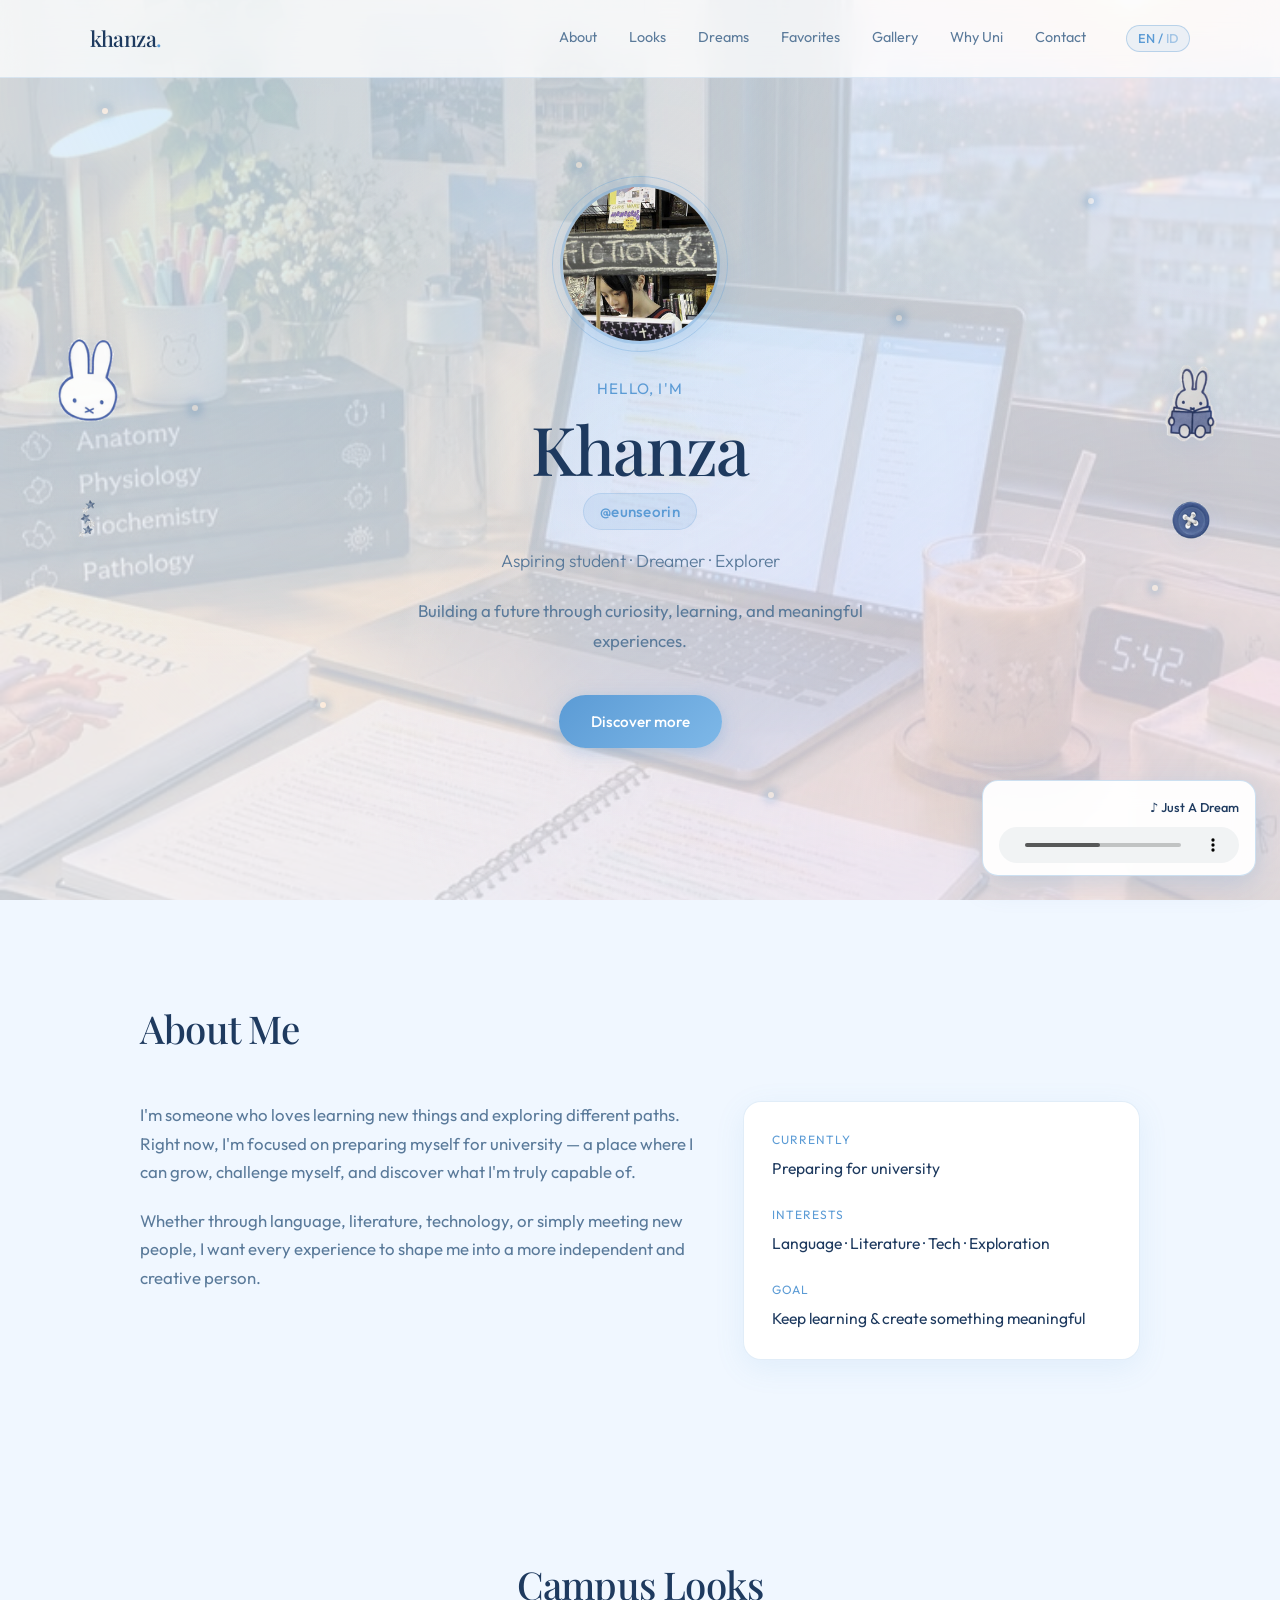
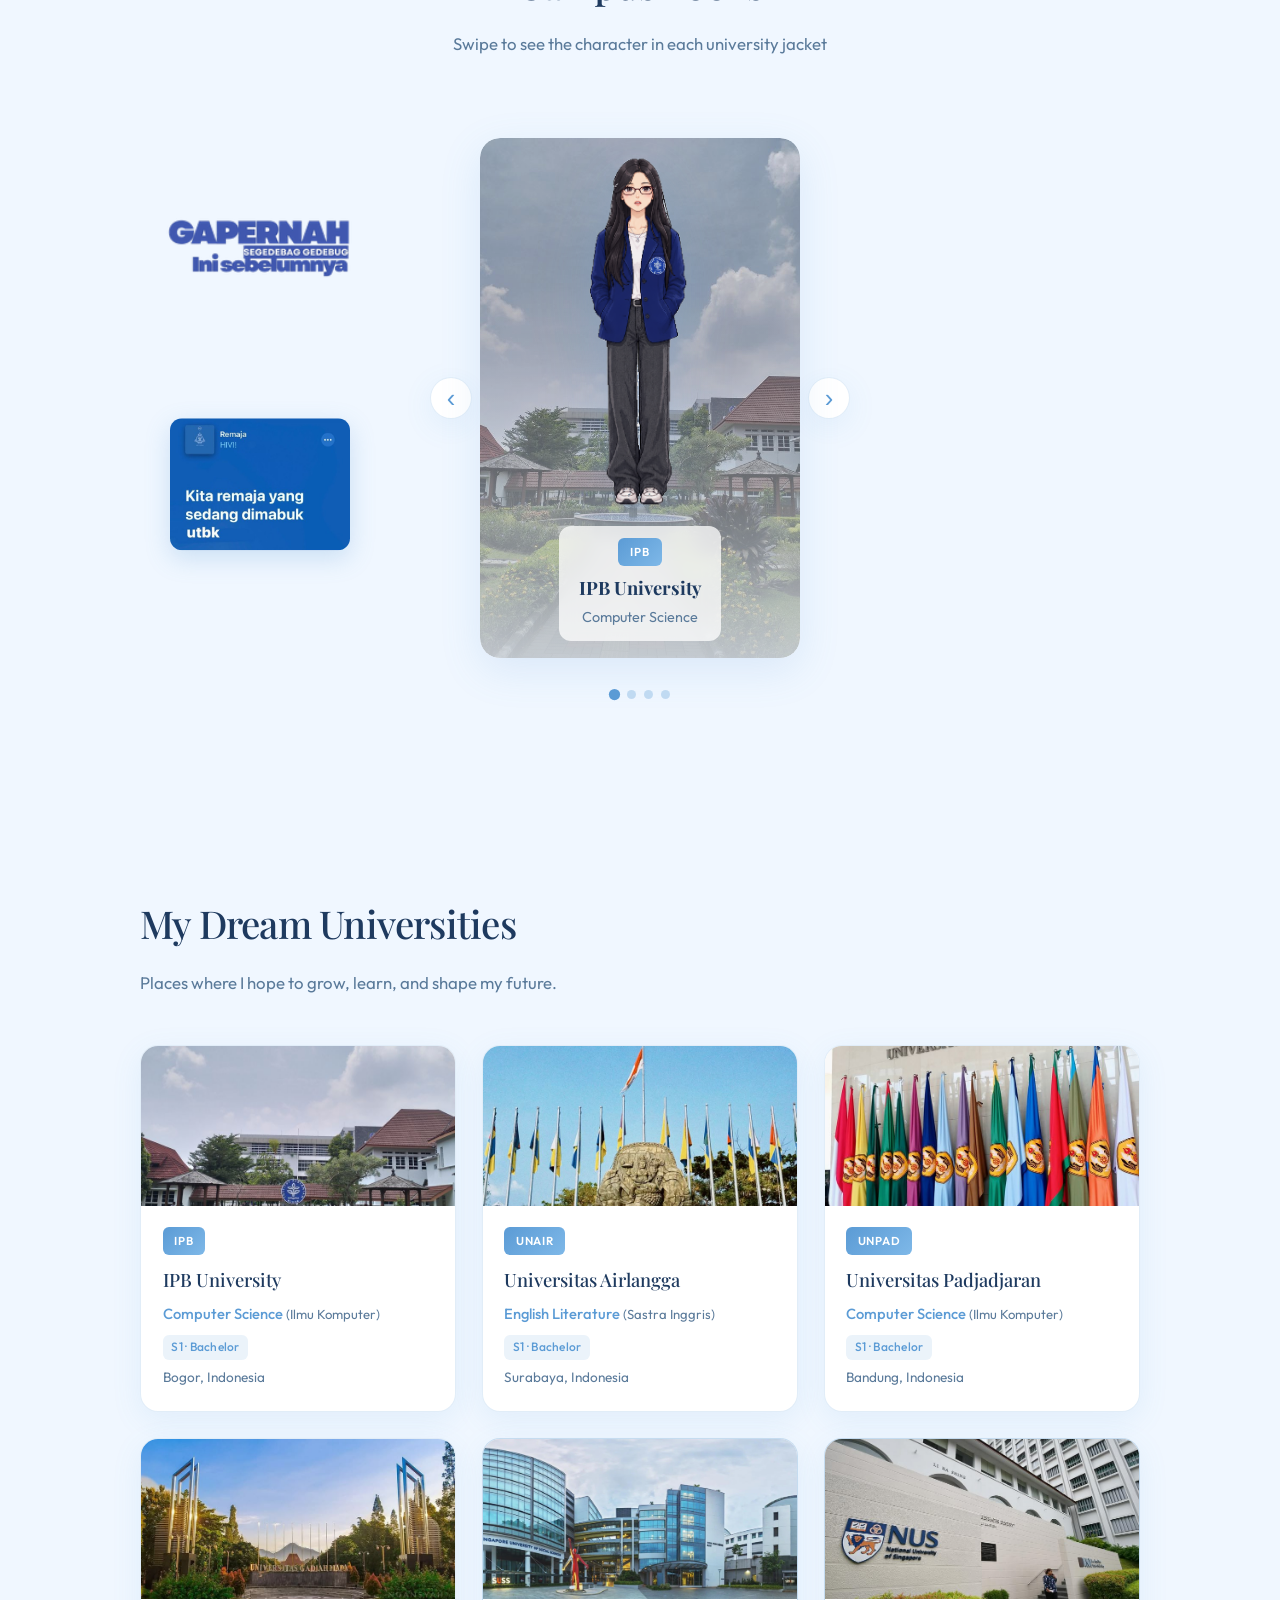
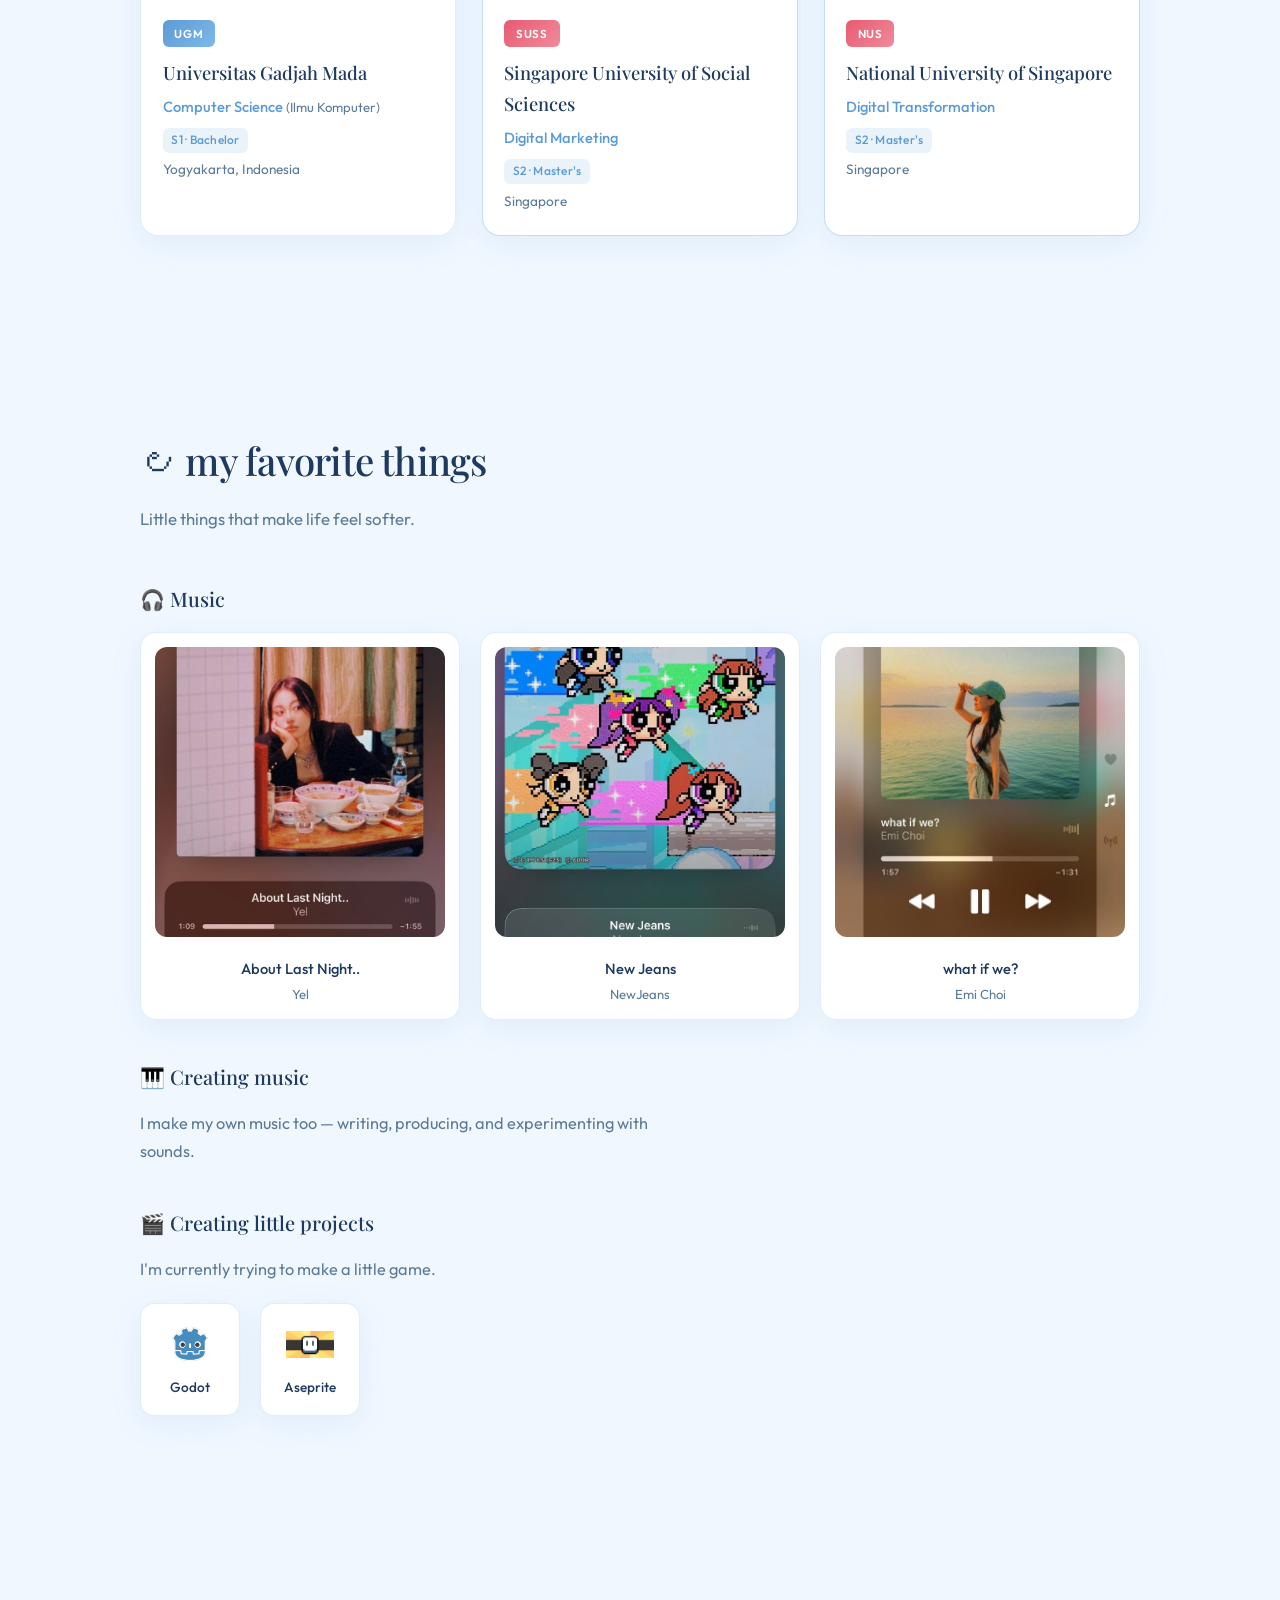
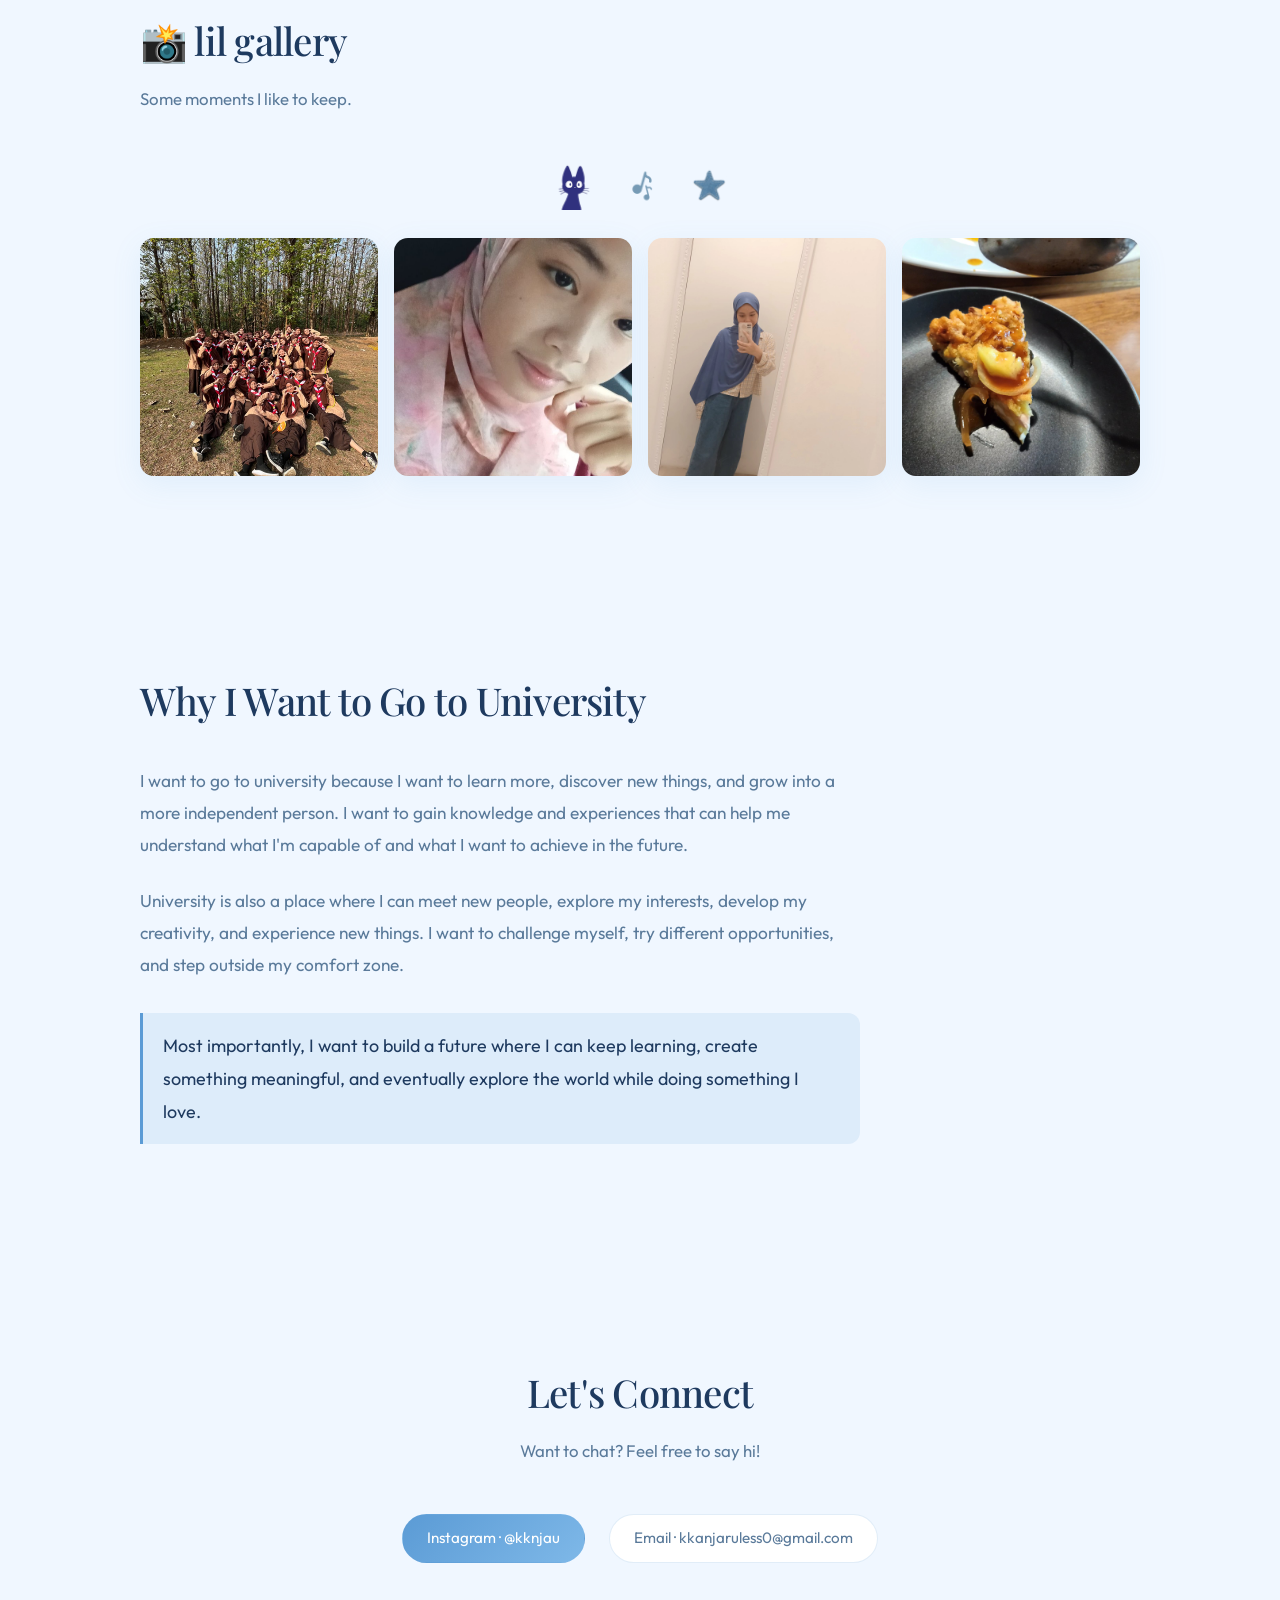
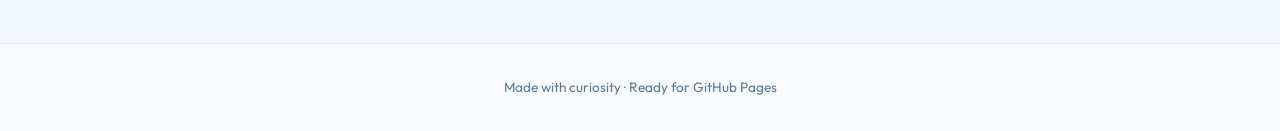
==== commit 69b94464: "Add files via upload" ====
--- a/index.html
+++ b/index.html
@@ -4,6 +4,11 @@
   <meta charset="UTF-8" />
   <meta name="viewport" content="width=device-width, initial-scale=1.0" />
   <title>Khanza | About Me</title>
+  <link rel="icon" href="favicon.ico" sizes="any">
+  <link rel="icon" type="image/png" sizes="32x32" href="favicon-32.png">
+  <link rel="icon" type="image/png" sizes="16x16" href="favicon-16.png">
+  <link rel="apple-touch-icon" href="apple-touch-icon.png">
+
   <link rel="preconnect" href="https://fonts.googleapis.com" />
   <link rel="preconnect" href="https://fonts.gstatic.com" crossorigin />
   <link href="https://fonts.googleapis.com/css2?family=Outfit:wght@300;400;500;600&family=Playfair+Display:ital,wght@0,500;0,600;1,500&display=swap" rel="stylesheet" />
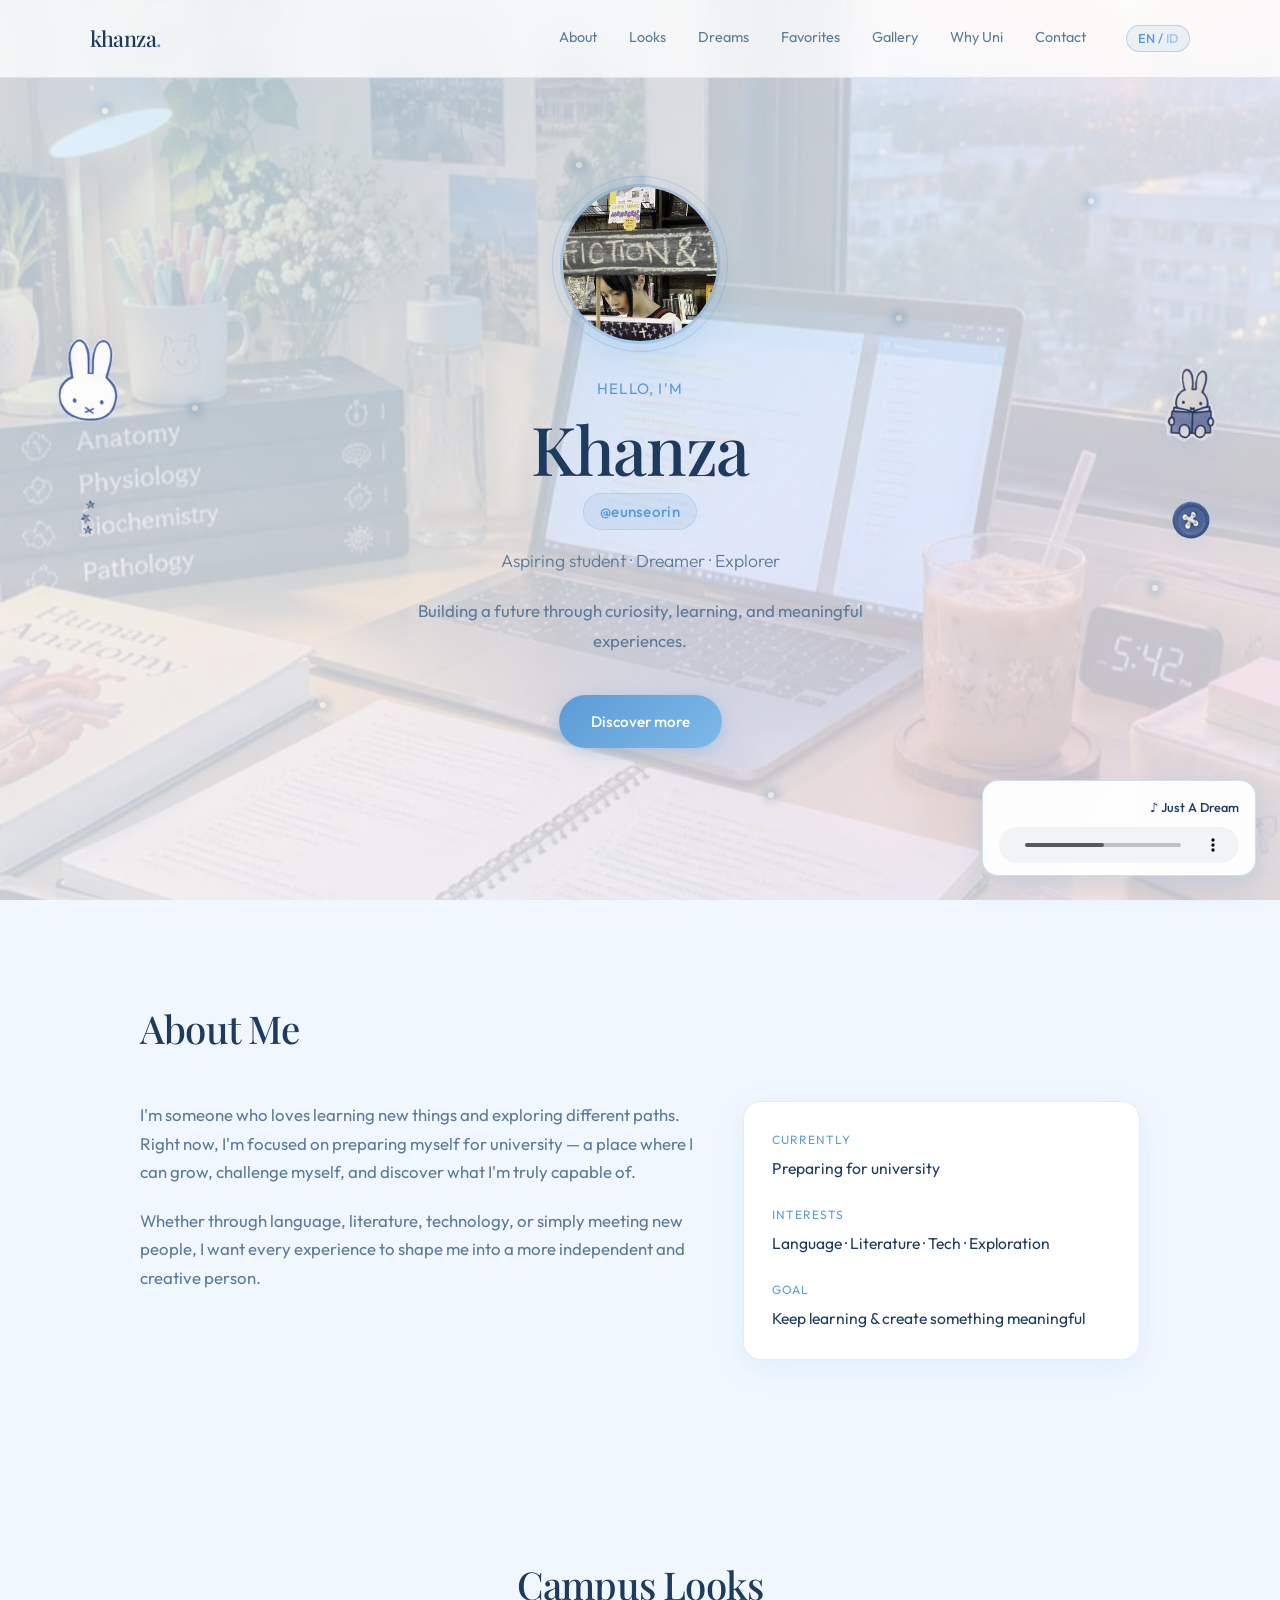
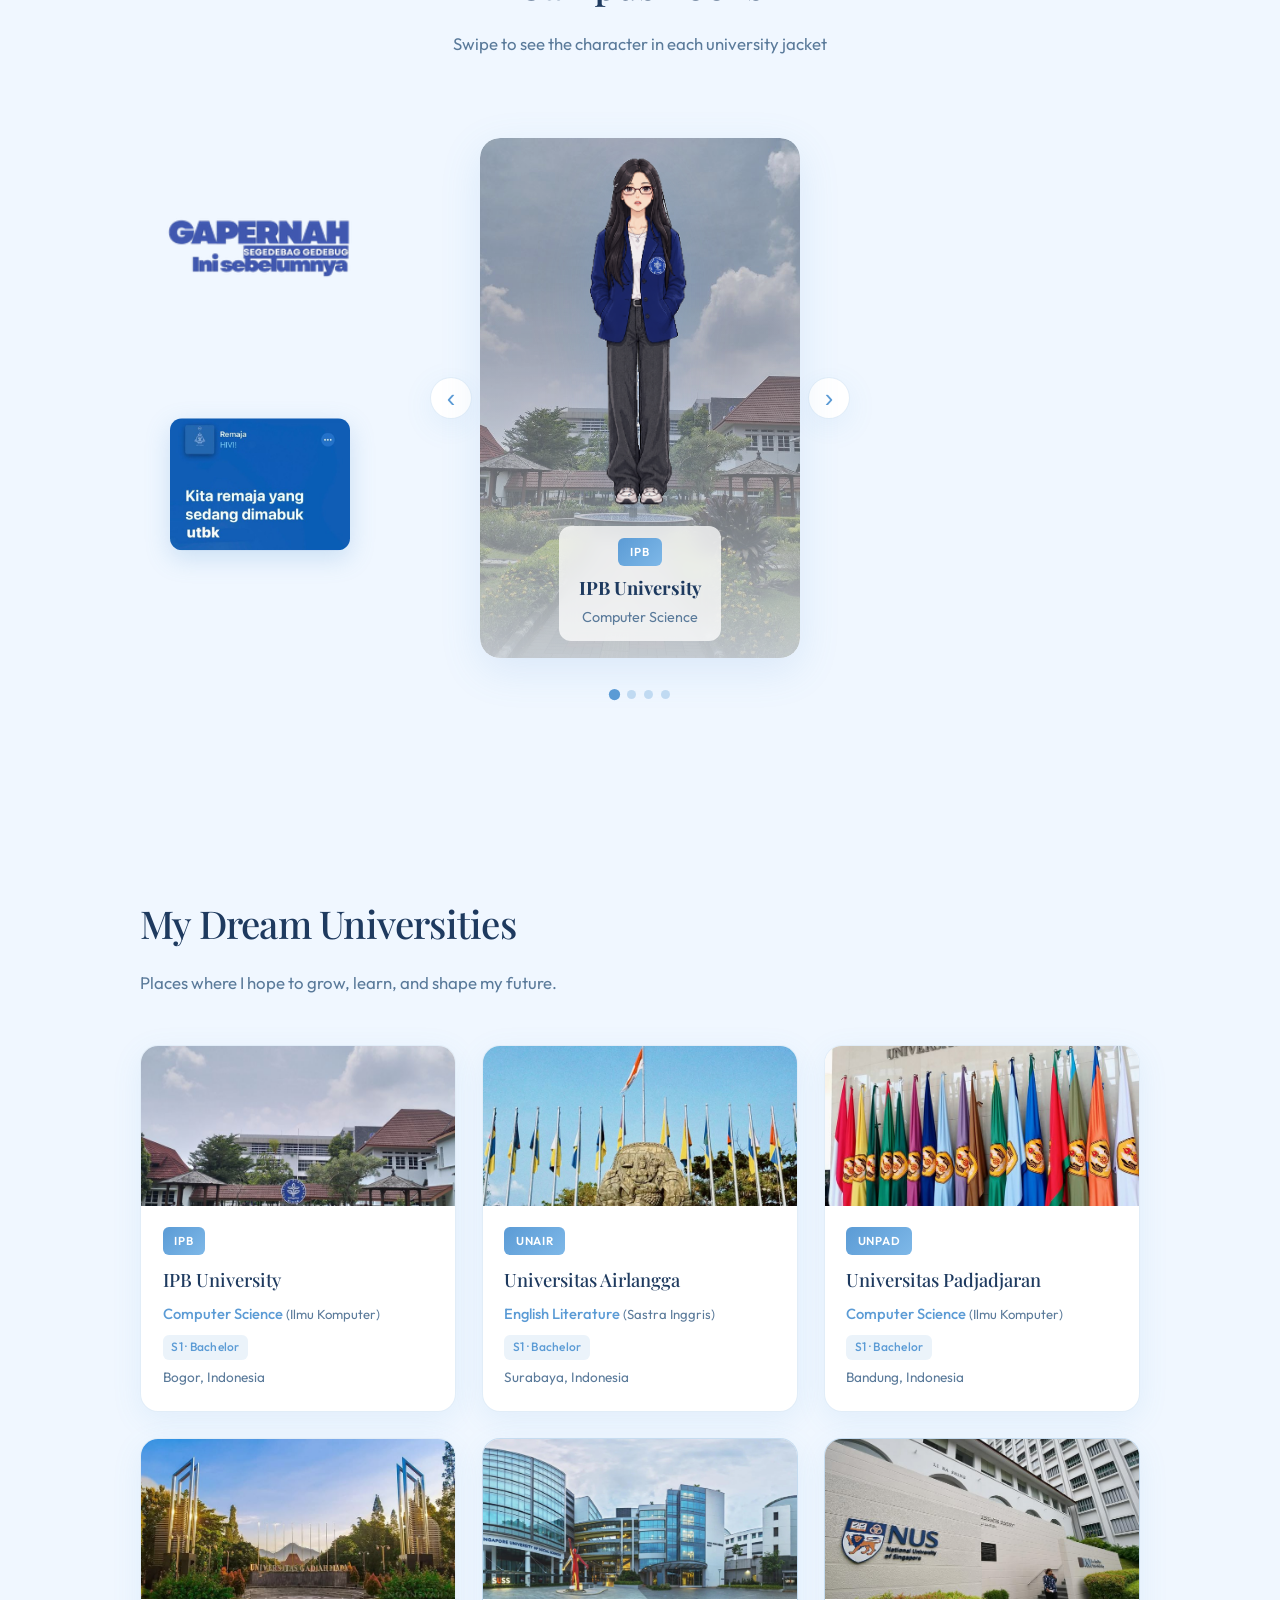
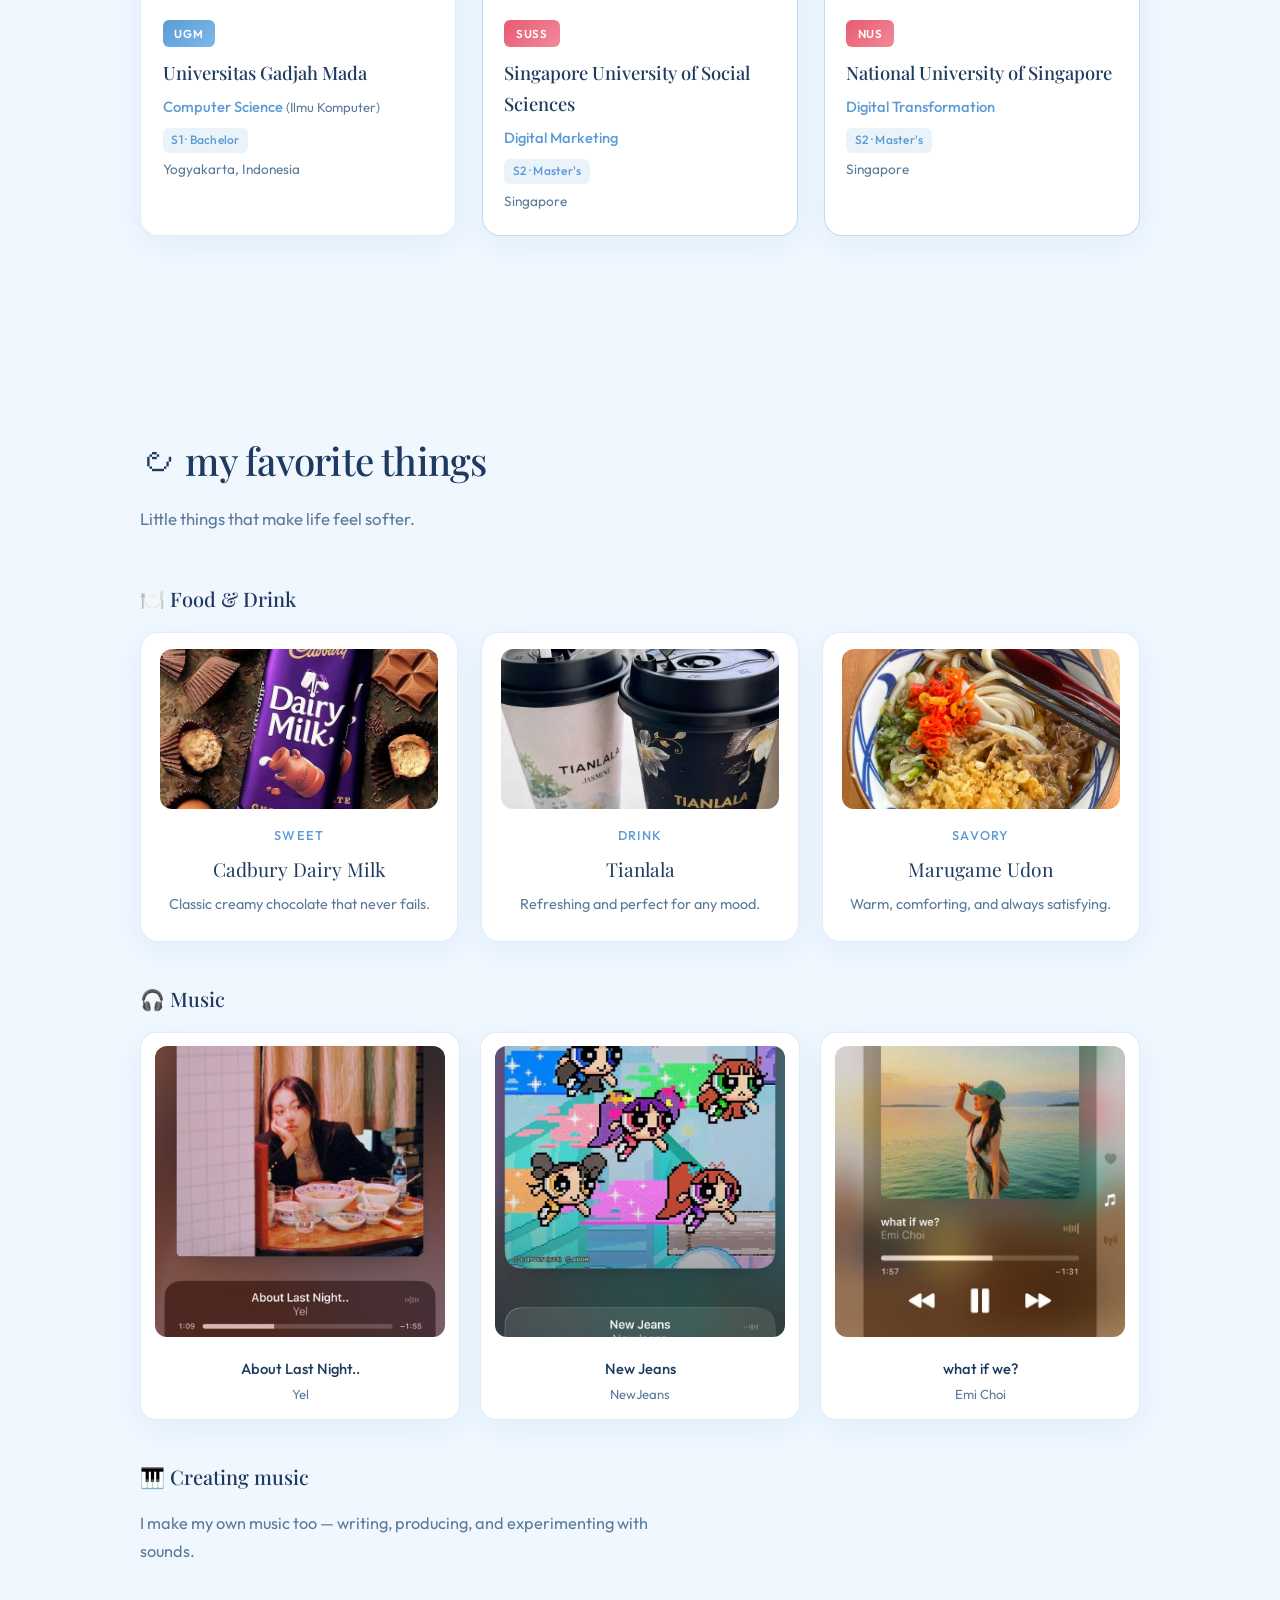
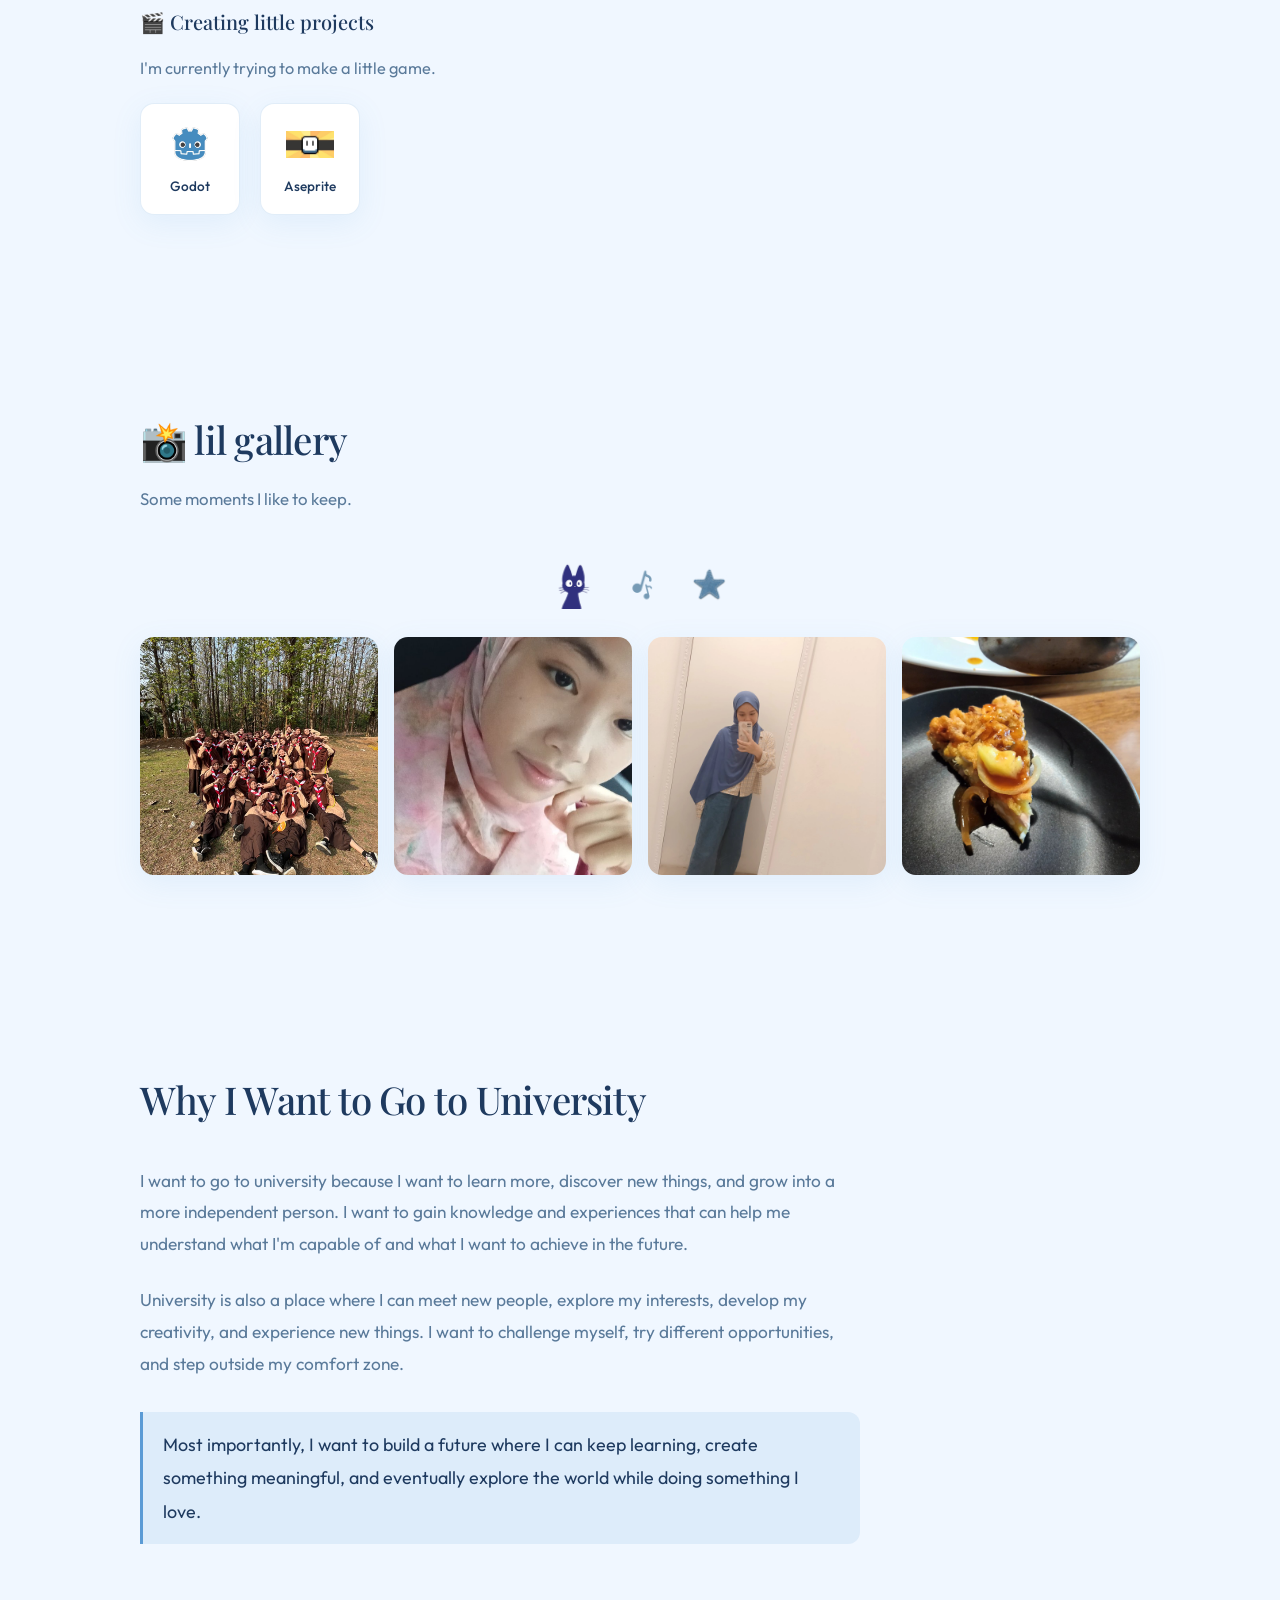
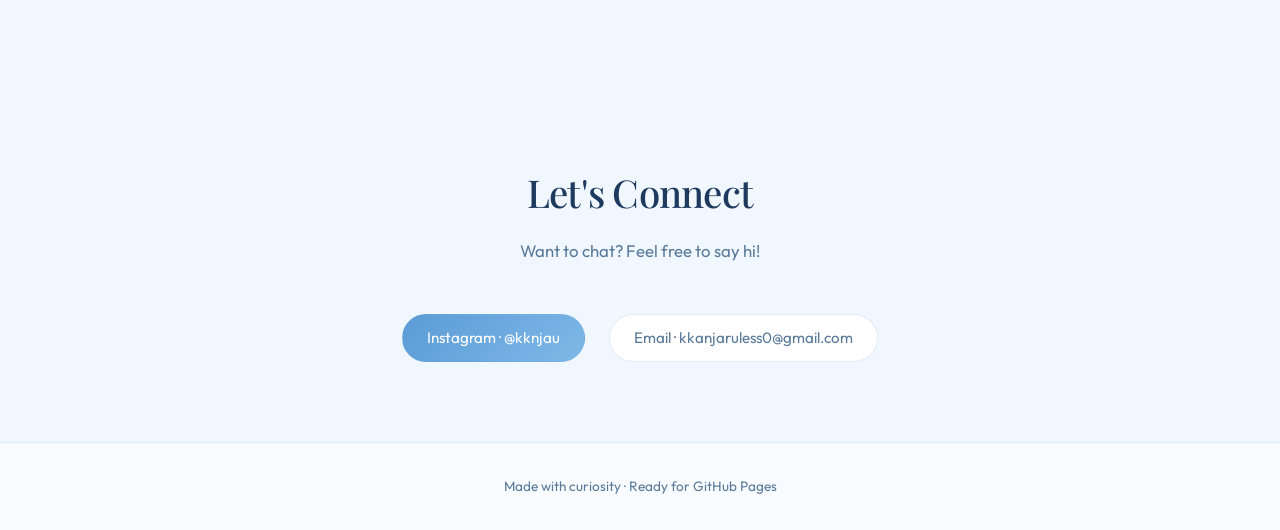
==== commit da58ee5d: "Add files via upload" ====
--- a/index.html
+++ b/index.html
@@ -278,6 +278,36 @@
       <div class="container">
         <h2 class="section-title" data-i18n="fav-title">౿ my favorite things</h2>
         <p class="section-desc" data-i18n="fav-desc">Little things that make life feel softer.</p>
+
+        <div class="fav-block">
+          <h3 class="fav-subtitle" data-i18n="fav-food-title">🍽️ Food & Drink</h3>
+          <div class="food-grid">
+            <div class="food-card">
+              <div class="food-img-wrap">
+                <img src="food-chocolate.jpg" alt="Cadbury Dairy Milk" class="food-img" />
+              </div>
+              <h3 data-i18n="fav-sweet">Sweet</h3>
+              <p class="food-name">Cadbury Dairy Milk</p>
+              <p class="food-desc" data-i18n="fav-choco-desc">Classic creamy chocolate that never fails.</p>
+            </div>
+            <div class="food-card">
+              <div class="food-img-wrap">
+                <img src="food-tianlala.jpg" alt="Tianlala" class="food-img" />
+              </div>
+              <h3 data-i18n="fav-drink">Drink</h3>
+              <p class="food-name">Tianlala</p>
+              <p class="food-desc" data-i18n="fav-tian-desc">Refreshing and perfect for any mood.</p>
+            </div>
+            <div class="food-card">
+              <div class="food-img-wrap">
+                <img src="food-udon.jpg" alt="Marugame Udon" class="food-img" />
+              </div>
+              <h3 data-i18n="fav-savory">Savory</h3>
+              <p class="food-name">Marugame Udon</p>
+              <p class="food-desc" data-i18n="fav-udon-desc">Warm, comforting, and always satisfying.</p>
+            </div>
+          </div>
+        </div>
 
         <div class="fav-block">
           <h3 class="fav-subtitle">🎧 Music</h3>
